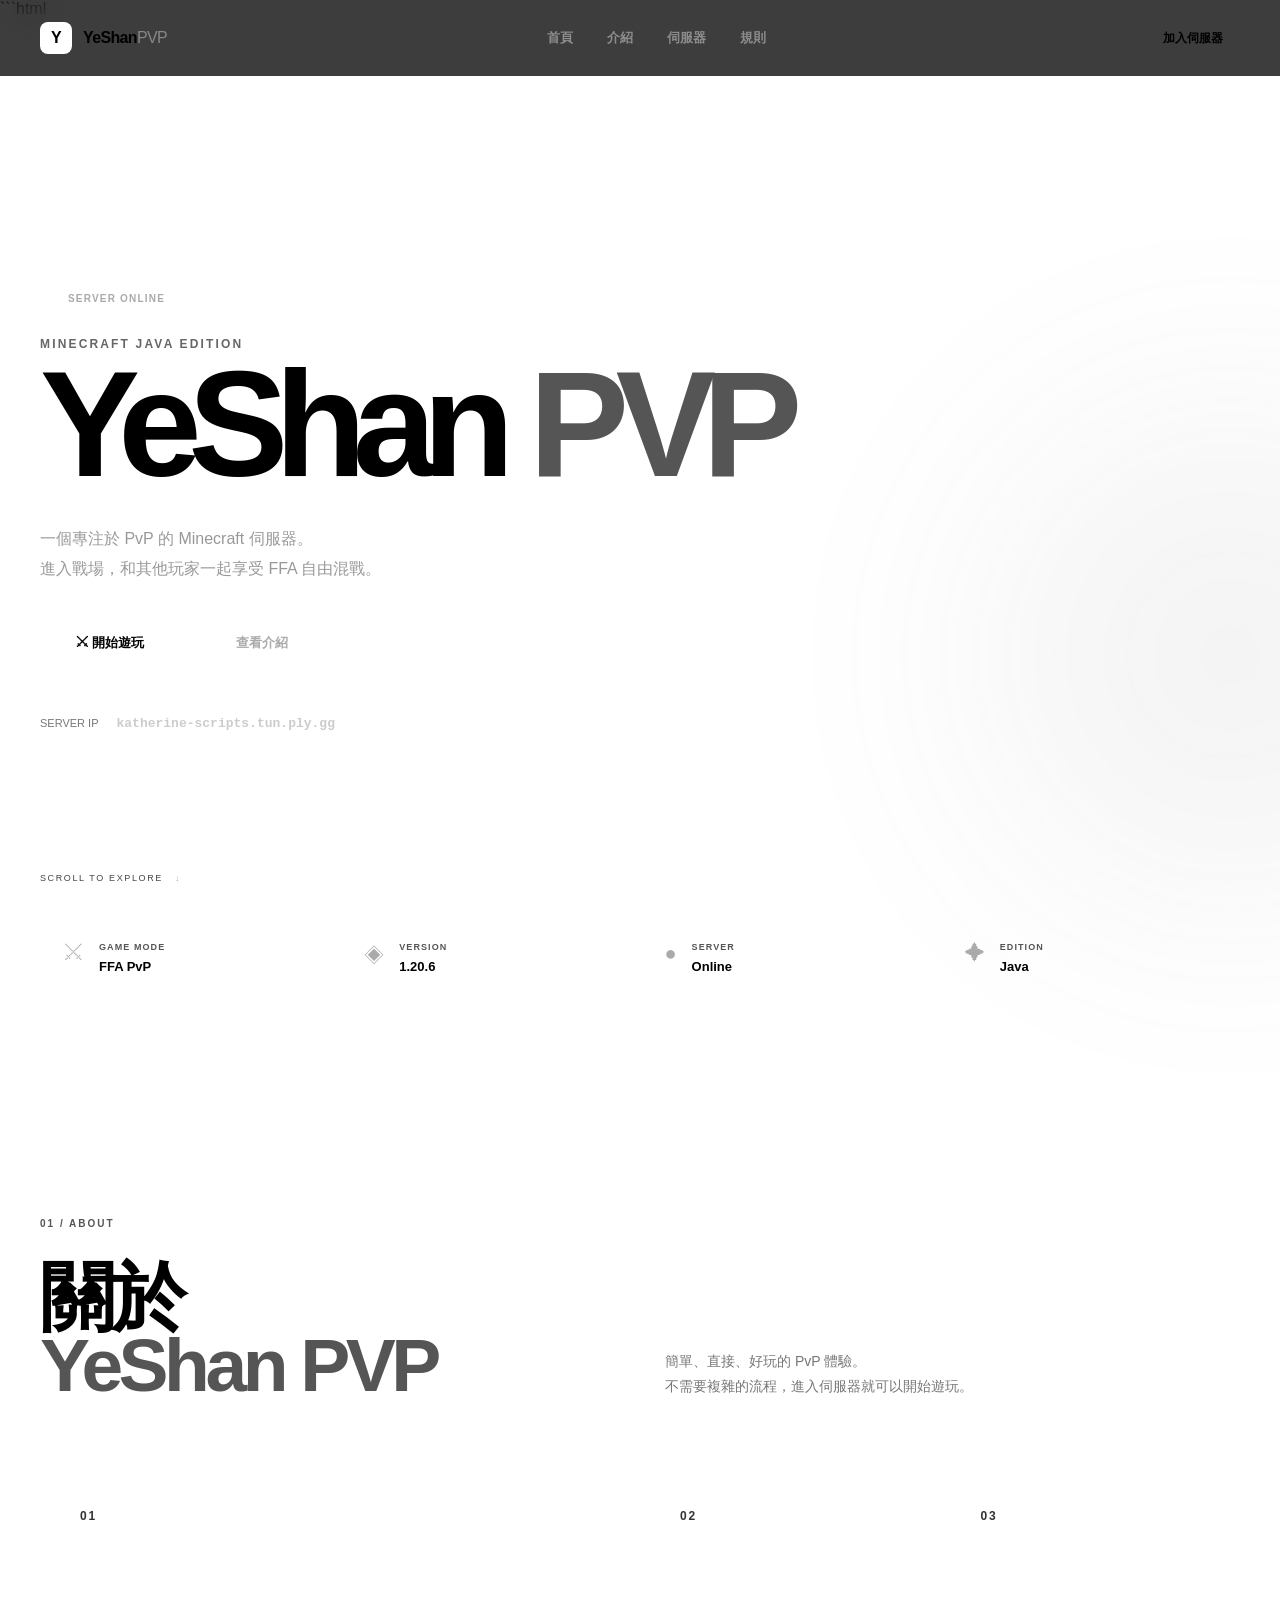
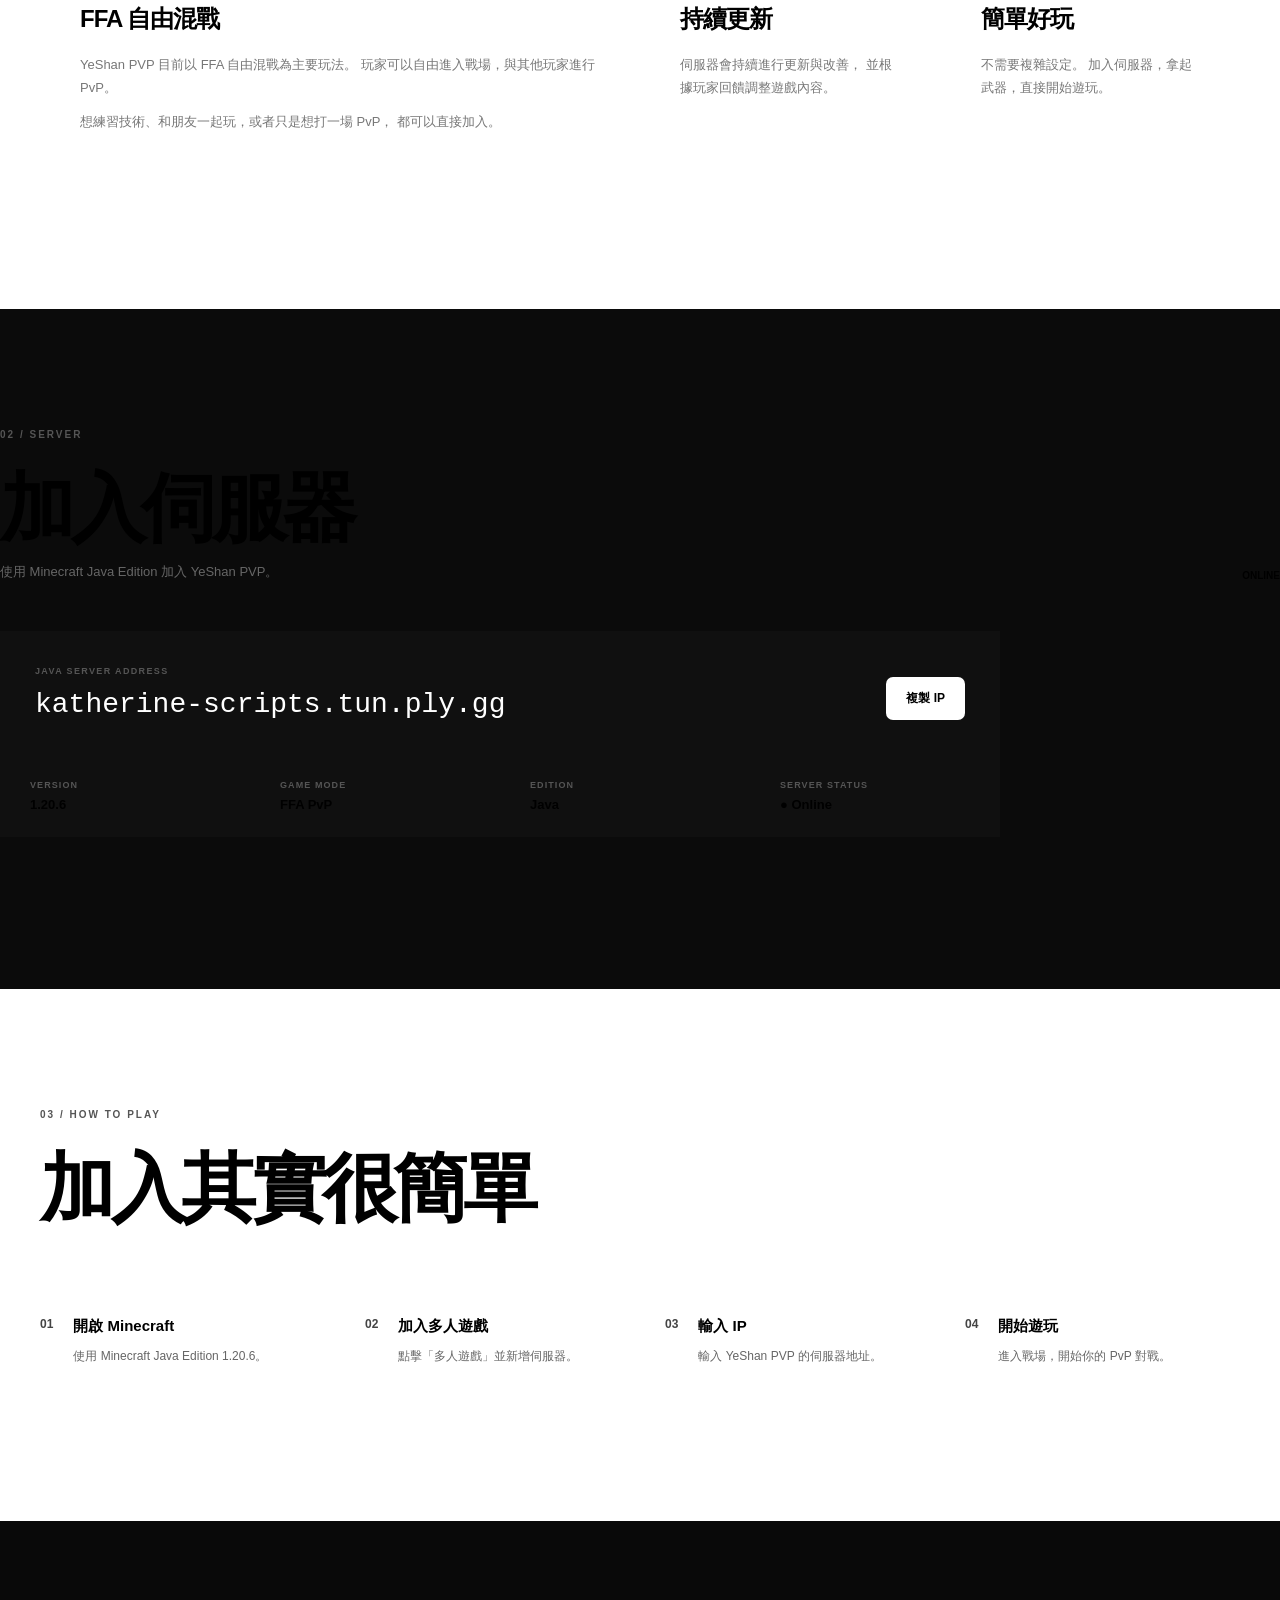
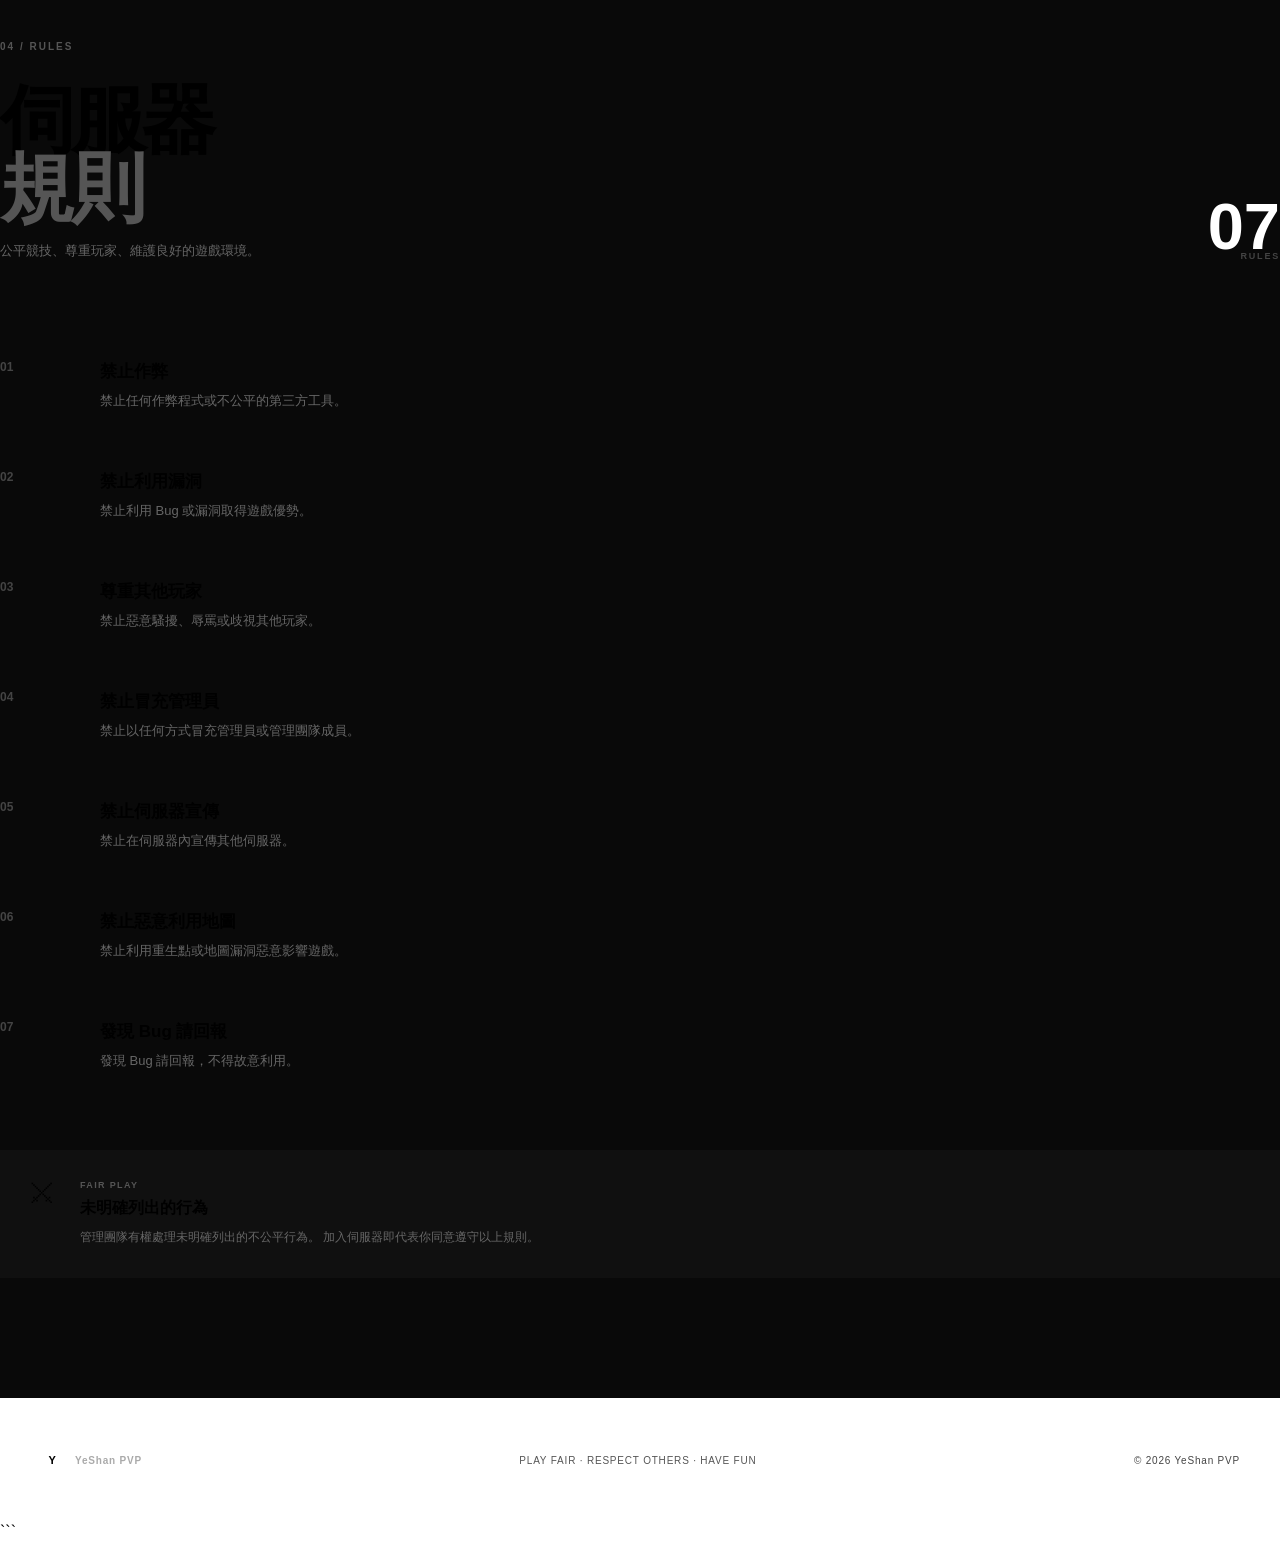
==== index.html @ e38fb119 "Add files via upload" ====
```html
<!DOCTYPE html>
<html lang="zh-TW">
<head>
    <meta charset="UTF-8">
    <meta name="viewport" content="width=device-width, initial-scale=1.0">

    <title>YeShan PVP｜Minecraft PvP Server</title>

    <meta name="description"
          content="YeShan PVP｜Minecraft PvP 伺服器，提供 FFA 自由混戰與持續更新的遊戲體驗。">

    <link rel="stylesheet" href="style.css">
</head>

<body>

<!-- 背景 -->
<div class="background-grid"></div>
<div class="background-glow glow-one"></div>
<div class="background-glow glow-two"></div>

<!-- 導覽列 -->
<header class="navbar">

    <div class="nav-logo">
        <span class="logo-mark">Y</span>
        <span>YeShan<span class="logo-light">PVP</span></span>
    </div>

    <nav>
        <a href="#home">首頁</a>
        <a href="#about">介紹</a>
        <a href="#server">伺服器</a>
        <a href="#rules">規則</a>
    </nav>

    <a class="nav-button" href="#server">
        加入伺服器
    </a>

</header>


<!-- ========================= -->
<!-- HERO -->
<!-- ========================= -->

<section id="home" class="hero">

    <div class="hero-content">

        <div class="status-pill">
            <span class="status-dot"></span>
            SERVER ONLINE
        </div>

        <div class="hero-small">
            MINECRAFT JAVA EDITION
        </div>

        <h1>
            YeShan
            <span>PVP</span>
        </h1>

        <p class="hero-description">
            一個專注於 PvP 的 Minecraft 伺服器。
            <br>
            進入戰場，和其他玩家一起享受 FFA 自由混戰。
        </p>

        <div class="hero-buttons">

            <a href="#server" class="button button-primary">
                ⚔ 開始遊玩
            </a>

            <a href="#about" class="button button-secondary">
                查看介紹
            </a>

        </div>

        <div class="hero-ip">
            <span>SERVER IP</span>
            <strong>katherine-scripts.tun.ply.gg</strong>
        </div>

    </div>

    <div class="scroll-hint">
        SCROLL TO EXPLORE
        <span>↓</span>
    </div>

</section>


<!-- ========================= -->
<!-- QUICK INFO -->
<!-- ========================= -->

<section class="quick-info">

    <div class="info-card">
        <div class="info-icon">⚔</div>
        <div>
            <small>GAME MODE</small>
            <strong>FFA PvP</strong>
        </div>
    </div>

    <div class="info-card">
        <div class="info-icon">◈</div>
        <div>
            <small>VERSION</small>
            <strong>1.20.6</strong>
        </div>
    </div>

    <div class="info-card">
        <div class="info-icon">●</div>
        <div>
            <small>SERVER</small>
            <strong>Online</strong>
        </div>
    </div>

    <div class="info-card">
        <div class="info-icon">✦</div>
        <div>
            <small>EDITION</small>
            <strong>Java</strong>
        </div>
    </div>

</section>


<!-- ========================= -->
<!-- ABOUT -->
<!-- ========================= -->

<section id="about" class="section">

    <div class="section-label">
        01 / ABOUT
    </div>

    <div class="section-title-row">

        <h2>
            關於<br>
            <span>YeShan PVP</span>
        </h2>

        <p>
            簡單、直接、好玩的 PvP 體驗。
            <br>
            不需要複雜的流程，進入伺服器就可以開始遊玩。
        </p>

    </div>


    <div class="about-grid">

        <div class="about-main">

            <div class="big-number">01</div>

            <h3>FFA 自由混戰</h3>

            <p>
                YeShan PVP 目前以 FFA 自由混戰為主要玩法。
                玩家可以自由進入戰場，與其他玩家進行 PvP。
            </p>

            <p>
                想練習技術、和朋友一起玩，或者只是想打一場 PvP，
                都可以直接加入。
            </p>

        </div>


        <div class="about-card">

            <span class="card-number">02</span>

            <h3>持續更新</h3>

            <p>
                伺服器會持續進行更新與改善，
                並根據玩家回饋調整遊戲內容。
            </p>

        </div>


        <div class="about-card">

            <span class="card-number">03</span>

            <h3>簡單好玩</h3>

            <p>
                不需要複雜設定。
                加入伺服器，拿起武器，直接開始遊玩。
            </p>

        </div>

    </div>

</section>


<!-- ========================= -->
<!-- SERVER -->
<!-- ========================= -->

<section id="server" class="server-section">

    <div class="section-label">
        02 / SERVER
    </div>

    <div class="server-header">

        <div>
            <h2>加入伺服器</h2>

            <p>
                使用 Minecraft Java Edition 加入 YeShan PVP。
            </p>
        </div>

        <div class="online-badge">
            <span></span>
            ONLINE
        </div>

    </div>


    <div class="server-box">

        <div class="server-box-top">

            <div>
                <small>JAVA SERVER ADDRESS</small>

                <div class="server-address">
                    katherine-scripts.tun.ply.gg
                </div>
            </div>

            <button id="copyIP" class="copy-button">
                複製 IP
            </button>

        </div>


        <div class="server-details">

            <div>
                <small>VERSION</small>
                <strong>1.20.6</strong>
            </div>

            <div>
                <small>GAME MODE</small>
                <strong>FFA PvP</strong>
            </div>

            <div>
                <small>EDITION</small>
                <strong>Java</strong>
            </div>

            <div>
                <small>SERVER STATUS</small>
                <strong class="online-text">
                    ● Online
                </strong>
            </div>

        </div>

    </div>


    <div id="copyMessage" class="copy-message">
        IP 已複製！
    </div>

</section>


<!-- ========================= -->
<!-- HOW TO JOIN -->
<!-- ========================= -->

<section class="section join-section">

    <div class="section-label">
        03 / HOW TO PLAY
    </div>

    <h2>加入其實很簡單</h2>


    <div class="steps">

        <div class="step">

            <span>01</span>

            <div>
                <h3>開啟 Minecraft</h3>
                <p>
                    使用 Minecraft Java Edition 1.20.6。
                </p>
            </div>

        </div>


        <div class="step">

            <span>02</span>

            <div>
                <h3>加入多人遊戲</h3>
                <p>
                    點擊「多人遊戲」並新增伺服器。
                </p>
            </div>

        </div>


        <div class="step">

            <span>03</span>

            <div>
                <h3>輸入 IP</h3>
                <p>
                    輸入 YeShan PVP 的伺服器地址。
                </p>
            </div>

        </div>


        <div class="step">

            <span>04</span>

            <div>
                <h3>開始遊玩</h3>
                <p>
                    進入戰場，開始你的 PvP 對戰。
                </p>
            </div>

        </div>

    </div>

</section>


<!-- ========================= -->
<!-- RULES -->
<!-- ========================= -->

<section id="rules" class="rules-section">

    <div class="section-label">
        04 / RULES
    </div>

    <div class="rules-header">

        <div>

            <h2>
                伺服器<br>
                <span>規則</span>
            </h2>

            <p>
                公平競技、尊重玩家、維護良好的遊戲環境。
            </p>

        </div>

        <div class="rules-count">
            07<br>
            <span>RULES</span>
        </div>

    </div>


    <div class="rules-list">


        <article class="rule">

            <div class="rule-number">01</div>

            <div>
                <h3>禁止作弊</h3>
                <p>
                    禁止任何作弊程式或不公平的第三方工具。
                </p>
            </div>

        </article>


        <article class="rule">

            <div class="rule-number">02</div>

            <div>
                <h3>禁止利用漏洞</h3>
                <p>
                    禁止利用 Bug 或漏洞取得遊戲優勢。
                </p>
            </div>

        </article>


        <article class="rule">

            <div class="rule-number">03</div>

            <div>
                <h3>尊重其他玩家</h3>
                <p>
                    禁止惡意騷擾、辱罵或歧視其他玩家。
                </p>
            </div>

        </article>


        <article class="rule">

            <div class="rule-number">04</div>

            <div>
                <h3>禁止冒充管理員</h3>
                <p>
                    禁止以任何方式冒充管理員或管理團隊成員。
                </p>
            </div>

        </article>


        <article class="rule">

            <div class="rule-number">05</div>

            <div>
                <h3>禁止伺服器宣傳</h3>
                <p>
                    禁止在伺服器內宣傳其他伺服器。
                </p>
            </div>

        </article>


        <article class="rule">

            <div class="rule-number">06</div>

            <div>
                <h3>禁止惡意利用地圖</h3>
                <p>
                    禁止利用重生點或地圖漏洞惡意影響遊戲。
                </p>
            </div>

        </article>


        <article class="rule">

            <div class="rule-number">07</div>

            <div>
                <h3>發現 Bug 請回報</h3>
                <p>
                    發現 Bug 請回報，不得故意利用。
                </p>
            </div>

        </article>

    </div>


    <div class="fair-play">

        <div class="fair-icon">⚔</div>

        <div>
            <small>FAIR PLAY</small>

            <h3>未明確列出的行為</h3>

            <p>
                管理團隊有權處理未明確列出的不公平行為。
                加入伺服器即代表你同意遵守以上規則。
            </p>
        </div>

    </div>

</section>


<!-- ========================= -->
<!-- FOOTER -->
<!-- ========================= -->

<footer>

    <div class="footer-logo">
        <span class="logo-mark">Y</span>
        YeShan PVP
    </div>

    <p>
        PLAY FAIR · RESPECT OTHERS · HAVE FUN
    </p>

    <span>
        © 2026 YeShan PVP
    </span>

</footer>


<script src="script.js"></script>

</body>
</html>
```
---- style.css ----
```css
@import url('https://fonts.googleapis.com/css2?family=Inter:wght@400;500;600;700;800;900&display=swap');

:root {
    --bg: #070707;
    --bg2: #0d0d0d;
    --card: #111111;
    --card-hover: #161616;

    --text: #f5f5f5;
    --muted: #929292;
    --line: rgba(255,255,255,0.09);

    --accent: #ffffff;
    --green: #5cff8d;

    --max-width: 1180px;
}

* {
    margin: 0;
    padding: 0;
    box-sizing: border-box;
}

html {
    scroll-behavior: smooth;
}

body {
    background: var(--bg);
    color: var(--text);
    font-family: "Inter", "Noto Sans TC", sans-serif;
    overflow-x: hidden;
}

a {
    color: inherit;
    text-decoration: none;
}

button {
    font-family: inherit;
}


/* =========================
   BACKGROUND
========================= */

.background-grid {
    position: fixed;
    inset: 0;

    background-image:
        linear-gradient(rgba(255,255,255,.025) 1px, transparent 1px),
        linear-gradient(90deg, rgba(255,255,255,.025) 1px, transparent 1px);

    background-size: 60px 60px;

    mask-image: linear-gradient(
        to bottom,
        black,
        transparent 80%
    );

    pointer-events: none;
    z-index: -3;
}

.background-glow {
    position: fixed;
    width: 500px;
    height: 500px;

    border-radius: 50%;

    filter: blur(120px);

    opacity: .08;

    pointer-events: none;

    z-index: -2;
}

.glow-one {
    top: -200px;
    left: -150px;
    background: white;
}

.glow-two {
    right: -200px;
    top: 45%;
    background: #777;
}


/* =========================
   NAVBAR
========================= */

.navbar {
    position: fixed;

    top: 0;
    left: 0;
    right: 0;

    height: 76px;

    display: flex;
    align-items: center;
    justify-content: space-between;

    padding: 0 40px;

    border-bottom: 1px solid var(--line);

    background: rgba(7,7,7,.78);

    backdrop-filter: blur(20px);

    z-index: 100;
}

.nav-logo {
    display: flex;
    align-items: center;
    gap: 11px;

    font-weight: 800;
    letter-spacing: -.04em;
}

.logo-mark {
    display: grid;
    place-items: center;

    width: 32px;
    height: 32px;

    background: white;
    color: black;

    font-weight: 900;

    border-radius: 8px;
}

.logo-light {
    font-weight: 400;
    color: #888;
}

.navbar nav {
    display: flex;
    gap: 34px;
}

.navbar nav a {
    color: #8d8d8d;

    font-size: 13px;
    font-weight: 600;

    transition: .25s;
}

.navbar nav a:hover {
    color: white;
}

.nav-button {
    padding: 10px 17px;

    border: 1px solid var(--line);
    border-radius: 8px;

    font-size: 12px;
    font-weight: 700;

    transition: .25s;
}

.nav-button:hover {
    background: white;
    color: black;
}


/* =========================
   HERO
========================= */

.hero {
    min-height: 100vh;

    max-width: var(--max-width);

    margin: auto;

    padding:
        190px 40px
        110px;

    display: flex;
    align-items: center;

    position: relative;
}

.hero-content {
    max-width: 800px;
}

.status-pill {
    display: inline-flex;
    align-items: center;
    gap: 9px;

    padding: 8px 12px;

    border: 1px solid var(--line);
    border-radius: 100px;

    color: #aaa;

    font-size: 10px;
    font-weight: 700;
    letter-spacing: .12em;

    margin-bottom: 25px;
}

.status-dot {
    width: 7px;
    height: 7px;

    background: var(--green);

    border-radius: 50%;

    box-shadow: 0 0 12px var(--green);
}

.hero-small {
    color: #666;

    font-size: 12px;
    font-weight: 700;

    letter-spacing: .18em;

    margin-bottom: 10px;
}

.hero h1 {
    font-size: clamp(70px, 12vw, 150px);

    line-height: .85;

    letter-spacing: -.09em;

    font-weight: 900;
}

.hero h1 span {
    color: #555;
}

.hero-description {
    color: #999;

    font-size: 16px;
    line-height: 1.9;

    margin-top: 35px;
}

.hero-buttons {
    display: flex;
    gap: 12px;

    margin-top: 35px;
}

.button {
    display: inline-flex;

    align-items: center;
    justify-content: center;

    min-width: 140px;

    padding: 14px 20px;

    border-radius: 8px;

    font-size: 13px;
    font-weight: 700;

    transition: .25s;
}

.button-primary {
    background: white;
    color: black;
}

.button-primary:hover {
    transform: translateY(-3px);
    box-shadow: 0 12px 30px rgba(255,255,255,.12);
}

.button-secondary {
    border: 1px solid var(--line);
    color: #aaa;
}

.button-secondary:hover {
    background: #111;
    color: white;
}

.hero-ip {
    margin-top: 50px;

    display: flex;
    align-items: center;
    gap: 18px;

    color: #777;

    font-size: 11px;
}

.hero-ip strong {
    color: #ccc;

    font-family: monospace;
    font-size: 13px;
}

.scroll-hint {
    position: absolute;

    bottom: 35px;
    left: 40px;

    color: #444;

    font-size: 9px;
    letter-spacing: .18em;

    display: flex;
    gap: 12px;
}

.scroll-hint span {
    color: #aaa;
}


/* =========================
   QUICK INFO
========================= */

.quick-info {
    max-width: var(--max-width);

    margin: auto;

    padding: 0 40px 100px;

    display: grid;

    grid-template-columns: repeat(4, 1fr);

    gap: 1px;
}

.info-card {
    background: var(--card);

    border: 1px solid var(--line);

    padding: 24px;

    display: flex;
    gap: 15px;

    transition: .25s;
}

.info-card:hover {
    background: var(--card-hover);
    transform: translateY(-3px);
}

.info-icon {
    color: #aaa;

    font-size: 20px;
}

.info-card small,
.server-details small {
    display: block;

    color: #555;

    font-size: 9px;
    font-weight: 700;

    letter-spacing: .12em;

    margin-bottom: 7px;
}

.info-card strong {
    font-size: 13px;
}


/* =========================
   SECTION
========================= */

.section,
.server-section,
.rules-section {
    max-width: var(--max-width);

    margin: auto;

    padding: 120px 40px;
}

.section-label {
    color: #555;

    font-size: 10px;
    font-weight: 800;

    letter-spacing: .2em;

    margin-bottom: 35px;
}

.section-title-row {
    display: grid;

    grid-template-columns: 1fr 1fr;

    gap: 50px;

    align-items: end;

    margin-bottom: 70px;
}

.section h2,
.server-header h2,
.rules-header h2 {
    font-size: clamp(45px, 7vw, 75px);

    line-height: .9;

    letter-spacing: -.06em;
}

.section h2 span,
.rules-header h2 span {
    color: #555;
}

.section-title-row p {
    color: #777;

    font-size: 14px;
    line-height: 1.8;
}


/* =========================
   ABOUT
========================= */

.about-grid {
    display: grid;

    grid-template-columns: 2fr 1fr 1fr;

    gap: 1px;
}

.about-main,
.about-card {
    min-height: 320px;

    padding: 40px;

    border: 1px solid var(--line);

    background: var(--card);

    position: relative;

    transition: .3s;
}

.about-main:hover,
.about-card:hover {
    background: var(--card-hover);
}

.big-number,
.card-number {
    color: #333;

    font-size: 12px;
    font-weight: 800;

    letter-spacing: .15em;
}

.about-main h3,
.about-card h3 {
    margin-top: 80px;

    font-size: 24px;

    letter-spacing: -.04em;
}

.about-main p,
.about-card p {
    color: #777;

    font-size: 13px;
    line-height: 1.8;

    margin-top: 18px;
}

.about-main p + p {
    margin-top: 10px;
}


/* =========================
   SERVER
========================= */

.server-section {
    max-width: none;

    background: #0b0b0b;

    border-top: 1px solid var(--line);
    border-bottom: 1px solid var(--line);

    padding-left: max(40px, calc((100vw - var(--max-width)) / 2 + 40px));
    padding-right: max(40px, calc((100vw - var(--max-width)) / 2 + 40px));
}

.server-header {
    display: flex;

    justify-content: space-between;
    align-items: end;

    margin-bottom: 50px;
}

.server-header p {
    color: #666;

    font-size: 13px;

    margin-top: 20px;
}

.online-badge {
    display: flex;

    align-items: center;
    gap: 8px;

    color: var(--green);

    font-size: 10px;
    font-weight: 800;
}

.online-badge span {
    width: 7px;
    height: 7px;

    background: var(--green);

    border-radius: 50%;

    box-shadow: 0 0 10px var(--green);
}

.server-box {
    border: 1px solid var(--line);

    background: #101010;

    max-width: 1000px;
}

.server-box-top {
    padding: 35px;

    display: flex;

    justify-content: space-between;
    align-items: end;

    border-bottom: 1px solid var(--line);
}

.server-box-top small {
    color: #555;

    font-size: 9px;
    font-weight: 800;

    letter-spacing: .15em;
}

.server-address {
    font-family: monospace;

    font-size: clamp(18px, 3vw, 28px);

    margin-top: 13px;

    color: white;
}

.copy-button {
    background: white;
    color: black;

    border: 0;

    padding: 13px 20px;

    border-radius: 7px;

    cursor: pointer;

    font-weight: 800;
    font-size: 12px;

    transition: .2s;
}

.copy-button:hover {
    transform: translateY(-2px);
}

.server-details {
    display: grid;

    grid-template-columns: repeat(4, 1fr);
}

.server-details > div {
    padding: 25px 30px;

    border-right: 1px solid var(--line);
}

.server-details > div:last-child {
    border-right: 0;
}

.server-details strong {
    font-size: 13px;
}

.online-text {
    color: var(--green);
}

.copy-message {
    opacity: 0;

    margin-top: 15px;

    color: var(--green);

    font-size: 12px;

    transition: .25s;
}

.copy-message.show {
    opacity: 1;
}


/* =========================
   JOIN
========================= */

.join-section h2 {
    margin-bottom: 60px;
}

.steps {
    display: grid;

    grid-template-columns: repeat(4, 1fr);

    border-top: 1px solid var(--line);
}

.step {
    padding: 35px 25px 35px 0;

    border-right: 1px solid var(--line);

    display: flex;

    gap: 20px;
}

.step:not(:first-child) {
    padding-left: 25px;
}

.step:last-child {
    border-right: 0;
}

.step > span {
    color: #444;

    font-size: 12px;
    font-weight: 800;
}

.step h3 {
    font-size: 15px;
}

.step p {
    color: #666;

    font-size: 12px;
    line-height: 1.7;

    margin-top: 10px;
}


/* =========================
   RULES
========================= */

.rules-section {
    max-width: none;

    background: #090909;

    border-top: 1px solid var(--line);

    padding-left: max(40px, calc((100vw - var(--max-width)) / 2 + 40px));
    padding-right: max(40px, calc((100vw - var(--max-width)) / 2 + 40px));
}

.rules-header {
    max-width: var(--max-width);

    margin: auto auto 70px;

    display: flex;

    align-items: end;

    justify-content: space-between;
}

.rules-header p {
    color: #666;

    font-size: 13px;

    margin-top: 20px;
}

.rules-count {
    color: white;

    font-size: 65px;
    font-weight: 900;

    line-height: .8;

    text-align: right;
}

.rules-count span {
    color: #444;

    font-size: 9px;

    letter-spacing: .2em;
}

.rules-list {
    max-width: var(--max-width);

    margin: auto;
}

.rule {
    display: grid;

    grid-template-columns: 100px 1fr;

    padding: 30px 0;

    border-top: 1px solid var(--line);

    transition: .25s;
}

.rule:hover {
    padding-left: 15px;
}

.rule-number {
    color: #444;

    font-size: 12px;
    font-weight: 800;
}

.rule h3 {
    font-size: 17px;
}

.rule p {
    color: #666;

    font-size: 13px;

    margin-top: 9px;
}

.fair-play {
    max-width: var(--max-width);

    margin: 50px auto 0;

    padding: 30px;

    display: flex;

    gap: 25px;

    border: 1px solid var(--line);

    background: #101010;
}

.fair-icon {
    font-size: 25px;
}

.fair-play small {
    color: #555;

    font-size: 9px;
    font-weight: 800;

    letter-spacing: .15em;
}

.fair-play h3 {
    margin-top: 8px;

    font-size: 16px;
}

.fair-play p {
    color: #666;

    font-size: 12px;

    line-height: 1.7;

    margin-top: 8px;
}


/* =========================
   FOOTER
========================= */

footer {
    padding: 50px 40px;

    border-top: 1px solid var(--line);

    display: flex;

    align-items: center;

    justify-content: space-between;

    color: #444;

    font-size: 10px;

    letter-spacing: .08em;
}

.footer-logo {
    display: flex;

    align-items: center;

    gap: 10px;

    color: #aaa;

    font-weight: 800;
}

.footer-logo .logo-mark {
    width: 25px;
    height: 25px;

    font-size: 11px;

    border-radius: 6px;
}

footer p {
    color: #555;
}


/* =========================
   ANIMATION
========================= */

@keyframes fadeUp {
    from {
        opacity: 0;
        transform: translateY(25px);
    }

    to {
        opacity: 1;
        transform: translateY(0);
    }
}

.hero-content > * {
    animation: fadeUp .8s ease both;
}

.hero-content .hero-small {
    animation-delay: .08s;
}

.hero-content h1 {
    animation-delay: .16s;
}

.hero-description {
    animation-delay: .24s;
}

.hero-buttons {
    animation-delay: .32s;
}

.hero-ip {
    animation-delay: .4s;
}


/* =========================
   MOBILE
========================= */

@media (max-width: 800px) {

    .navbar {
        padding: 0 20px;
    }

    .navbar nav {
        display: none;
    }

    .nav-button {
        padding: 9px 12px;
    }

    .hero {
        padding:
            150px 22px
            90px;
    }

    .hero h1 {
        font-size: 72px;
    }

    .hero-description {
        font-size: 14px;
    }

    .hero-ip {
        flex-direction: column;
        align-items: flex-start;

        gap: 7px;
    }

    .quick-info {
        padding: 0 22px 70px;

        grid-template-columns: 1fr 1fr;
    }

    .section,
    .server-section,
    .rules-section {
        padding: 80px 22px;
    }

    .section-title-row {
        grid-template-columns: 1fr;

        gap: 25px;
    }

    .about-grid {
        grid-template-columns: 1fr;
    }

    .about-main,
    .about-card {
        min-height: auto;

        padding: 30px;
    }

    .about-main h3,
    .about-card h3 {
        margin-top: 50px;
    }

    .server-header {
        align-items: flex-start;

        flex-direction: column;

        gap: 25px;
    }

    .server-box-top {
        flex-direction: column;

        align-items: flex-start;

        gap: 25px;
    }

    .server-details {
        grid-template-columns: 1fr 1fr;
    }

    .server-details > div {
        border-bottom: 1px solid var(--line);
    }

    .steps {
        grid-template-columns: 1fr;
    }

    .step,
    .step:not(:first-child) {
        padding: 25px 0;

        border-right: 0;

        border-bottom: 1px solid var(--line);
    }

    .rules-header {
        align-items: flex-start;

        gap: 30px;
    }

    .rules-count {
        font-size: 45px;
    }

    .rule {
        grid-template-columns: 55px 1fr;
    }

    footer {
        flex-direction: column;

        gap: 20px;

        text-align: center;
    }
}
```
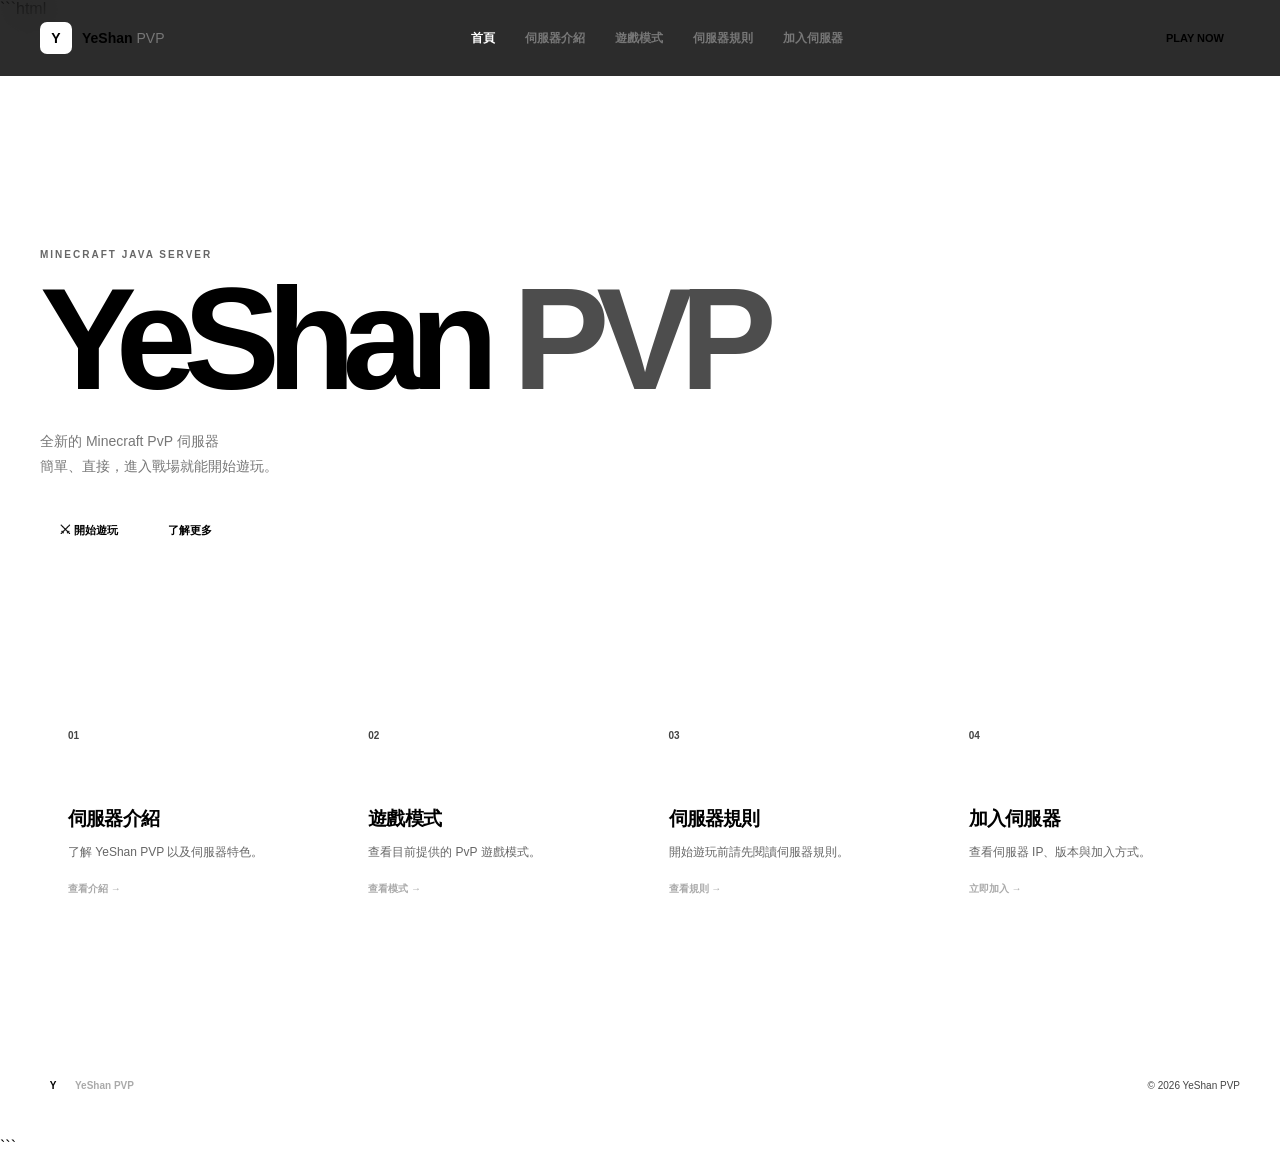
==== commit f365135a: "Add files via upload" ====
--- a/index.html
+++ b/index.html
@@ -1,550 +1,153 @@
 ```html
 <!DOCTYPE html>
 <html lang="zh-TW">
+
 <head>
     <meta charset="UTF-8">
     <meta name="viewport" content="width=device-width, initial-scale=1.0">
 
-    <title>YeShan PVP｜Minecraft PvP Server</title>
+    <title>YeShan PVP</title>
 
     <meta name="description"
-          content="YeShan PVP｜Minecraft PvP 伺服器，提供 FFA 自由混戰與持續更新的遊戲體驗。">
+          content="YeShan PVP Minecraft PvP Server">
 
     <link rel="stylesheet" href="style.css">
 </head>
 
 <body>
 
-<!-- 背景 -->
-<div class="background-grid"></div>
-<div class="background-glow glow-one"></div>
-<div class="background-glow glow-two"></div>
-
-<!-- 導覽列 -->
 <header class="navbar">
 
-    <div class="nav-logo">
-        <span class="logo-mark">Y</span>
-        <span>YeShan<span class="logo-light">PVP</span></span>
-    </div>
+    <a href="index.html" class="logo">
+        <span class="logo-box">Y</span>
+        <span>YeShan <b>PVP</b></span>
+    </a>
 
     <nav>
-        <a href="#home">首頁</a>
-        <a href="#about">介紹</a>
-        <a href="#server">伺服器</a>
-        <a href="#rules">規則</a>
+        <a href="index.html" class="active">首頁</a>
+        <a href="about.html">伺服器介紹</a>
+        <a href="games.html">遊戲模式</a>
+        <a href="rules.html">伺服器規則</a>
+        <a href="join.html">加入伺服器</a>
     </nav>
 
-    <a class="nav-button" href="#server">
-        加入伺服器
+    <a href="join.html" class="nav-button">
+        PLAY NOW
     </a>
 
 </header>
 
 
-<!-- ========================= -->
-<!-- HERO -->
-<!-- ========================= -->
+<main>
 
-<section id="home" class="hero">
+    <section class="home-hero">
 
-    <div class="hero-content">
+        <div class="hero-content">
 
-        <div class="status-pill">
-            <span class="status-dot"></span>
-            SERVER ONLINE
-        </div>
+            <div class="hero-tag">
+                MINECRAFT JAVA SERVER
+            </div>
 
-        <div class="hero-small">
-            MINECRAFT JAVA EDITION
-        </div>
-
-        <h1>
-            YeShan
-            <span>PVP</span>
-        </h1>
-
-        <p class="hero-description">
-            一個專注於 PvP 的 Minecraft 伺服器。
-            <br>
-            進入戰場，和其他玩家一起享受 FFA 自由混戰。
-        </p>
-
-        <div class="hero-buttons">
-
-            <a href="#server" class="button button-primary">
-                ⚔ 開始遊玩
-            </a>
-
-            <a href="#about" class="button button-secondary">
-                查看介紹
-            </a>
-
-        </div>
-
-        <div class="hero-ip">
-            <span>SERVER IP</span>
-            <strong>katherine-scripts.tun.ply.gg</strong>
-        </div>
-
-    </div>
-
-    <div class="scroll-hint">
-        SCROLL TO EXPLORE
-        <span>↓</span>
-    </div>
-
-</section>
-
-
-<!-- ========================= -->
-<!-- QUICK INFO -->
-<!-- ========================= -->
-
-<section class="quick-info">
-
-    <div class="info-card">
-        <div class="info-icon">⚔</div>
-        <div>
-            <small>GAME MODE</small>
-            <strong>FFA PvP</strong>
-        </div>
-    </div>
-
-    <div class="info-card">
-        <div class="info-icon">◈</div>
-        <div>
-            <small>VERSION</small>
-            <strong>1.20.6</strong>
-        </div>
-    </div>
-
-    <div class="info-card">
-        <div class="info-icon">●</div>
-        <div>
-            <small>SERVER</small>
-            <strong>Online</strong>
-        </div>
-    </div>
-
-    <div class="info-card">
-        <div class="info-icon">✦</div>
-        <div>
-            <small>EDITION</small>
-            <strong>Java</strong>
-        </div>
-    </div>
-
-</section>
-
-
-<!-- ========================= -->
-<!-- ABOUT -->
-<!-- ========================= -->
-
-<section id="about" class="section">
-
-    <div class="section-label">
-        01 / ABOUT
-    </div>
-
-    <div class="section-title-row">
-
-        <h2>
-            關於<br>
-            <span>YeShan PVP</span>
-        </h2>
-
-        <p>
-            簡單、直接、好玩的 PvP 體驗。
-            <br>
-            不需要複雜的流程，進入伺服器就可以開始遊玩。
-        </p>
-
-    </div>
-
-
-    <div class="about-grid">
-
-        <div class="about-main">
-
-            <div class="big-number">01</div>
-
-            <h3>FFA 自由混戰</h3>
+            <h1>
+                YeShan
+                <span>PVP</span>
+            </h1>
 
             <p>
-                YeShan PVP 目前以 FFA 自由混戰為主要玩法。
-                玩家可以自由進入戰場，與其他玩家進行 PvP。
+                全新的 Minecraft PvP 伺服器
+                <br>
+                簡單、直接，進入戰場就能開始遊玩。
             </p>
 
-            <p>
-                想練習技術、和朋友一起玩，或者只是想打一場 PvP，
-                都可以直接加入。
-            </p>
+            <div class="hero-buttons">
 
-        </div>
+                <a href="join.html" class="button primary">
+                    ⚔ 開始遊玩
+                </a>
 
+                <a href="about.html" class="button">
+                    了解更多
+                </a>
 
-        <div class="about-card">
-
-            <span class="card-number">02</span>
-
-            <h3>持續更新</h3>
-
-            <p>
-                伺服器會持續進行更新與改善，
-                並根據玩家回饋調整遊戲內容。
-            </p>
-
-        </div>
-
-
-        <div class="about-card">
-
-            <span class="card-number">03</span>
-
-            <h3>簡單好玩</h3>
-
-            <p>
-                不需要複雜設定。
-                加入伺服器，拿起武器，直接開始遊玩。
-            </p>
-
-        </div>
-
-    </div>
-
-</section>
-
-
-<!-- ========================= -->
-<!-- SERVER -->
-<!-- ========================= -->
-
-<section id="server" class="server-section">
-
-    <div class="section-label">
-        02 / SERVER
-    </div>
-
-    <div class="server-header">
-
-        <div>
-            <h2>加入伺服器</h2>
-
-            <p>
-                使用 Minecraft Java Edition 加入 YeShan PVP。
-            </p>
-        </div>
-
-        <div class="online-badge">
-            <span></span>
-            ONLINE
-        </div>
-
-    </div>
-
-
-    <div class="server-box">
-
-        <div class="server-box-top">
-
-            <div>
-                <small>JAVA SERVER ADDRESS</small>
-
-                <div class="server-address">
-                    katherine-scripts.tun.ply.gg
-                </div>
-            </div>
-
-            <button id="copyIP" class="copy-button">
-                複製 IP
-            </button>
-
-        </div>
-
-
-        <div class="server-details">
-
-            <div>
-                <small>VERSION</small>
-                <strong>1.20.6</strong>
-            </div>
-
-            <div>
-                <small>GAME MODE</small>
-                <strong>FFA PvP</strong>
-            </div>
-
-            <div>
-                <small>EDITION</small>
-                <strong>Java</strong>
-            </div>
-
-            <div>
-                <small>SERVER STATUS</small>
-                <strong class="online-text">
-                    ● Online
-                </strong>
             </div>
 
         </div>
 
-    </div>
+    </section>
 
 
-    <div id="copyMessage" class="copy-message">
-        IP 已複製！
-    </div>
+    <section class="home-links">
 
-</section>
-
-
-<!-- ========================= -->
-<!-- HOW TO JOIN -->
-<!-- ========================= -->
-
-<section class="section join-section">
-
-    <div class="section-label">
-        03 / HOW TO PLAY
-    </div>
-
-    <h2>加入其實很簡單</h2>
-
-
-    <div class="steps">
-
-        <div class="step">
+        <a href="about.html" class="home-card">
 
             <span>01</span>
 
-            <div>
-                <h3>開啟 Minecraft</h3>
-                <p>
-                    使用 Minecraft Java Edition 1.20.6。
-                </p>
-            </div>
+            <h2>伺服器介紹</h2>
 
-        </div>
+            <p>
+                了解 YeShan PVP 以及伺服器特色。
+            </p>
+
+            <strong>查看介紹 →</strong>
+
+        </a>
 
 
-        <div class="step">
+        <a href="games.html" class="home-card">
 
             <span>02</span>
 
-            <div>
-                <h3>加入多人遊戲</h3>
-                <p>
-                    點擊「多人遊戲」並新增伺服器。
-                </p>
-            </div>
+            <h2>遊戲模式</h2>
 
-        </div>
+            <p>
+                查看目前提供的 PvP 遊戲模式。
+            </p>
+
+            <strong>查看模式 →</strong>
+
+        </a>
 
 
-        <div class="step">
+        <a href="rules.html" class="home-card">
 
             <span>03</span>
 
-            <div>
-                <h3>輸入 IP</h3>
-                <p>
-                    輸入 YeShan PVP 的伺服器地址。
-                </p>
-            </div>
+            <h2>伺服器規則</h2>
 
-        </div>
+            <p>
+                開始遊玩前請先閱讀伺服器規則。
+            </p>
+
+            <strong>查看規則 →</strong>
+
+        </a>
 
 
-        <div class="step">
+        <a href="join.html" class="home-card">
 
             <span>04</span>
 
-            <div>
-                <h3>開始遊玩</h3>
-                <p>
-                    進入戰場，開始你的 PvP 對戰。
-                </p>
-            </div>
-
-        </div>
-
-    </div>
-
-</section>
-
-
-<!-- ========================= -->
-<!-- RULES -->
-<!-- ========================= -->
-
-<section id="rules" class="rules-section">
-
-    <div class="section-label">
-        04 / RULES
-    </div>
-
-    <div class="rules-header">
-
-        <div>
-
-            <h2>
-                伺服器<br>
-                <span>規則</span>
-            </h2>
+            <h2>加入伺服器</h2>
 
             <p>
-                公平競技、尊重玩家、維護良好的遊戲環境。
+                查看伺服器 IP、版本與加入方式。
             </p>
 
-        </div>
+            <strong>立即加入 →</strong>
 
-        <div class="rules-count">
-            07<br>
-            <span>RULES</span>
-        </div>
+        </a>
 
-    </div>
+    </section>
 
+</main>
 
-    <div class="rules-list">
-
-
-        <article class="rule">
-
-            <div class="rule-number">01</div>
-
-            <div>
-                <h3>禁止作弊</h3>
-                <p>
-                    禁止任何作弊程式或不公平的第三方工具。
-                </p>
-            </div>
-
-        </article>
-
-
-        <article class="rule">
-
-            <div class="rule-number">02</div>
-
-            <div>
-                <h3>禁止利用漏洞</h3>
-                <p>
-                    禁止利用 Bug 或漏洞取得遊戲優勢。
-                </p>
-            </div>
-
-        </article>
-
-
-        <article class="rule">
-
-            <div class="rule-number">03</div>
-
-            <div>
-                <h3>尊重其他玩家</h3>
-                <p>
-                    禁止惡意騷擾、辱罵或歧視其他玩家。
-                </p>
-            </div>
-
-        </article>
-
-
-        <article class="rule">
-
-            <div class="rule-number">04</div>
-
-            <div>
-                <h3>禁止冒充管理員</h3>
-                <p>
-                    禁止以任何方式冒充管理員或管理團隊成員。
-                </p>
-            </div>
-
-        </article>
-
-
-        <article class="rule">
-
-            <div class="rule-number">05</div>
-
-            <div>
-                <h3>禁止伺服器宣傳</h3>
-                <p>
-                    禁止在伺服器內宣傳其他伺服器。
-                </p>
-            </div>
-
-        </article>
-
-
-        <article class="rule">
-
-            <div class="rule-number">06</div>
-
-            <div>
-                <h3>禁止惡意利用地圖</h3>
-                <p>
-                    禁止利用重生點或地圖漏洞惡意影響遊戲。
-                </p>
-            </div>
-
-        </article>
-
-
-        <article class="rule">
-
-            <div class="rule-number">07</div>
-
-            <div>
-                <h3>發現 Bug 請回報</h3>
-                <p>
-                    發現 Bug 請回報，不得故意利用。
-                </p>
-            </div>
-
-        </article>
-
-    </div>
-
-
-    <div class="fair-play">
-
-        <div class="fair-icon">⚔</div>
-
-        <div>
-            <small>FAIR PLAY</small>
-
-            <h3>未明確列出的行為</h3>
-
-            <p>
-                管理團隊有權處理未明確列出的不公平行為。
-                加入伺服器即代表你同意遵守以上規則。
-            </p>
-        </div>
-
-    </div>
-
-</section>
-
-
-<!-- ========================= -->
-<!-- FOOTER -->
-<!-- ========================= -->
 
 <footer>
 
     <div class="footer-logo">
-        <span class="logo-mark">Y</span>
+        <span class="logo-box">Y</span>
         YeShan PVP
     </div>
-
-    <p>
-        PLAY FAIR · RESPECT OTHERS · HAVE FUN
-    </p>
 
     <span>
         © 2026 YeShan PVP
--- a/style.css
+++ b/style.css
@@ -2,19 +2,18 @@
 @import url('https://fonts.googleapis.com/css2?family=Inter:wght@400;500;600;700;800;900&display=swap');
 
 :root {
-    --bg: #070707;
-    --bg2: #0d0d0d;
-    --card: #111111;
-    --card-hover: #161616;
-
-    --text: #f5f5f5;
-    --muted: #929292;
-    --line: rgba(255,255,255,0.09);
-
-    --accent: #ffffff;
+    --bg: #080808;
+    --bg2: #0e0e0e;
+    --card: #111;
+    --line: rgba(255,255,255,.09);
+
+    --text: #f4f4f4;
+    --muted: #777;
+    --dark: #444;
+
     --green: #5cff8d;
 
-    --max-width: 1180px;
+    --max: 1180px;
 }
 
 * {
@@ -30,8 +29,38 @@
 body {
     background: var(--bg);
     color: var(--text);
-    font-family: "Inter", "Noto Sans TC", sans-serif;
+
+    font-family:
+        Inter,
+        "Noto Sans TC",
+        sans-serif;
+
     overflow-x: hidden;
+}
+
+body::before {
+    content: "";
+
+    position: fixed;
+
+    inset: 0;
+
+    background-image:
+        linear-gradient(
+            rgba(255,255,255,.025) 1px,
+            transparent 1px
+        ),
+        linear-gradient(
+            90deg,
+            rgba(255,255,255,.025) 1px,
+            transparent 1px
+        );
+
+    background-size: 60px 60px;
+
+    pointer-events: none;
+
+    z-index: -1;
 }
 
 a {
@@ -39,67 +68,8 @@
     text-decoration: none;
 }
 
-button {
-    font-family: inherit;
-}
-
-
-/* =========================
-   BACKGROUND
-========================= */
-
-.background-grid {
-    position: fixed;
-    inset: 0;
-
-    background-image:
-        linear-gradient(rgba(255,255,255,.025) 1px, transparent 1px),
-        linear-gradient(90deg, rgba(255,255,255,.025) 1px, transparent 1px);
-
-    background-size: 60px 60px;
-
-    mask-image: linear-gradient(
-        to bottom,
-        black,
-        transparent 80%
-    );
-
-    pointer-events: none;
-    z-index: -3;
-}
-
-.background-glow {
-    position: fixed;
-    width: 500px;
-    height: 500px;
-
-    border-radius: 50%;
-
-    filter: blur(120px);
-
-    opacity: .08;
-
-    pointer-events: none;
-
-    z-index: -2;
-}
-
-.glow-one {
-    top: -200px;
-    left: -150px;
-    background: white;
-}
-
-.glow-two {
-    right: -200px;
-    top: 45%;
-    background: #777;
-}
-
-
-/* =========================
-   NAVBAR
-========================= */
+
+/* NAVBAR */
 
 .navbar {
     position: fixed;
@@ -110,78 +80,80 @@
 
     height: 76px;
 
+    padding: 0 40px;
+
     display: flex;
     align-items: center;
     justify-content: space-between;
 
-    padding: 0 40px;
-
     border-bottom: 1px solid var(--line);
 
-    background: rgba(7,7,7,.78);
-
-    backdrop-filter: blur(20px);
+    background: rgba(8,8,8,.85);
+
+    backdrop-filter: blur(18px);
 
     z-index: 100;
 }
 
-.nav-logo {
+.logo {
     display: flex;
     align-items: center;
-    gap: 11px;
-
-    font-weight: 800;
-    letter-spacing: -.04em;
-}
-
-.logo-mark {
+    gap: 10px;
+
+    font-size: 14px;
+    font-weight: 800;
+}
+
+.logo b {
+    color: #777;
+    font-weight: 400;
+}
+
+.logo-box {
+    width: 32px;
+    height: 32px;
+
     display: grid;
     place-items: center;
 
-    width: 32px;
-    height: 32px;
-
     background: white;
     color: black;
 
+    border-radius: 7px;
+
     font-weight: 900;
-
-    border-radius: 8px;
-}
-
-.logo-light {
-    font-weight: 400;
-    color: #888;
 }
 
 .navbar nav {
     display: flex;
-    gap: 34px;
+    gap: 30px;
 }
 
 .navbar nav a {
-    color: #8d8d8d;
-
-    font-size: 13px;
+    color: #777;
+
+    font-size: 12px;
     font-weight: 600;
 
-    transition: .25s;
-}
-
-.navbar nav a:hover {
+    transition: .2s;
+}
+
+.navbar nav a:hover,
+.navbar nav a.active {
     color: white;
 }
 
 .nav-button {
-    padding: 10px 17px;
+    padding: 10px 16px;
 
     border: 1px solid var(--line);
-    border-radius: 8px;
-
-    font-size: 12px;
-    font-weight: 700;
-
-    transition: .25s;
+
+    border-radius: 7px;
+
+    font-size: 11px;
+    font-weight: 800;
+
+    transition: .2s;
 }
 
 .nav-button:hover {
@@ -190,20 +162,16 @@
 }
 
 
-/* =========================
-   HERO
-========================= */
-
-.hero {
-    min-height: 100vh;
-
-    max-width: var(--max-width);
+/* HOME */
+
+.home-hero {
+    min-height: 76vh;
+
+    max-width: var(--max);
 
     margin: auto;
 
-    padding:
-        190px 40px
-        110px;
+    padding: 180px 40px 100px;
 
     display: flex;
     align-items: center;
@@ -211,718 +179,642 @@
     position: relative;
 }
 
+.home-hero::after {
+    content: "PVP";
+
+    position: absolute;
+
+    right: -20px;
+    bottom: 0;
+
+    color: rgba(255,255,255,.025);
+
+    font-size: 240px;
+    font-weight: 900;
+
+    letter-spacing: -.1em;
+
+    pointer-events: none;
+}
+
 .hero-content {
-    max-width: 800px;
-}
-
-.status-pill {
-    display: inline-flex;
-    align-items: center;
-    gap: 9px;
-
-    padding: 8px 12px;
-
-    border: 1px solid var(--line);
-    border-radius: 100px;
-
-    color: #aaa;
+    position: relative;
+    z-index: 2;
+}
+
+.hero-tag {
+    color: #666;
 
     font-size: 10px;
-    font-weight: 700;
-    letter-spacing: .12em;
-
-    margin-bottom: 25px;
-}
-
-.status-dot {
-    width: 7px;
-    height: 7px;
-
-    background: var(--green);
-
-    border-radius: 50%;
-
-    box-shadow: 0 0 12px var(--green);
-}
-
-.hero-small {
-    color: #666;
-
-    font-size: 12px;
-    font-weight: 700;
-
-    letter-spacing: .18em;
-
-    margin-bottom: 10px;
-}
-
-.hero h1 {
-    font-size: clamp(70px, 12vw, 150px);
-
-    line-height: .85;
+    font-weight: 800;
+
+    letter-spacing: .2em;
+
+    margin-bottom: 20px;
+}
+
+.home-hero h1 {
+    font-size: clamp(70px, 12vw, 145px);
+
+    line-height: .82;
 
     letter-spacing: -.09em;
 
     font-weight: 900;
 }
 
-.hero h1 span {
-    color: #555;
-}
-
-.hero-description {
-    color: #999;
-
-    font-size: 16px;
-    line-height: 1.9;
-
-    margin-top: 35px;
+.home-hero h1 span {
+    color: #4d4d4d;
+}
+
+.home-hero p {
+    color: #777;
+
+    font-size: 14px;
+
+    line-height: 1.8;
+
+    margin-top: 30px;
 }
 
 .hero-buttons {
     display: flex;
-    gap: 12px;
-
-    margin-top: 35px;
+    gap: 10px;
+
+    margin-top: 30px;
 }
 
 .button {
-    display: inline-flex;
-
-    align-items: center;
-    justify-content: center;
-
-    min-width: 140px;
-
-    padding: 14px 20px;
-
-    border-radius: 8px;
-
-    font-size: 13px;
-    font-weight: 700;
-
-    transition: .25s;
-}
-
-.button-primary {
+    display: inline-block;
+
+    padding: 13px 20px;
+
+    border: 1px solid var(--line);
+
+    border-radius: 7px;
+
+    font-size: 11px;
+    font-weight: 800;
+
+    transition: .2s;
+}
+
+.button.primary {
     background: white;
     color: black;
 }
 
-.button-primary:hover {
-    transform: translateY(-3px);
-    box-shadow: 0 12px 30px rgba(255,255,255,.12);
-}
-
-.button-secondary {
+.button:hover {
+    transform: translateY(-2px);
+}
+
+.button:not(.primary):hover {
+    background: #111;
+}
+
+
+/* HOME CARDS */
+
+.home-links {
+    max-width: var(--max);
+
+    margin: auto;
+
+    padding: 0 40px 100px;
+
+    display: grid;
+
+    grid-template-columns: repeat(4,1fr);
+
+    gap: 1px;
+}
+
+.home-card {
+    min-height: 230px;
+
+    padding: 28px;
+
+    background: var(--card);
+
     border: 1px solid var(--line);
+
+    transition: .25s;
+}
+
+.home-card:hover {
+    background: #171717;
+
+    transform: translateY(-5px);
+}
+
+.home-card > span {
+    color: #444;
+
+    font-size: 10px;
+    font-weight: 800;
+}
+
+.home-card h2 {
+    margin-top: 65px;
+
+    font-size: 19px;
+
+    letter-spacing: -.04em;
+}
+
+.home-card p {
+    color: #666;
+
+    font-size: 12px;
+
+    line-height: 1.7;
+
+    margin-top: 10px;
+}
+
+.home-card strong {
+    display: block;
+
+    margin-top: 20px;
+
     color: #aaa;
-}
-
-.button-secondary:hover {
-    background: #111;
-    color: white;
-}
-
-.hero-ip {
+
+    font-size: 10px;
+}
+
+
+/* PAGE */
+
+.page {
+    max-width: var(--max);
+
+    margin: auto;
+
+    padding:
+        170px 40px
+        100px;
+}
+
+.page-header {
+    border-bottom: 1px solid var(--line);
+
+    padding-bottom: 65px;
+
+    margin-bottom: 60px;
+}
+
+.page-header > span {
+    color: #555;
+
+    font-size: 10px;
+    font-weight: 800;
+
+    letter-spacing: .18em;
+}
+
+.page-header h1 {
+    font-size: clamp(55px,9vw,105px);
+
+    line-height: .85;
+
+    letter-spacing: -.08em;
+
+    margin-top: 25px;
+}
+
+.page-header h1 em {
+    color: #555;
+
+    font-style: normal;
+}
+
+.page-header p {
+    color: #666;
+
+    font-size: 13px;
+
+    margin-top: 25px;
+}
+
+
+/* ABOUT */
+
+.content-box {
+    display: grid;
+
+    grid-template-columns: 100px 1fr;
+
+    padding: 50px 0;
+
+    border-bottom: 1px solid var(--line);
+}
+
+.content-number {
+    color: #444;
+
+    font-size: 12px;
+    font-weight: 800;
+}
+
+.content-box h2 {
+    font-size: 34px;
+
+    letter-spacing: -.05em;
+}
+
+.content-box p {
+    max-width: 650px;
+
+    color: #777;
+
+    font-size: 14px;
+
+    line-height: 1.9;
+
+    margin-top: 20px;
+}
+
+.content-grid {
+    display: grid;
+
+    grid-template-columns: repeat(3,1fr);
+
+    gap: 1px;
+
+    margin-top: 1px;
+}
+
+.feature-card {
+    min-height: 270px;
+
+    padding: 30px;
+
+    background: var(--card);
+
+    border: 1px solid var(--line);
+
+    transition: .25s;
+}
+
+.feature-card:hover {
+    background: #151515;
+}
+
+.feature-card > span {
+    color: #444;
+
+    font-size: 10px;
+}
+
+.feature-card h2 {
+    margin-top: 80px;
+
+    font-size: 24px;
+}
+
+.feature-card p {
+    color: #666;
+
+    font-size: 12px;
+
+    line-height: 1.7;
+
+    margin-top: 12px;
+}
+
+
+/* GAMES */
+
+.game-card {
+    display: grid;
+
+    grid-template-columns: 1fr 1fr;
+
+    border: 1px solid var(--line);
+
+    background: var(--card);
+}
+
+.game-image {
+    min-height: 400px;
+
+    display: grid;
+    place-items: center;
+
+    background:
+        linear-gradient(
+            135deg,
+            #171717,
+            #090909
+        );
+
+    font-size: 100px;
+
+    color: #444;
+}
+
+.game-info {
+    padding: 55px;
+}
+
+.game-info > span {
+    color: #555;
+
+    font-size: 10px;
+    font-weight: 800;
+
+    letter-spacing: .15em;
+}
+
+.game-info h2 {
+    font-size: 55px;
+
+    letter-spacing: -.07em;
+
+    margin-top: 25px;
+}
+
+.game-info p {
+    color: #777;
+
+    font-size: 13px;
+
+    line-height: 1.8;
+
+    margin-top: 20px;
+}
+
+.game-status {
+    color: var(--green);
+
+    font-size: 10px;
+    font-weight: 800;
+
+    margin-top: 35px;
+}
+
+.coming-soon {
+    margin-top: 60px;
+
+    padding: 50px;
+
+    border: 1px solid var(--line);
+
+    text-align: center;
+}
+
+.coming-soon span {
+    color: #444;
+
+    font-size: 9px;
+    font-weight: 800;
+
+    letter-spacing: .2em;
+}
+
+.coming-soon h2 {
+    margin-top: 15px;
+}
+
+.coming-soon p {
+    color: #666;
+
+    font-size: 12px;
+
+    margin-top: 10px;
+}
+
+
+/* RULES */
+
+.rules {
+    border-top: 1px solid var(--line);
+}
+
+.rules article {
+    display: grid;
+
+    grid-template-columns: 100px 1fr;
+
+    padding: 32px 0;
+
+    border-bottom: 1px solid var(--line);
+
+    transition: .2s;
+}
+
+.rules article:hover {
+    padding-left: 15px;
+}
+
+.rules article > span {
+    color: #444;
+
+    font-size: 11px;
+    font-weight: 800;
+}
+
+.rules h2 {
+    font-size: 17px;
+}
+
+.rules p {
+    color: #666;
+
+    font-size: 12px;
+
+    margin-top: 9px;
+}
+
+.rule-note {
     margin-top: 50px;
 
-    display: flex;
-    align-items: center;
-    gap: 18px;
-
+    padding: 30px;
+
+    border: 1px solid var(--line);
+
+    background: var(--card);
+}
+
+.rule-note span {
+    color: #555;
+
+    font-size: 9px;
+    font-weight: 800;
+
+    letter-spacing: .2em;
+}
+
+.rule-note p {
     color: #777;
 
-    font-size: 11px;
-}
-
-.hero-ip strong {
-    color: #ccc;
-
+    font-size: 12px;
+
+    line-height: 1.7;
+
+    margin-top: 10px;
+}
+
+
+/* JOIN */
+
+.join-server {
+    padding: 50px;
+
+    border: 1px solid var(--line);
+
+    background: var(--card);
+}
+
+.join-server > div:first-child > span {
+    color: #555;
+
+    font-size: 9px;
+    font-weight: 800;
+
+    letter-spacing: .15em;
+}
+
+.join-server h2 {
     font-family: monospace;
-    font-size: 13px;
-}
-
-.scroll-hint {
-    position: absolute;
-
-    bottom: 35px;
-    left: 40px;
-
-    color: #444;
-
-    font-size: 9px;
-    letter-spacing: .18em;
-
-    display: flex;
-    gap: 12px;
-}
-
-.scroll-hint span {
-    color: #aaa;
-}
-
-
-/* =========================
-   QUICK INFO
-========================= */
-
-.quick-info {
-    max-width: var(--max-width);
-
-    margin: auto;
-
-    padding: 0 40px 100px;
-
-    display: grid;
-
-    grid-template-columns: repeat(4, 1fr);
-
-    gap: 1px;
-}
-
-.info-card {
-    background: var(--card);
-
-    border: 1px solid var(--line);
-
-    padding: 24px;
-
-    display: flex;
-    gap: 15px;
-
-    transition: .25s;
-}
-
-.info-card:hover {
-    background: var(--card-hover);
-    transform: translateY(-3px);
-}
-
-.info-icon {
-    color: #aaa;
-
-    font-size: 20px;
-}
-
-.info-card small,
-.server-details small {
-    display: block;
-
-    color: #555;
-
-    font-size: 9px;
-    font-weight: 700;
-
-    letter-spacing: .12em;
-
-    margin-bottom: 7px;
-}
-
-.info-card strong {
-    font-size: 13px;
-}
-
-
-/* =========================
-   SECTION
-========================= */
-
-.section,
-.server-section,
-.rules-section {
-    max-width: var(--max-width);
-
-    margin: auto;
-
-    padding: 120px 40px;
-}
-
-.section-label {
-    color: #555;
-
-    font-size: 10px;
-    font-weight: 800;
-
-    letter-spacing: .2em;
-
-    margin-bottom: 35px;
-}
-
-.section-title-row {
-    display: grid;
-
-    grid-template-columns: 1fr 1fr;
-
-    gap: 50px;
-
-    align-items: end;
-
-    margin-bottom: 70px;
-}
-
-.section h2,
-.server-header h2,
-.rules-header h2 {
-    font-size: clamp(45px, 7vw, 75px);
-
-    line-height: .9;
-
-    letter-spacing: -.06em;
-}
-
-.section h2 span,
-.rules-header h2 span {
-    color: #555;
-}
-
-.section-title-row p {
-    color: #777;
-
-    font-size: 14px;
-    line-height: 1.8;
-}
-
-
-/* =========================
-   ABOUT
-========================= */
-
-.about-grid {
-    display: grid;
-
-    grid-template-columns: 2fr 1fr 1fr;
-
-    gap: 1px;
-}
-
-.about-main,
-.about-card {
-    min-height: 320px;
-
-    padding: 40px;
-
-    border: 1px solid var(--line);
-
-    background: var(--card);
-
-    position: relative;
-
-    transition: .3s;
-}
-
-.about-main:hover,
-.about-card:hover {
-    background: var(--card-hover);
-}
-
-.big-number,
-.card-number {
-    color: #333;
-
-    font-size: 12px;
-    font-weight: 800;
-
-    letter-spacing: .15em;
-}
-
-.about-main h3,
-.about-card h3 {
-    margin-top: 80px;
-
-    font-size: 24px;
-
-    letter-spacing: -.04em;
-}
-
-.about-main p,
-.about-card p {
-    color: #777;
-
-    font-size: 13px;
-    line-height: 1.8;
-
-    margin-top: 18px;
-}
-
-.about-main p + p {
-    margin-top: 10px;
-}
-
-
-/* =========================
-   SERVER
-========================= */
-
-.server-section {
-    max-width: none;
-
-    background: #0b0b0b;
-
-    border-top: 1px solid var(--line);
-    border-bottom: 1px solid var(--line);
-
-    padding-left: max(40px, calc((100vw - var(--max-width)) / 2 + 40px));
-    padding-right: max(40px, calc((100vw - var(--max-width)) / 2 + 40px));
-}
-
-.server-header {
-    display: flex;
-
-    justify-content: space-between;
-    align-items: end;
-
-    margin-bottom: 50px;
-}
-
-.server-header p {
-    color: #666;
-
-    font-size: 13px;
-
-    margin-top: 20px;
-}
-
-.online-badge {
-    display: flex;
-
-    align-items: center;
-    gap: 8px;
-
-    color: var(--green);
-
-    font-size: 10px;
-    font-weight: 800;
-}
-
-.online-badge span {
-    width: 7px;
-    height: 7px;
-
-    background: var(--green);
-
-    border-radius: 50%;
-
-    box-shadow: 0 0 10px var(--green);
-}
-
-.server-box {
-    border: 1px solid var(--line);
-
-    background: #101010;
-
-    max-width: 1000px;
-}
-
-.server-box-top {
-    padding: 35px;
-
-    display: flex;
-
-    justify-content: space-between;
-    align-items: end;
-
-    border-bottom: 1px solid var(--line);
-}
-
-.server-box-top small {
-    color: #555;
-
-    font-size: 9px;
-    font-weight: 800;
-
-    letter-spacing: .15em;
-}
-
-.server-address {
-    font-family: monospace;
-
-    font-size: clamp(18px, 3vw, 28px);
-
-    margin-top: 13px;
-
-    color: white;
-}
-
-.copy-button {
+
+    font-size: clamp(22px,4vw,38px);
+
+    margin-top: 15px;
+}
+
+.copy-big {
+    margin-top: 30px;
+
+    padding: 13px 20px;
+
+    border: 0;
+
+    border-radius: 7px;
+
     background: white;
     color: black;
 
+    cursor: pointer;
+
+    font-size: 11px;
+    font-weight: 800;
+}
+
+#copyMessage {
+    color: var(--green);
+
+    font-size: 11px;
+
+    margin-top: 10px;
+}
+
+.server-info-grid {
+    display: grid;
+
+    grid-template-columns: repeat(4,1fr);
+
+    margin-top: 50px;
+
+    border-top: 1px solid var(--line);
+}
+
+.server-info-grid > div {
+    padding: 25px 20px 0;
+
+    border-right: 1px solid var(--line);
+}
+
+.server-info-grid > div:first-child {
+    padding-left: 0;
+}
+
+.server-info-grid > div:last-child {
     border: 0;
-
-    padding: 13px 20px;
-
-    border-radius: 7px;
-
-    cursor: pointer;
-
-    font-weight: 800;
-    font-size: 12px;
-
-    transition: .2s;
-}
-
-.copy-button:hover {
-    transform: translateY(-2px);
-}
-
-.server-details {
+}
+
+.server-info-grid span {
+    display: block;
+
+    color: #555;
+
+    font-size: 9px;
+    font-weight: 800;
+
+    margin-bottom: 8px;
+}
+
+.server-info-grid strong {
+    font-size: 13px;
+}
+
+.online {
+    color: var(--green);
+}
+
+.join-steps {
+    margin-top: 80px;
+}
+
+.join-steps > h2 {
+    font-size: 35px;
+
+    margin-bottom: 40px;
+}
+
+.join-steps > div {
     display: grid;
 
-    grid-template-columns: repeat(4, 1fr);
-}
-
-.server-details > div {
-    padding: 25px 30px;
-
+    grid-template-columns: repeat(4,1fr);
+}
+
+.join-steps article {
+    padding: 30px 20px;
+
+    border-top: 1px solid var(--line);
     border-right: 1px solid var(--line);
 }
 
-.server-details > div:last-child {
+.join-steps article:last-child {
     border-right: 0;
 }
 
-.server-details strong {
-    font-size: 13px;
-}
-
-.online-text {
-    color: var(--green);
-}
-
-.copy-message {
-    opacity: 0;
-
-    margin-top: 15px;
-
-    color: var(--green);
-
-    font-size: 12px;
-
-    transition: .25s;
-}
-
-.copy-message.show {
-    opacity: 1;
-}
-
-
-/* =========================
-   JOIN
-========================= */
-
-.join-section h2 {
-    margin-bottom: 60px;
-}
-
-.steps {
-    display: grid;
-
-    grid-template-columns: repeat(4, 1fr);
+.join-steps article span {
+    color: #444;
+
+    font-size: 10px;
+}
+
+.join-steps h3 {
+    font-size: 14px;
+
+    margin-top: 35px;
+}
+
+.join-steps p {
+    color: #666;
+
+    font-size: 11px;
+
+    margin-top: 10px;
+}
+
+
+/* FOOTER */
+
+footer {
+    padding: 40px;
 
     border-top: 1px solid var(--line);
-}
-
-.step {
-    padding: 35px 25px 35px 0;
-
-    border-right: 1px solid var(--line);
 
     display: flex;
 
-    gap: 20px;
-}
-
-.step:not(:first-child) {
-    padding-left: 25px;
-}
-
-.step:last-child {
-    border-right: 0;
-}
-
-.step > span {
+    justify-content: space-between;
+    align-items: center;
+
     color: #444;
 
-    font-size: 12px;
-    font-weight: 800;
-}
-
-.step h3 {
-    font-size: 15px;
-}
-
-.step p {
-    color: #666;
-
-    font-size: 12px;
-    line-height: 1.7;
-
-    margin-top: 10px;
-}
-
-
-/* =========================
-   RULES
-========================= */
-
-.rules-section {
-    max-width: none;
-
-    background: #090909;
-
-    border-top: 1px solid var(--line);
-
-    padding-left: max(40px, calc((100vw - var(--max-width)) / 2 + 40px));
-    padding-right: max(40px, calc((100vw - var(--max-width)) / 2 + 40px));
-}
-
-.rules-header {
-    max-width: var(--max-width);
-
-    margin: auto auto 70px;
-
-    display: flex;
-
-    align-items: end;
-
-    justify-content: space-between;
-}
-
-.rules-header p {
-    color: #666;
-
-    font-size: 13px;
-
-    margin-top: 20px;
-}
-
-.rules-count {
-    color: white;
-
-    font-size: 65px;
-    font-weight: 900;
-
-    line-height: .8;
-
-    text-align: right;
-}
-
-.rules-count span {
-    color: #444;
-
-    font-size: 9px;
-
-    letter-spacing: .2em;
-}
-
-.rules-list {
-    max-width: var(--max-width);
-
-    margin: auto;
-}
-
-.rule {
-    display: grid;
-
-    grid-template-columns: 100px 1fr;
-
-    padding: 30px 0;
-
-    border-top: 1px solid var(--line);
-
-    transition: .25s;
-}
-
-.rule:hover {
-    padding-left: 15px;
-}
-
-.rule-number {
-    color: #444;
-
-    font-size: 12px;
-    font-weight: 800;
-}
-
-.rule h3 {
-    font-size: 17px;
-}
-
-.rule p {
-    color: #666;
-
-    font-size: 13px;
-
-    margin-top: 9px;
-}
-
-.fair-play {
-    max-width: var(--max-width);
-
-    margin: 50px auto 0;
-
-    padding: 30px;
-
-    display: flex;
-
-    gap: 25px;
-
-    border: 1px solid var(--line);
-
-    background: #101010;
-}
-
-.fair-icon {
-    font-size: 25px;
-}
-
-.fair-play small {
-    color: #555;
-
-    font-size: 9px;
-    font-weight: 800;
-
-    letter-spacing: .15em;
-}
-
-.fair-play h3 {
-    margin-top: 8px;
-
-    font-size: 16px;
-}
-
-.fair-play p {
-    color: #666;
-
-    font-size: 12px;
-
-    line-height: 1.7;
-
-    margin-top: 8px;
-}
-
-
-/* =========================
-   FOOTER
-========================= */
-
-footer {
-    padding: 50px 40px;
-
-    border-top: 1px solid var(--line);
-
-    display: flex;
-
-    align-items: center;
-
-    justify-content: space-between;
-
-    color: #444;
-
     font-size: 10px;
-
-    letter-spacing: .08em;
 }
 
 .footer-logo {
@@ -930,73 +822,24 @@
 
     align-items: center;
 
-    gap: 10px;
+    gap: 9px;
 
     color: #aaa;
 
     font-weight: 800;
 }
 
-.footer-logo .logo-mark {
-    width: 25px;
-    height: 25px;
-
-    font-size: 11px;
-
-    border-radius: 6px;
-}
-
-footer p {
-    color: #555;
-}
-
-
-/* =========================
-   ANIMATION
-========================= */
-
-@keyframes fadeUp {
-    from {
-        opacity: 0;
-        transform: translateY(25px);
-    }
-
-    to {
-        opacity: 1;
-        transform: translateY(0);
-    }
-}
-
-.hero-content > * {
-    animation: fadeUp .8s ease both;
-}
-
-.hero-content .hero-small {
-    animation-delay: .08s;
-}
-
-.hero-content h1 {
-    animation-delay: .16s;
-}
-
-.hero-description {
-    animation-delay: .24s;
-}
-
-.hero-buttons {
-    animation-delay: .32s;
-}
-
-.hero-ip {
-    animation-delay: .4s;
-}
-
-
-/* =========================
-   MOBILE
-========================= */
-
-@media (max-width: 800px) {
+.footer-logo .logo-box {
+    width: 26px;
+    height: 26px;
+
+    font-size: 10px;
+}
+
+
+/* MOBILE */
+
+@media(max-width:850px) {
 
     .navbar {
         padding: 0 20px;
@@ -1006,122 +849,69 @@
         display: none;
     }
 
-    .nav-button {
-        padding: 9px 12px;
-    }
-
-    .hero {
+    .home-hero {
+        padding: 150px 22px 80px;
+    }
+
+    .home-hero h1 {
+        font-size: 75px;
+    }
+
+    .home-links {
+        padding: 0 22px 70px;
+
+        grid-template-columns: 1fr 1fr;
+    }
+
+    .page {
         padding:
-            150px 22px
-            90px;
-    }
-
-    .hero h1 {
-        font-size: 72px;
-    }
-
-    .hero-description {
-        font-size: 14px;
-    }
-
-    .hero-ip {
-        flex-direction: column;
-        align-items: flex-start;
-
-        gap: 7px;
-    }
-
-    .quick-info {
-        padding: 0 22px 70px;
-
+            140px 22px
+            70px;
+    }
+
+    .content-grid {
+        grid-template-columns: 1fr;
+    }
+
+    .game-card {
+        grid-template-columns: 1fr;
+    }
+
+    .game-image {
+        min-height: 250px;
+    }
+
+    .server-info-grid {
         grid-template-columns: 1fr 1fr;
-    }
-
-    .section,
-    .server-section,
-    .rules-section {
-        padding: 80px 22px;
-    }
-
-    .section-title-row {
+
+        gap: 20px;
+    }
+
+    .server-info-grid > div,
+    .server-info-grid > div:first-child {
+        padding: 20px 0;
+
+        border-right: 0;
+        border-bottom: 1px solid var(--line);
+    }
+
+    .join-steps > div {
         grid-template-columns: 1fr;
-
-        gap: 25px;
-    }
-
-    .about-grid {
-        grid-template-columns: 1fr;
-    }
-
-    .about-main,
-    .about-card {
-        min-height: auto;
-
-        padding: 30px;
-    }
-
-    .about-main h3,
-    .about-card h3 {
-        margin-top: 50px;
-    }
-
-    .server-header {
-        align-items: flex-start;
-
-        flex-direction: column;
-
-        gap: 25px;
-    }
-
-    .server-box-top {
-        flex-direction: column;
-
-        align-items: flex-start;
-
-        gap: 25px;
-    }
-
-    .server-details {
-        grid-template-columns: 1fr 1fr;
-    }
-
-    .server-details > div {
+    }
+
+    .join-steps article {
+        border-right: 0;
+
         border-bottom: 1px solid var(--line);
-    }
-
-    .steps {
-        grid-template-columns: 1fr;
-    }
-
-    .step,
-    .step:not(:first-child) {
-        padding: 25px 0;
-
-        border-right: 0;
-
-        border-bottom: 1px solid var(--line);
-    }
-
-    .rules-header {
-        align-items: flex-start;
-
-        gap: 30px;
-    }
-
-    .rules-count {
-        font-size: 45px;
-    }
-
-    .rule {
-        grid-template-columns: 55px 1fr;
     }
 
     footer {
         flex-direction: column;
 
-        gap: 20px;
+        gap: 15px;
 
         text-align: center;
     }
+
 }
 ```
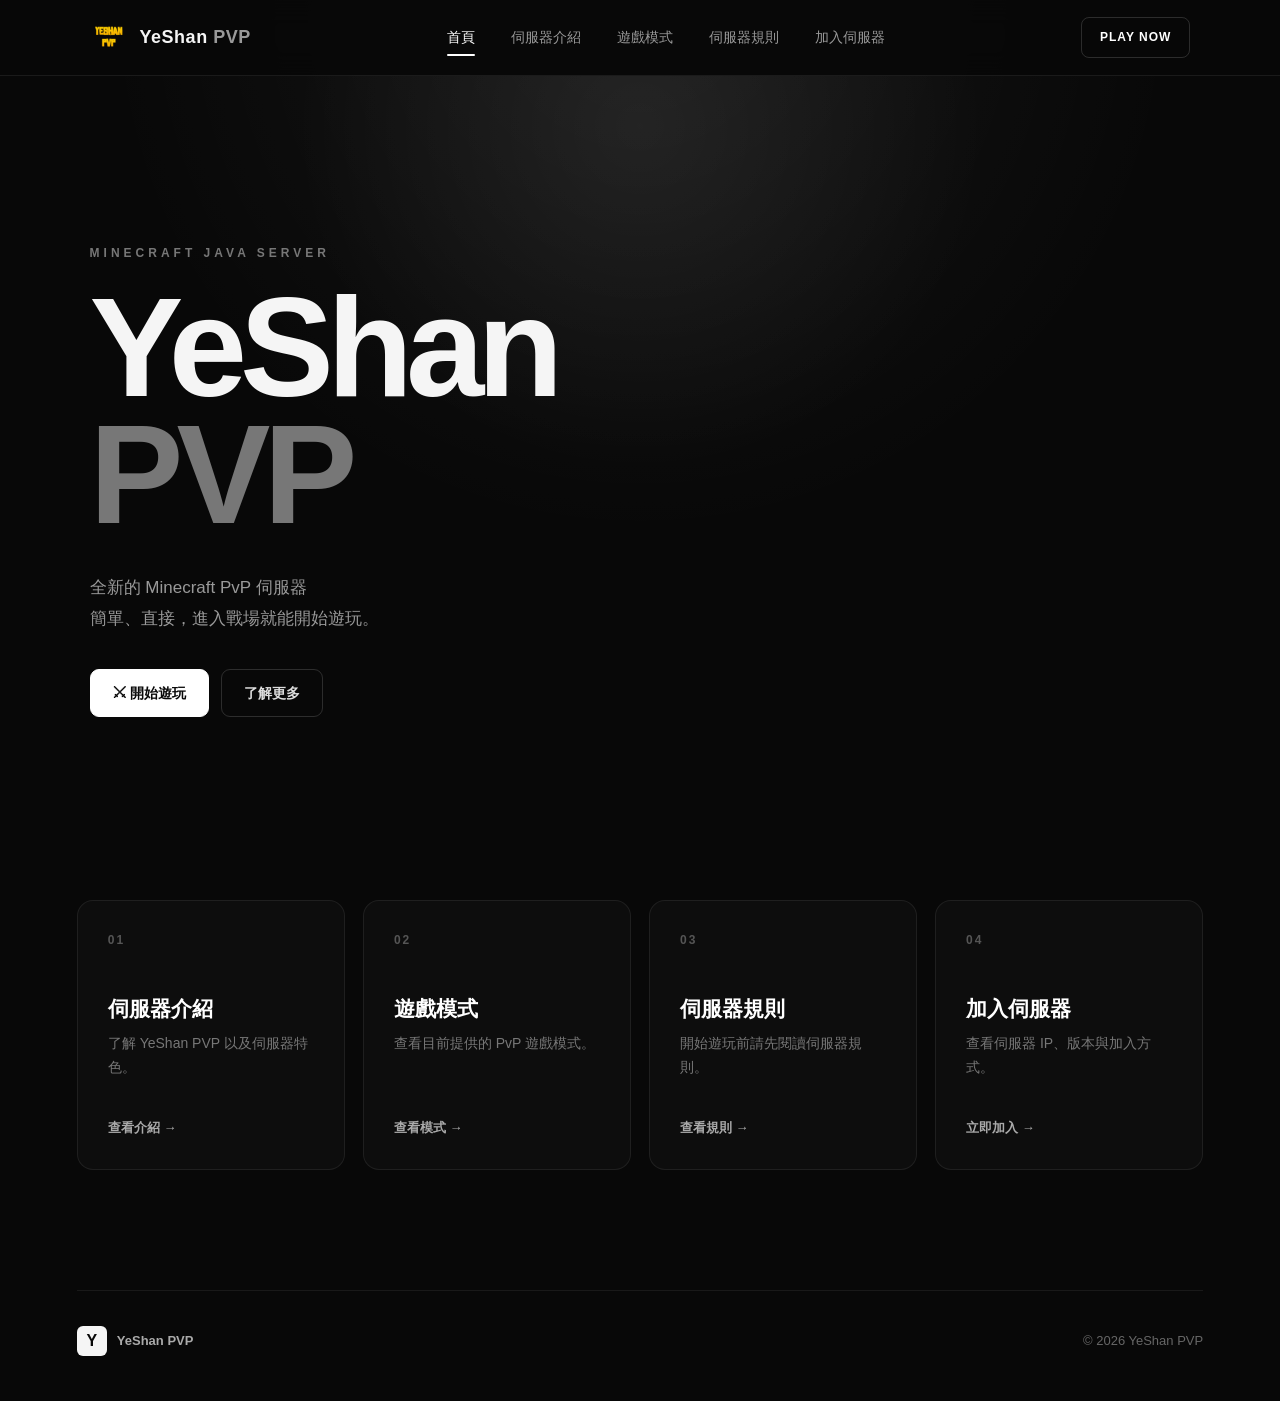
==== commit 39a33753: "Add files via upload" ====
--- a/index.html
+++ b/index.html
@@ -1,10 +1,12 @@
-```html
 <!DOCTYPE html>
 <html lang="zh-TW">
 
 <head>
+
     <meta charset="UTF-8">
-    <meta name="viewport" content="width=device-width, initial-scale=1.0">
+
+    <meta name="viewport"
+          content="width=device-width, initial-scale=1.0">
 
     <title>YeShan PVP</title>
 
@@ -12,152 +14,312 @@
           content="YeShan PVP Minecraft PvP Server">
 
     <link rel="stylesheet" href="style.css">
+
 </head>
 
+
 <body>
 
+
 <header class="navbar">
 
+
     <a href="index.html" class="logo">
-        <span class="logo-box">Y</span>
-        <span>YeShan <b>PVP</b></span>
+
+        <!--
+            自訂 Logo
+
+            把 logo.png 放到網站根目錄即可。
+
+            例如：
+
+            YeShanPvP/
+            ├── index.html
+            ├── logo.png
+            ├── style.css
+            └── script.js
+
+            之後只需要替換 logo.png
+            就可以換左上角 Logo。
+        -->
+
+        <img
+            src="logo.png"
+            alt="YeShan PVP Logo"
+            class="custom-logo"
+        >
+
+
+        <span>
+            YeShan <b>PVP</b>
+        </span>
+
     </a>
 
+
+
     <nav>
-        <a href="index.html" class="active">首頁</a>
-        <a href="about.html">伺服器介紹</a>
-        <a href="games.html">遊戲模式</a>
-        <a href="rules.html">伺服器規則</a>
-        <a href="join.html">加入伺服器</a>
+
+        <a href="index.html" class="active">
+            首頁
+        </a>
+
+        <a href="about.html">
+            伺服器介紹
+        </a>
+
+        <a href="games.html">
+            遊戲模式
+        </a>
+
+        <a href="rules.html">
+            伺服器規則
+        </a>
+
+        <a href="join.html">
+            加入伺服器
+        </a>
+
     </nav>
+
+
 
     <a href="join.html" class="nav-button">
         PLAY NOW
     </a>
 
+
 </header>
 
 
+
 <main>
 
+
+    <!-- ================================
+         首頁 Hero
+    ================================= -->
+
+
     <section class="home-hero">
 
+
         <div class="hero-content">
+
 
             <div class="hero-tag">
                 MINECRAFT JAVA SERVER
             </div>
 
+
             <h1>
+
                 YeShan
-                <span>PVP</span>
+
+                <span>
+                    PVP
+                </span>
+
             </h1>
 
-            <p>
+
+            <p>
+
                 全新的 Minecraft PvP 伺服器
+
                 <br>
+
                 簡單、直接，進入戰場就能開始遊玩。
-            </p>
+
+            </p>
+
 
             <div class="hero-buttons">
 
-                <a href="join.html" class="button primary">
+
+                <a
+                    href="join.html"
+                    class="button primary"
+                >
                     ⚔ 開始遊玩
                 </a>
 
-                <a href="about.html" class="button">
+
+                <a
+                    href="about.html"
+                    class="button"
+                >
                     了解更多
                 </a>
 
+
             </div>
 
+
         </div>
 
+
     </section>
 
 
+
+    <!-- ================================
+         首頁功能卡片
+    ================================= -->
+
+
     <section class="home-links">
 
-        <a href="about.html" class="home-card">
-
-            <span>01</span>
-
-            <h2>伺服器介紹</h2>
+
+        <a
+            href="about.html"
+            class="home-card"
+        >
+
+            <span>
+                01
+            </span>
+
+
+            <h2>
+                伺服器介紹
+            </h2>
+
 
             <p>
                 了解 YeShan PVP 以及伺服器特色。
             </p>
 
-            <strong>查看介紹 →</strong>
-
-        </a>
-
-
-        <a href="games.html" class="home-card">
-
-            <span>02</span>
-
-            <h2>遊戲模式</h2>
+
+            <strong>
+                查看介紹 →
+            </strong>
+
+        </a>
+
+
+
+        <a
+            href="games.html"
+            class="home-card"
+        >
+
+            <span>
+                02
+            </span>
+
+
+            <h2>
+                遊戲模式
+            </h2>
+
 
             <p>
                 查看目前提供的 PvP 遊戲模式。
             </p>
 
-            <strong>查看模式 →</strong>
-
-        </a>
-
-
-        <a href="rules.html" class="home-card">
-
-            <span>03</span>
-
-            <h2>伺服器規則</h2>
+
+            <strong>
+                查看模式 →
+            </strong>
+
+        </a>
+
+
+
+        <a
+            href="rules.html"
+            class="home-card"
+        >
+
+            <span>
+                03
+            </span>
+
+
+            <h2>
+                伺服器規則
+            </h2>
+
 
             <p>
                 開始遊玩前請先閱讀伺服器規則。
             </p>
 
-            <strong>查看規則 →</strong>
-
-        </a>
-
-
-        <a href="join.html" class="home-card">
-
-            <span>04</span>
-
-            <h2>加入伺服器</h2>
+
+            <strong>
+                查看規則 →
+            </strong>
+
+        </a>
+
+
+
+        <a
+            href="join.html"
+            class="home-card"
+        >
+
+            <span>
+                04
+            </span>
+
+
+            <h2>
+                加入伺服器
+            </h2>
+
 
             <p>
                 查看伺服器 IP、版本與加入方式。
             </p>
 
-            <strong>立即加入 →</strong>
-
-        </a>
+
+            <strong>
+                立即加入 →
+            </strong>
+
+        </a>
+
 
     </section>
 
+
 </main>
 
 
+
+<!-- ================================
+     Footer
+================================= -->
+
+
 <footer>
 
+
     <div class="footer-logo">
-        <span class="logo-box">Y</span>
+
+        <span class="logo-box">
+            Y
+        </span>
+
         YeShan PVP
+
     </div>
+
 
     <span>
         © 2026 YeShan PVP
     </span>
 
+
 </footer>
 
 
+
 <script src="script.js"></script>
 
+
 </body>
-</html>
-```
+
+</html>
--- a/style.css
+++ b/style.css
@@ -1,20 +1,6 @@
-```css
-@import url('https://fonts.googleapis.com/css2?family=Inter:wght@400;500;600;700;800;900&display=swap');
-
-:root {
-    --bg: #080808;
-    --bg2: #0e0e0e;
-    --card: #111;
-    --line: rgba(255,255,255,.09);
-
-    --text: #f4f4f4;
-    --muted: #777;
-    --dark: #444;
-
-    --green: #5cff8d;
-
-    --max: 1180px;
-}
+/* ================================
+   基本設定
+================================ */
 
 * {
     margin: 0;
@@ -27,40 +13,34 @@
 }
 
 body {
-    background: var(--bg);
-    color: var(--text);
+    min-height: 100vh;
+
+    background:
+        radial-gradient(
+            circle at 50% 0%,
+            rgba(255, 255, 255, 0.06),
+            transparent 35%
+        ),
+        #080808;
+
+    color: #f5f5f5;
 
     font-family:
-        Inter,
+        Arial,
         "Noto Sans TC",
+        "Microsoft JhengHei",
         sans-serif;
 
-    overflow-x: hidden;
-}
-
-body::before {
-    content: "";
-
-    position: fixed;
-
-    inset: 0;
-
-    background-image:
-        linear-gradient(
-            rgba(255,255,255,.025) 1px,
-            transparent 1px
-        ),
-        linear-gradient(
-            90deg,
-            rgba(255,255,255,.025) 1px,
-            transparent 1px
-        );
-
-    background-size: 60px 60px;
-
-    pointer-events: none;
-
-    z-index: -1;
+    line-height: 1.6;
+
+    opacity: 0;
+
+    transition:
+        opacity 0.5s ease;
+}
+
+body.loaded {
+    opacity: 1;
 }
 
 a {
@@ -69,752 +49,636 @@
 }
 
 
-/* NAVBAR */
+/* ================================
+   導覽列
+================================ */
 
 .navbar {
-    position: fixed;
+    position: sticky;
 
     top: 0;
-    left: 0;
-    right: 0;
-
-    height: 76px;
-
-    padding: 0 40px;
+
+    z-index: 1000;
+
+    width: 100%;
+
+    min-height: 76px;
+
+    padding: 0 7%;
 
     display: flex;
+
     align-items: center;
+
     justify-content: space-between;
 
-    border-bottom: 1px solid var(--line);
-
-    background: rgba(8,8,8,.85);
-
-    backdrop-filter: blur(18px);
-
-    z-index: 100;
-}
+    background: rgba(8, 8, 8, 0.92);
+
+    border-bottom:
+        1px solid rgba(255, 255, 255, 0.08);
+
+    backdrop-filter: blur(14px);
+}
+
+
+/* ================================
+   Logo
+================================ */
 
 .logo {
     display: flex;
+
     align-items: center;
-    gap: 10px;
-
-    font-size: 14px;
-    font-weight: 800;
+
+    gap: 12px;
+
+    font-size: 18px;
+
+    font-weight: 700;
+
+    letter-spacing: 0.5px;
+
+    white-space: nowrap;
 }
 
 .logo b {
-    color: #777;
-    font-weight: 400;
-}
+    color: #999;
+}
+
+
+/*
+   原本的 Y Logo
+   如果其他頁面還使用 .logo-box
+   仍然可以正常顯示
+*/
 
 .logo-box {
-    width: 32px;
-    height: 32px;
-
-    display: grid;
-    place-items: center;
-
-    background: white;
-    color: black;
-
-    border-radius: 7px;
+    width: 38px;
+
+    height: 38px;
+
+    display: flex;
+
+    align-items: center;
+
+    justify-content: center;
+
+    background: #f5f5f5;
+
+    color: #080808;
+
+    font-size: 21px;
 
     font-weight: 900;
-}
+
+    border-radius: 8px;
+}
+
+
+/*
+   自訂圖片 Logo
+
+   index.html 使用：
+
+   <img
+       src="logo.png"
+       class="custom-logo"
+   >
+
+   只需要把 logo.png 放在網站根目錄
+*/
+
+.custom-logo {
+    width: 38px;
+
+    height: 38px;
+
+    display: block;
+
+    object-fit: contain;
+
+    border-radius: 8px;
+}
+
+
+/* ================================
+   導覽
+================================ */
 
 .navbar nav {
     display: flex;
-    gap: 30px;
+
+    align-items: center;
+
+    gap: 8px;
 }
 
 .navbar nav a {
-    color: #777;
+    position: relative;
+
+    padding: 10px 14px;
+
+    color: #999;
+
+    font-size: 14px;
+
+    transition:
+        color 0.25s ease,
+        background 0.25s ease;
+}
+
+.navbar nav a:hover {
+    color: #fff;
+}
+
+.navbar nav a.active {
+    color: #fff;
+}
+
+.navbar nav a.active::after {
+    content: "";
+
+    position: absolute;
+
+    left: 14px;
+
+    right: 14px;
+
+    bottom: 3px;
+
+    height: 2px;
+
+    background: #fff;
+
+    border-radius: 10px;
+}
+
+
+/* ================================
+   PLAY NOW 按鈕
+================================ */
+
+.nav-button {
+    padding: 10px 18px;
+
+    border: 1px solid
+        rgba(255, 255, 255, 0.15);
+
+    border-radius: 8px;
+
+    color: #fff;
 
     font-size: 12px;
-    font-weight: 600;
-
-    transition: .2s;
-}
-
-.navbar nav a:hover,
-.navbar nav a.active {
-    color: white;
-}
-
-.nav-button {
-    padding: 10px 16px;
-
-    border: 1px solid var(--line);
-
-    border-radius: 7px;
-
-    font-size: 11px;
+
     font-weight: 800;
 
-    transition: .2s;
+    letter-spacing: 1px;
+
+    transition:
+        background 0.25s ease,
+        border-color 0.25s ease,
+        transform 0.2s ease;
 }
 
 .nav-button:hover {
-    background: white;
-    color: black;
-}
-
-
-/* HOME */
+    background: #fff;
+
+    border-color: #fff;
+
+    color: #080808;
+
+    transform: translateY(-2px);
+}
+
+
+/* ================================
+   首頁 Hero
+================================ */
 
 .home-hero {
-    min-height: 76vh;
-
-    max-width: var(--max);
-
-    margin: auto;
-
-    padding: 180px 40px 100px;
+    min-height: calc(100vh - 76px);
+
+    width: 100%;
 
     display: flex;
+
     align-items: center;
 
+    justify-content: center;
+
+    padding:
+        100px 7%
+        120px;
+
     position: relative;
-}
-
-.home-hero::after {
-    content: "PVP";
+
+    overflow: hidden;
+}
+
+
+/*
+   Hero 背景光暈
+*/
+
+.home-hero::before {
+    content: "";
 
     position: absolute;
 
-    right: -20px;
-    bottom: 0;
-
-    color: rgba(255,255,255,.025);
-
-    font-size: 240px;
-    font-weight: 900;
-
-    letter-spacing: -.1em;
+    width: 700px;
+
+    height: 700px;
+
+    top: -300px;
+
+    left: 50%;
+
+    transform: translateX(-50%);
+
+    background:
+        radial-gradient(
+            circle,
+            rgba(255, 255, 255, 0.07),
+            transparent 70%
+        );
 
     pointer-events: none;
 }
+
+
+/* Hero 內容 */
 
 .hero-content {
     position: relative;
-    z-index: 2;
-}
+
+    z-index: 1;
+
+    width: min(1180px, 100%);
+
+    margin: 0 auto;
+}
+
+
+/* 小標 */
 
 .hero-tag {
-    color: #666;
-
-    font-size: 10px;
-    font-weight: 800;
-
-    letter-spacing: .2em;
-
-    margin-bottom: 20px;
-}
+    display: inline-block;
+
+    margin-bottom: 22px;
+
+    color: #777;
+
+    font-size: 12px;
+
+    font-weight: 700;
+
+    letter-spacing: 4px;
+}
+
+
+/* 主標題 */
 
 .home-hero h1 {
-    font-size: clamp(70px, 12vw, 145px);
-
-    line-height: .82;
-
-    letter-spacing: -.09em;
+    font-size: clamp(
+        72px,
+        11vw,
+        150px
+    );
+
+    line-height: 0.9;
+
+    letter-spacing: -7px;
 
     font-weight: 900;
 }
 
 .home-hero h1 span {
-    color: #4d4d4d;
-}
+    display: block;
+
+    color: #777;
+}
+
+
+/* Hero 描述 */
 
 .home-hero p {
-    color: #777;
-
-    font-size: 14px;
+    margin-top: 35px;
+
+    color: #999;
+
+    font-size: 17px;
 
     line-height: 1.8;
-
-    margin-top: 30px;
-}
+}
+
+
+/* ================================
+   Hero 按鈕
+================================ */
 
 .hero-buttons {
     display: flex;
-    gap: 10px;
-
-    margin-top: 30px;
+
+    align-items: center;
+
+    gap: 12px;
+
+    margin-top: 35px;
 }
 
 .button {
-    display: inline-block;
-
-    padding: 13px 20px;
-
-    border: 1px solid var(--line);
-
-    border-radius: 7px;
-
-    font-size: 11px;
-    font-weight: 800;
-
-    transition: .2s;
-}
-
-.button.primary {
-    background: white;
-    color: black;
+    display: inline-flex;
+
+    align-items: center;
+
+    justify-content: center;
+
+    min-height: 48px;
+
+    padding: 0 22px;
+
+    border: 1px solid
+        rgba(255, 255, 255, 0.15);
+
+    border-radius: 9px;
+
+    color: #ddd;
+
+    font-size: 14px;
+
+    font-weight: 700;
+
+    transition:
+        transform 0.2s ease,
+        background 0.25s ease,
+        color 0.25s ease,
+        border-color 0.25s ease;
 }
 
 .button:hover {
     transform: translateY(-2px);
-}
-
-.button:not(.primary):hover {
-    background: #111;
-}
-
-
-/* HOME CARDS */
+
+    background: rgba(255, 255, 255, 0.08);
+
+    border-color:
+        rgba(255, 255, 255, 0.25);
+
+    color: #fff;
+}
+
+.button.primary {
+    background: #fff;
+
+    color: #080808;
+
+    border-color: #fff;
+}
+
+.button.primary:hover {
+    background: #ddd;
+
+    color: #080808;
+}
+
+
+/* ================================
+   首頁連結卡片
+================================ */
 
 .home-links {
-    max-width: var(--max);
-
-    margin: auto;
-
-    padding: 0 40px 100px;
+    width: min(1180px, 88%);
+
+    margin: 0 auto;
+
+    padding:
+        0 0
+        120px;
 
     display: grid;
 
-    grid-template-columns: repeat(4,1fr);
-
-    gap: 1px;
-}
+    grid-template-columns:
+        repeat(4, 1fr);
+
+    gap: 18px;
+}
+
+
+/* 卡片 */
 
 .home-card {
-    min-height: 230px;
-
-    padding: 28px;
-
-    background: var(--card);
-
-    border: 1px solid var(--line);
-
-    transition: .25s;
+    position: relative;
+
+    min-height: 270px;
+
+    padding: 30px;
+
+    display: flex;
+
+    flex-direction: column;
+
+    background:
+        rgba(255, 255, 255, 0.025);
+
+    border:
+        1px solid rgba(255, 255, 255, 0.07);
+
+    border-radius: 16px;
+
+    overflow: hidden;
+
+    transition:
+        transform 0.25s ease,
+        border-color 0.25s ease,
+        background 0.25s ease;
 }
 
 .home-card:hover {
-    background: #171717;
-
-    transform: translateY(-5px);
-}
+    transform: translateY(-6px);
+
+    background:
+        rgba(255, 255, 255, 0.04);
+
+    border-color:
+        rgba(255, 255, 255, 0.17);
+}
+
+
+/* 卡片編號 */
 
 .home-card > span {
-    color: #444;
-
-    font-size: 10px;
+    display: inline-block;
+
+    margin-bottom: 45px;
+
+    color: #555;
+
+    font-size: 12px;
+
     font-weight: 800;
-}
+
+    letter-spacing: 2px;
+}
+
+
+/* 卡片標題 */
 
 .home-card h2 {
-    margin-top: 65px;
-
-    font-size: 19px;
-
-    letter-spacing: -.04em;
-}
+    margin-bottom: 10px;
+
+    color: #fff;
+
+    font-size: 21px;
+
+    line-height: 1.3;
+}
+
+
+/* 卡片文字 */
 
 .home-card p {
-    color: #666;
-
-    font-size: 12px;
+    color: #777;
+
+    font-size: 14px;
 
     line-height: 1.7;
-
-    margin-top: 10px;
-}
+}
+
+
+/* 卡片連結 */
 
 .home-card strong {
     display: block;
 
-    margin-top: 20px;
+    margin-top: auto;
+
+    padding-top: 25px;
 
     color: #aaa;
 
-    font-size: 10px;
-}
-
-
-/* PAGE */
+    font-size: 13px;
+
+    transition:
+        color 0.2s ease;
+}
+
+.home-card:hover strong {
+    color: #fff;
+}
+
+
+/* ================================
+   其他頁面共用主內容
+================================ */
 
 .page {
-    max-width: var(--max);
-
-    margin: auto;
+    width: min(1180px, 88%);
+
+    margin: 0 auto;
 
     padding:
-        170px 40px
-        100px;
-}
+        100px 0
+        120px;
+}
+
+
+/* ================================
+   頁面標題
+================================ */
 
 .page-header {
-    border-bottom: 1px solid var(--line);
-
-    padding-bottom: 65px;
-
-    margin-bottom: 60px;
+    max-width: 800px;
+
+    margin-bottom: 70px;
 }
 
 .page-header > span {
-    color: #555;
-
-    font-size: 10px;
-    font-weight: 800;
-
-    letter-spacing: .18em;
+    display: inline-block;
+
+    margin-bottom: 18px;
+
+    color: #777;
+
+    font-size: 12px;
+
+    font-weight: 700;
+
+    letter-spacing: 3px;
 }
 
 .page-header h1 {
-    font-size: clamp(55px,9vw,105px);
-
-    line-height: .85;
-
-    letter-spacing: -.08em;
-
-    margin-top: 25px;
+    font-size:
+        clamp(48px, 7vw, 88px);
+
+    line-height: 0.98;
+
+    letter-spacing: -3px;
+
+    font-weight: 900;
 }
 
 .page-header h1 em {
-    color: #555;
+    color: #888;
 
     font-style: normal;
 }
 
 .page-header p {
+    margin-top: 28px;
+
+    color: #999;
+
+    font-size: 16px;
+}
+
+
+/* ================================
+   卡片進場動畫
+================================ */
+
+.reveal {
+    opacity: 0;
+
+    transform:
+        translateY(25px);
+
+    transition:
+        opacity 0.6s ease,
+        transform 0.6s ease;
+}
+
+.reveal.show {
+    opacity: 1;
+
+    transform:
+        translateY(0);
+}
+
+
+/* ================================
+   Footer
+================================ */
+
+footer {
+    width: min(1180px, 88%);
+
+    margin: 0 auto;
+
+    padding:
+        35px 0
+        45px;
+
+    display: flex;
+
+    align-items: center;
+
+    justify-content: space-between;
+
     color: #666;
 
     font-size: 13px;
 
-    margin-top: 25px;
-}
-
-
-/* ABOUT */
-
-.content-box {
-    display: grid;
-
-    grid-template-columns: 100px 1fr;
-
-    padding: 50px 0;
-
-    border-bottom: 1px solid var(--line);
-}
-
-.content-number {
-    color: #444;
-
-    font-size: 12px;
-    font-weight: 800;
-}
-
-.content-box h2 {
-    font-size: 34px;
-
-    letter-spacing: -.05em;
-}
-
-.content-box p {
-    max-width: 650px;
-
-    color: #777;
-
-    font-size: 14px;
-
-    line-height: 1.9;
-
-    margin-top: 20px;
-}
-
-.content-grid {
-    display: grid;
-
-    grid-template-columns: repeat(3,1fr);
-
-    gap: 1px;
-
-    margin-top: 1px;
-}
-
-.feature-card {
-    min-height: 270px;
-
-    padding: 30px;
-
-    background: var(--card);
-
-    border: 1px solid var(--line);
-
-    transition: .25s;
-}
-
-.feature-card:hover {
-    background: #151515;
-}
-
-.feature-card > span {
-    color: #444;
-
-    font-size: 10px;
-}
-
-.feature-card h2 {
-    margin-top: 80px;
-
-    font-size: 24px;
-}
-
-.feature-card p {
-    color: #666;
-
-    font-size: 12px;
-
-    line-height: 1.7;
-
-    margin-top: 12px;
-}
-
-
-/* GAMES */
-
-.game-card {
-    display: grid;
-
-    grid-template-columns: 1fr 1fr;
-
-    border: 1px solid var(--line);
-
-    background: var(--card);
-}
-
-.game-image {
-    min-height: 400px;
-
-    display: grid;
-    place-items: center;
-
-    background:
-        linear-gradient(
-            135deg,
-            #171717,
-            #090909
-        );
-
-    font-size: 100px;
-
-    color: #444;
-}
-
-.game-info {
-    padding: 55px;
-}
-
-.game-info > span {
-    color: #555;
-
-    font-size: 10px;
-    font-weight: 800;
-
-    letter-spacing: .15em;
-}
-
-.game-info h2 {
-    font-size: 55px;
-
-    letter-spacing: -.07em;
-
-    margin-top: 25px;
-}
-
-.game-info p {
-    color: #777;
-
-    font-size: 13px;
-
-    line-height: 1.8;
-
-    margin-top: 20px;
-}
-
-.game-status {
-    color: var(--green);
-
-    font-size: 10px;
-    font-weight: 800;
-
-    margin-top: 35px;
-}
-
-.coming-soon {
-    margin-top: 60px;
-
-    padding: 50px;
-
-    border: 1px solid var(--line);
-
-    text-align: center;
-}
-
-.coming-soon span {
-    color: #444;
-
-    font-size: 9px;
-    font-weight: 800;
-
-    letter-spacing: .2em;
-}
-
-.coming-soon h2 {
-    margin-top: 15px;
-}
-
-.coming-soon p {
-    color: #666;
-
-    font-size: 12px;
-
-    margin-top: 10px;
-}
-
-
-/* RULES */
-
-.rules {
-    border-top: 1px solid var(--line);
-}
-
-.rules article {
-    display: grid;
-
-    grid-template-columns: 100px 1fr;
-
-    padding: 32px 0;
-
-    border-bottom: 1px solid var(--line);
-
-    transition: .2s;
-}
-
-.rules article:hover {
-    padding-left: 15px;
-}
-
-.rules article > span {
-    color: #444;
-
-    font-size: 11px;
-    font-weight: 800;
-}
-
-.rules h2 {
-    font-size: 17px;
-}
-
-.rules p {
-    color: #666;
-
-    font-size: 12px;
-
-    margin-top: 9px;
-}
-
-.rule-note {
-    margin-top: 50px;
-
-    padding: 30px;
-
-    border: 1px solid var(--line);
-
-    background: var(--card);
-}
-
-.rule-note span {
-    color: #555;
-
-    font-size: 9px;
-    font-weight: 800;
-
-    letter-spacing: .2em;
-}
-
-.rule-note p {
-    color: #777;
-
-    font-size: 12px;
-
-    line-height: 1.7;
-
-    margin-top: 10px;
-}
-
-
-/* JOIN */
-
-.join-server {
-    padding: 50px;
-
-    border: 1px solid var(--line);
-
-    background: var(--card);
-}
-
-.join-server > div:first-child > span {
-    color: #555;
-
-    font-size: 9px;
-    font-weight: 800;
-
-    letter-spacing: .15em;
-}
-
-.join-server h2 {
-    font-family: monospace;
-
-    font-size: clamp(22px,4vw,38px);
-
-    margin-top: 15px;
-}
-
-.copy-big {
-    margin-top: 30px;
-
-    padding: 13px 20px;
-
-    border: 0;
-
-    border-radius: 7px;
-
-    background: white;
-    color: black;
-
-    cursor: pointer;
-
-    font-size: 11px;
-    font-weight: 800;
-}
-
-#copyMessage {
-    color: var(--green);
-
-    font-size: 11px;
-
-    margin-top: 10px;
-}
-
-.server-info-grid {
-    display: grid;
-
-    grid-template-columns: repeat(4,1fr);
-
-    margin-top: 50px;
-
-    border-top: 1px solid var(--line);
-}
-
-.server-info-grid > div {
-    padding: 25px 20px 0;
-
-    border-right: 1px solid var(--line);
-}
-
-.server-info-grid > div:first-child {
-    padding-left: 0;
-}
-
-.server-info-grid > div:last-child {
-    border: 0;
-}
-
-.server-info-grid span {
-    display: block;
-
-    color: #555;
-
-    font-size: 9px;
-    font-weight: 800;
-
-    margin-bottom: 8px;
-}
-
-.server-info-grid strong {
-    font-size: 13px;
-}
-
-.online {
-    color: var(--green);
-}
-
-.join-steps {
-    margin-top: 80px;
-}
-
-.join-steps > h2 {
-    font-size: 35px;
-
-    margin-bottom: 40px;
-}
-
-.join-steps > div {
-    display: grid;
-
-    grid-template-columns: repeat(4,1fr);
-}
-
-.join-steps article {
-    padding: 30px 20px;
-
-    border-top: 1px solid var(--line);
-    border-right: 1px solid var(--line);
-}
-
-.join-steps article:last-child {
-    border-right: 0;
-}
-
-.join-steps article span {
-    color: #444;
-
-    font-size: 10px;
-}
-
-.join-steps h3 {
-    font-size: 14px;
-
-    margin-top: 35px;
-}
-
-.join-steps p {
-    color: #666;
-
-    font-size: 11px;
-
-    margin-top: 10px;
-}
-
-
-/* FOOTER */
-
-footer {
-    padding: 40px;
-
-    border-top: 1px solid var(--line);
-
-    display: flex;
-
-    justify-content: space-between;
-    align-items: center;
-
-    color: #444;
-
-    font-size: 10px;
+    border-top:
+        1px solid rgba(255, 255, 255, 0.07);
 }
 
 .footer-logo {
@@ -822,96 +686,239 @@
 
     align-items: center;
 
-    gap: 9px;
+    gap: 10px;
 
     color: #aaa;
 
-    font-weight: 800;
+    font-weight: 700;
 }
 
 .footer-logo .logo-box {
-    width: 26px;
-    height: 26px;
-
-    font-size: 10px;
-}
-
-
-/* MOBILE */
-
-@media(max-width:850px) {
+    width: 30px;
+
+    height: 30px;
+
+    font-size: 16px;
+
+    border-radius: 6px;
+}
+
+
+/* ================================
+   平板
+================================ */
+
+@media (max-width: 1100px) {
+
+    .home-links {
+        grid-template-columns:
+            repeat(2, 1fr);
+    }
+
+}
+
+
+/* ================================
+   手機版
+================================ */
+
+@media (max-width: 900px) {
 
     .navbar {
-        padding: 0 20px;
-    }
+        padding:
+            18px 6%;
+
+        align-items:
+            flex-start;
+
+        flex-direction:
+            column;
+
+        gap: 15px;
+    }
+
 
     .navbar nav {
+        width: 100%;
+
+        overflow-x: auto;
+
+        padding-bottom: 4px;
+    }
+
+
+    .navbar nav a {
+        flex-shrink: 0;
+
+        padding:
+            8px 10px;
+
+        font-size: 13px;
+    }
+
+
+    .navbar nav a.active::after {
+        left: 10px;
+
+        right: 10px;
+    }
+
+
+    .nav-button {
         display: none;
     }
 
+
+    /* 首頁 */
+
     .home-hero {
-        padding: 150px 22px 80px;
-    }
+        min-height:
+            calc(100vh - 130px);
+
+        padding:
+            80px 6%
+            90px;
+    }
+
 
     .home-hero h1 {
-        font-size: 75px;
-    }
+        font-size:
+            clamp(
+                64px,
+                17vw,
+                110px
+            );
+
+        letter-spacing: -5px;
+    }
+
+
+    .home-hero p {
+        font-size: 15px;
+    }
+
 
     .home-links {
-        padding: 0 22px 70px;
-
-        grid-template-columns: 1fr 1fr;
-    }
+        width: 88%;
+
+        padding-bottom: 90px;
+
+        grid-template-columns:
+            repeat(2, 1fr);
+    }
+
+
+    /* 一般頁面 */
 
     .page {
         padding:
-            140px 22px
-            70px;
-    }
-
-    .content-grid {
-        grid-template-columns: 1fr;
-    }
-
-    .game-card {
-        grid-template-columns: 1fr;
-    }
-
-    .game-image {
-        min-height: 250px;
-    }
-
-    .server-info-grid {
-        grid-template-columns: 1fr 1fr;
-
-        gap: 20px;
-    }
-
-    .server-info-grid > div,
-    .server-info-grid > div:first-child {
-        padding: 20px 0;
-
-        border-right: 0;
-        border-bottom: 1px solid var(--line);
-    }
-
-    .join-steps > div {
-        grid-template-columns: 1fr;
-    }
-
-    .join-steps article {
-        border-right: 0;
-
-        border-bottom: 1px solid var(--line);
-    }
+            70px 0
+            80px;
+    }
+
+
+    .page-header {
+        margin-bottom: 50px;
+    }
+
+}
+
+
+/* ================================
+   小手機
+================================ */
+
+@media (max-width: 600px) {
+
+    .logo {
+        font-size: 16px;
+    }
+
+
+    .custom-logo {
+        width: 36px;
+
+        height: 36px;
+    }
+
+
+    .home-hero {
+        padding:
+            70px 5%
+            80px;
+
+        align-items:
+            flex-start;
+    }
+
+
+    .home-hero h1 {
+        font-size: 60px;
+
+        letter-spacing: -4px;
+    }
+
+
+    .home-hero p {
+        margin-top: 28px;
+
+        font-size: 14px;
+    }
+
+
+    .hero-buttons {
+        flex-direction:
+            column;
+
+        align-items:
+            stretch;
+
+        width: 100%;
+    }
+
+
+    .button {
+        width: 100%;
+    }
+
+
+    .home-links {
+        width: 90%;
+
+        grid-template-columns:
+            1fr;
+
+        gap: 14px;
+    }
+
+
+    .home-card {
+        min-height: 230px;
+    }
+
+
+    .page {
+        width: 90%;
+    }
+
+
+    .page-header h1 {
+        font-size: 48px;
+
+        letter-spacing: -2px;
+    }
+
 
     footer {
-        flex-direction: column;
+        width: 90%;
+
+        flex-direction:
+            column;
+
+        align-items:
+            flex-start;
 
         gap: 15px;
-
-        text-align: center;
-    }
-
-}
-```
+    }
+
+}
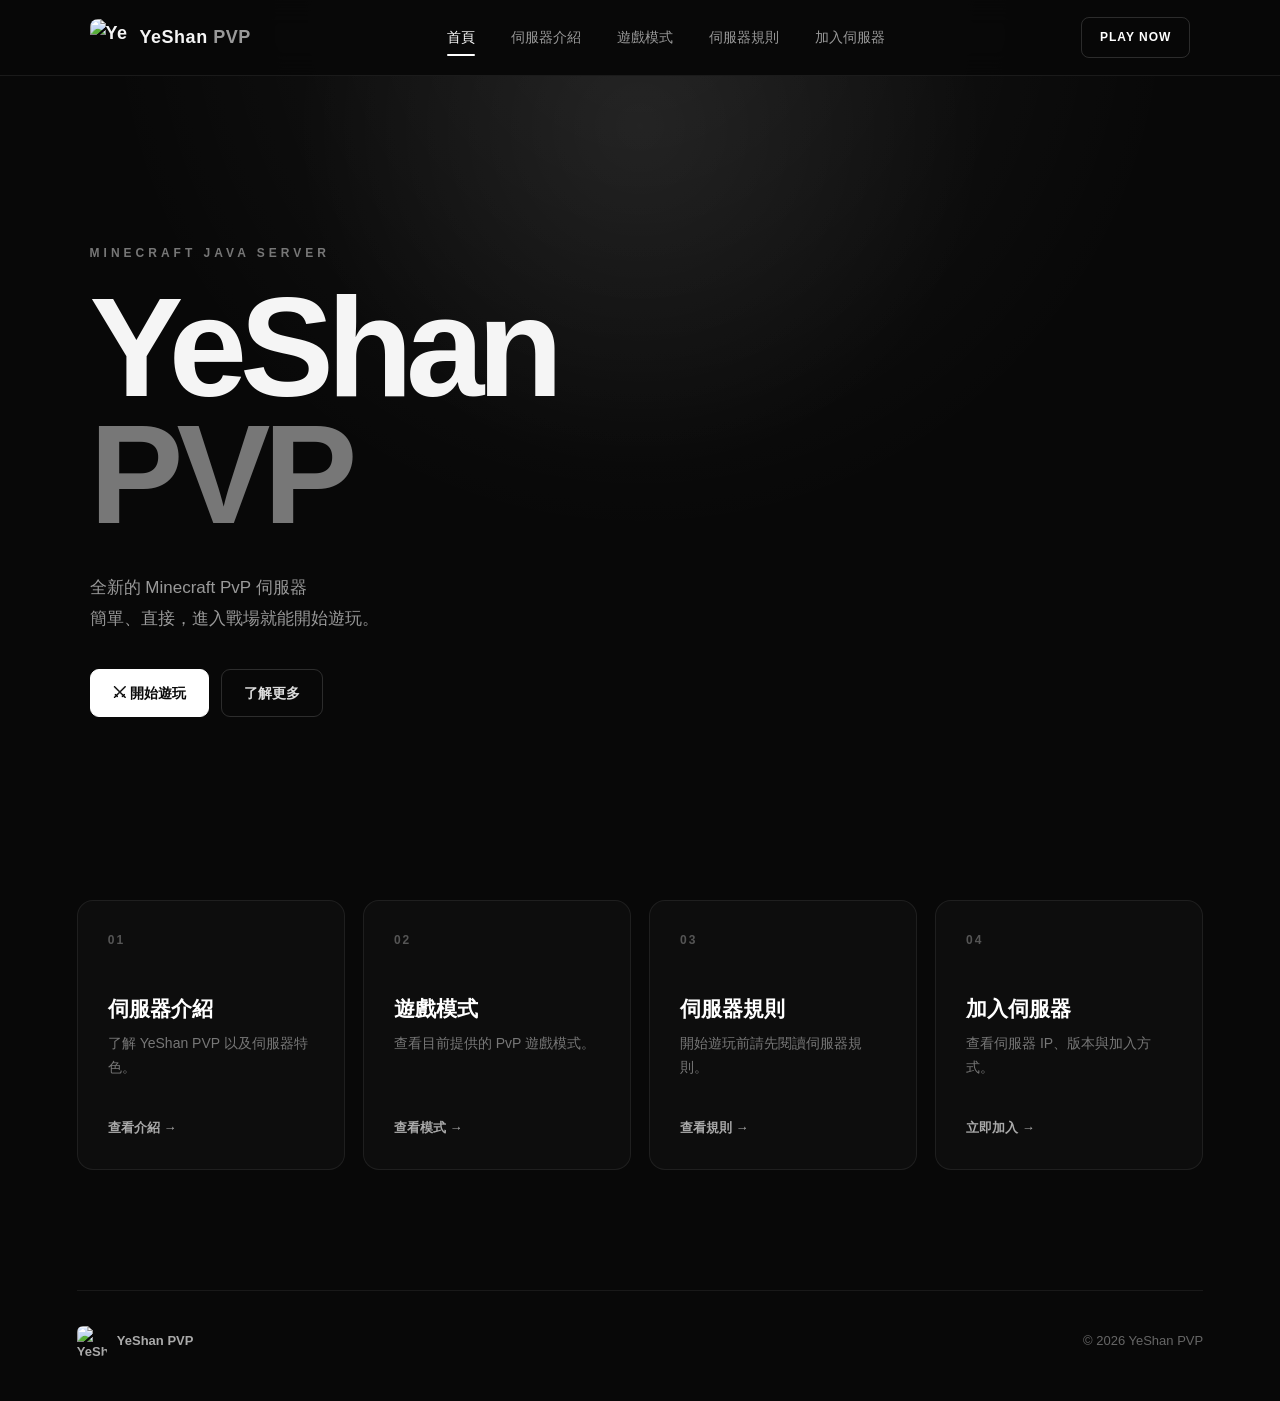
==== commit 39ad8310: "Add files via upload" ====
--- a/index.html
+++ b/index.html
@@ -5,15 +5,35 @@
 
     <meta charset="UTF-8">
 
-    <meta name="viewport"
-          content="width=device-width, initial-scale=1.0">
+    <meta
+        name="viewport"
+        content="width=device-width, initial-scale=1.0"
+    >
 
     <title>YeShan PVP</title>
 
-    <meta name="description"
-          content="YeShan PVP Minecraft PvP Server">
-
-    <link rel="stylesheet" href="style.css">
+    <meta
+        name="description"
+        content="YeShan PVP Minecraft PvP Server"
+    >
+
+    <!-- 網站 Favicon -->
+    <link
+        rel="icon"
+        type="image/png"
+        href="./favicon.png?v=2"
+    >
+
+    <link
+        rel="shortcut icon"
+        type="image/png"
+        href="./favicon.png?v=2"
+    >
+
+    <link
+        rel="stylesheet"
+        href="style.css"
+    >
 
 </head>
 
@@ -24,31 +44,18 @@
 <header class="navbar">
 
 
-    <a href="index.html" class="logo">
-
-        <!--
-            自訂 Logo
-
-            把 logo.png 放到網站根目錄即可。
-
-            例如：
-
-            YeShanPvP/
-            ├── index.html
-            ├── logo.png
-            ├── style.css
-            └── script.js
-
-            之後只需要替換 logo.png
-            就可以換左上角 Logo。
-        -->
+    <!-- Logo -->
+
+    <a
+        href="index.html"
+        class="logo"
+    >
 
         <img
-            src="logo.png"
-            alt="YeShan PVP Logo"
+            src="./favicon.png?v=2"
+            alt="YeShan PVP"
             class="custom-logo"
         >
-
 
         <span>
             YeShan <b>PVP</b>
@@ -57,10 +64,14 @@
     </a>
 
 
+    <!-- 導覽列 -->
 
     <nav>
 
-        <a href="index.html" class="active">
+        <a
+            href="index.html"
+            class="active"
+        >
             首頁
         </a>
 
@@ -83,8 +94,12 @@
     </nav>
 
 
-
-    <a href="join.html" class="nav-button">
+    <!-- Play Now -->
+
+    <a
+        href="join.html"
+        class="nav-button"
+    >
         PLAY NOW
     </a>
 
@@ -97,7 +112,7 @@
 
 
     <!-- ================================
-         首頁 Hero
+         Hero
     ================================= -->
 
 
@@ -180,16 +195,13 @@
                 01
             </span>
 
-
             <h2>
                 伺服器介紹
             </h2>
 
-
             <p>
                 了解 YeShan PVP 以及伺服器特色。
             </p>
-
 
             <strong>
                 查看介紹 →
@@ -208,16 +220,13 @@
                 02
             </span>
 
-
             <h2>
                 遊戲模式
             </h2>
 
-
             <p>
                 查看目前提供的 PvP 遊戲模式。
             </p>
-
 
             <strong>
                 查看模式 →
@@ -236,16 +245,13 @@
                 03
             </span>
 
-
             <h2>
                 伺服器規則
             </h2>
 
-
             <p>
                 開始遊玩前請先閱讀伺服器規則。
             </p>
-
 
             <strong>
                 查看規則 →
@@ -264,16 +270,13 @@
                 04
             </span>
 
-
             <h2>
                 加入伺服器
             </h2>
 
-
             <p>
                 查看伺服器 IP、版本與加入方式。
             </p>
-
 
             <strong>
                 立即加入 →
@@ -299,11 +302,18 @@
 
     <div class="footer-logo">
 
-        <span class="logo-box">
-            Y
+
+        <img
+            src="./favicon.png?v=2"
+            alt="YeShan PVP"
+            class="custom-logo footer-custom-logo"
+        >
+
+
+        <span>
+            YeShan PVP
         </span>
 
-        YeShan PVP
 
     </div>
 
--- a/style.css
+++ b/style.css
@@ -72,12 +72,14 @@
 
     justify-content: space-between;
 
-    background: rgba(8, 8, 8, 0.92);
+    background:
+        rgba(8, 8, 8, 0.92);
 
     border-bottom:
         1px solid rgba(255, 255, 255, 0.08);
 
-    backdrop-filter: blur(14px);
+    backdrop-filter:
+        blur(14px);
 }
 
 
@@ -99,6 +101,8 @@
     letter-spacing: 0.5px;
 
     white-space: nowrap;
+
+    flex-shrink: 0;
 }
 
 .logo b {
@@ -106,11 +110,35 @@
 }
 
 
-/*
-   原本的 Y Logo
-   如果其他頁面還使用 .logo-box
-   仍然可以正常顯示
-*/
+/* 左上角自訂 Logo */
+
+.custom-logo {
+    width: 38px;
+
+    height: 38px;
+
+    display: block;
+
+    object-fit: contain;
+
+    border-radius: 8px;
+
+    flex-shrink: 0;
+}
+
+
+/* Footer Logo */
+
+.footer-custom-logo {
+    width: 30px;
+
+    height: 30px;
+
+    border-radius: 6px;
+}
+
+
+/* 保留舊 logo-box，避免其他舊頁面壞掉 */
 
 .logo-box {
     width: 38px;
@@ -135,34 +163,8 @@
 }
 
 
-/*
-   自訂圖片 Logo
-
-   index.html 使用：
-
-   <img
-       src="logo.png"
-       class="custom-logo"
-   >
-
-   只需要把 logo.png 放在網站根目錄
-*/
-
-.custom-logo {
-    width: 38px;
-
-    height: 38px;
-
-    display: block;
-
-    object-fit: contain;
-
-    border-radius: 8px;
-}
-
-
-/* ================================
-   導覽
+/* ================================
+   導覽列
 ================================ */
 
 .navbar nav {
@@ -215,14 +217,14 @@
 
 
 /* ================================
-   PLAY NOW 按鈕
+   PLAY NOW
 ================================ */
 
 .nav-button {
     padding: 10px 18px;
 
-    border: 1px solid
-        rgba(255, 255, 255, 0.15);
+    border:
+        1px solid rgba(255, 255, 255, 0.15);
 
     border-radius: 8px;
 
@@ -247,7 +249,8 @@
 
     color: #080808;
 
-    transform: translateY(-2px);
+    transform:
+        translateY(-2px);
 }
 
 
@@ -256,9 +259,12 @@
 ================================ */
 
 .home-hero {
-    min-height: calc(100vh - 76px);
+    position: relative;
 
     width: 100%;
+
+    min-height:
+        calc(100vh - 76px);
 
     display: flex;
 
@@ -270,15 +276,11 @@
         100px 7%
         120px;
 
-    position: relative;
-
     overflow: hidden;
 }
 
 
-/*
-   Hero 背景光暈
-*/
+/* 背景光暈 */
 
 .home-hero::before {
     content: "";
@@ -293,7 +295,8 @@
 
     left: 50%;
 
-    transform: translateX(-50%);
+    transform:
+        translateX(-50%);
 
     background:
         radial-gradient(
@@ -306,7 +309,9 @@
 }
 
 
-/* Hero 內容 */
+/* ================================
+   Hero 內容
+================================ */
 
 .hero-content {
     position: relative;
@@ -336,14 +341,17 @@
 }
 
 
-/* 主標題 */
+/* ================================
+   Hero 標題
+================================ */
 
 .home-hero h1 {
-    font-size: clamp(
-        72px,
-        11vw,
-        150px
-    );
+    font-size:
+        clamp(
+            72px,
+            11vw,
+            150px
+        );
 
     line-height: 0.9;
 
@@ -359,7 +367,9 @@
 }
 
 
-/* Hero 描述 */
+/* ================================
+   Hero 描述
+================================ */
 
 .home-hero p {
     margin-top: 35px;
@@ -397,8 +407,8 @@
 
     padding: 0 22px;
 
-    border: 1px solid
-        rgba(255, 255, 255, 0.15);
+    border:
+        1px solid rgba(255, 255, 255, 0.15);
 
     border-radius: 9px;
 
@@ -416,9 +426,11 @@
 }
 
 .button:hover {
-    transform: translateY(-2px);
-
-    background: rgba(255, 255, 255, 0.08);
+    transform:
+        translateY(-2px);
+
+    background:
+        rgba(255, 255, 255, 0.08);
 
     border-color:
         rgba(255, 255, 255, 0.25);
@@ -442,7 +454,7 @@
 
 
 /* ================================
-   首頁連結卡片
+   首頁卡片
 ================================ */
 
 .home-links {
@@ -461,9 +473,6 @@
 
     gap: 18px;
 }
-
-
-/* 卡片 */
 
 .home-card {
     position: relative;
@@ -493,7 +502,8 @@
 }
 
 .home-card:hover {
-    transform: translateY(-6px);
+    transform:
+        translateY(-6px);
 
     background:
         rgba(255, 255, 255, 0.04);
@@ -502,9 +512,6 @@
         rgba(255, 255, 255, 0.17);
 }
 
-
-/* 卡片編號 */
-
 .home-card > span {
     display: inline-block;
 
@@ -519,9 +526,6 @@
     letter-spacing: 2px;
 }
 
-
-/* 卡片標題 */
-
 .home-card h2 {
     margin-bottom: 10px;
 
@@ -532,9 +536,6 @@
     line-height: 1.3;
 }
 
-
-/* 卡片文字 */
-
 .home-card p {
     color: #777;
 
@@ -543,9 +544,6 @@
     line-height: 1.7;
 }
 
-
-/* 卡片連結 */
-
 .home-card strong {
     display: block;
 
@@ -567,7 +565,7 @@
 
 
 /* ================================
-   其他頁面共用主內容
+   其他頁面共用
 ================================ */
 
 .page {
@@ -607,7 +605,11 @@
 
 .page-header h1 {
     font-size:
-        clamp(48px, 7vw, 88px);
+        clamp(
+            48px,
+            7vw,
+            88px
+        );
 
     line-height: 0.98;
 
@@ -632,7 +634,7 @@
 
 
 /* ================================
-   卡片進場動畫
+   進場動畫
 ================================ */
 
 .reveal {
@@ -693,16 +695,6 @@
     font-weight: 700;
 }
 
-.footer-logo .logo-box {
-    width: 30px;
-
-    height: 30px;
-
-    font-size: 16px;
-
-    border-radius: 6px;
-}
-
 
 /* ================================
    平板
@@ -719,7 +711,7 @@
 
 
 /* ================================
-   手機版
+   手機
 ================================ */
 
 @media (max-width: 900px) {
@@ -768,8 +760,6 @@
         display: none;
     }
 
-
-    /* 首頁 */
 
     .home-hero {
         min-height:
@@ -808,8 +798,6 @@
     }
 
 
-    /* 一般頁面 */
-
     .page {
         padding:
             70px 0
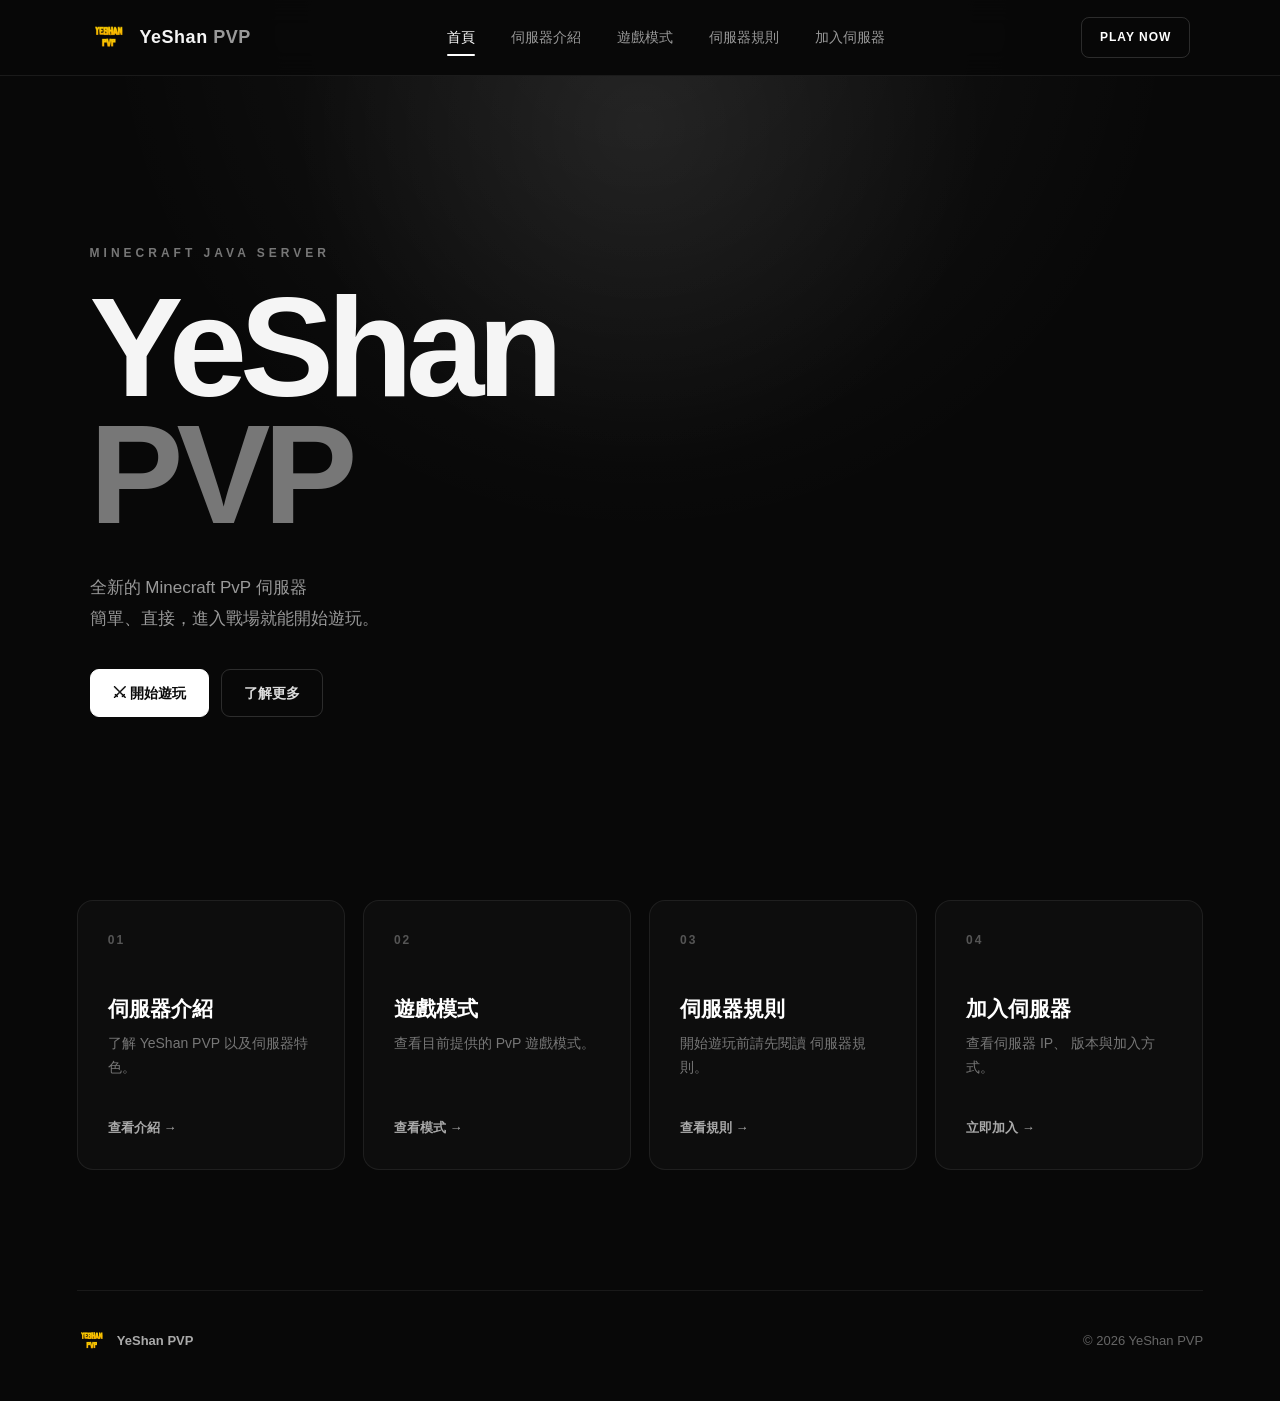
==== commit 0ec6c114: "Add files via upload" ====
--- a/index.html
+++ b/index.html
@@ -5,35 +5,29 @@
 
     <meta charset="UTF-8">
 
-    <meta
-        name="viewport"
-        content="width=device-width, initial-scale=1.0"
-    >
+    <meta name="viewport"
+          content="width=device-width, initial-scale=1.0">
 
     <title>YeShan PVP</title>
 
-    <meta
-        name="description"
-        content="YeShan PVP Minecraft PvP Server"
-    >
-
-    <!-- 網站 Favicon -->
-    <link
-        rel="icon"
-        type="image/png"
-        href="./favicon.png?v=2"
-    >
-
-    <link
-        rel="shortcut icon"
-        type="image/png"
-        href="./favicon.png?v=2"
-    >
-
-    <link
-        rel="stylesheet"
-        href="style.css"
-    >
+    <meta name="description"
+          content="YeShan PVP Minecraft PvP Server">
+
+    <!-- Favicon -->
+    <link rel="icon"
+          type="image/png"
+          href="favicon.png">
+
+    <link rel="shortcut icon"
+          type="image/png"
+          href="favicon.png">
+
+    <link rel="apple-touch-icon"
+          href="favicon.png">
+
+    <!-- 首頁樣式 -->
+    <link rel="stylesheet"
+          href="style.css">
 
 </head>
 
@@ -46,16 +40,13 @@
 
     <!-- Logo -->
 
-    <a
-        href="index.html"
-        class="logo"
-    >
+    <a href="index.html"
+       class="logo">
 
         <img
-            src="./favicon.png?v=2"
-            alt="YeShan PVP"
+            src="logo.png"
             class="custom-logo"
-        >
+            alt="YeShan PVP Logo">
 
         <span>
             YeShan <b>PVP</b>
@@ -68,10 +59,8 @@
 
     <nav>
 
-        <a
-            href="index.html"
-            class="active"
-        >
+        <a href="index.html"
+           class="active">
             首頁
         </a>
 
@@ -94,13 +83,13 @@
     </nav>
 
 
-    <!-- Play Now -->
-
-    <a
-        href="join.html"
-        class="nav-button"
-    >
+    <!-- PLAY NOW -->
+
+    <a href="join.html"
+       class="nav-button">
+
         PLAY NOW
+
     </a>
 
 
@@ -112,7 +101,7 @@
 
 
     <!-- ================================
-         Hero
+         HERO
     ================================= -->
 
 
@@ -123,7 +112,9 @@
 
 
             <div class="hero-tag">
+
                 MINECRAFT JAVA SERVER
+
             </div>
 
 
@@ -152,19 +143,19 @@
             <div class="hero-buttons">
 
 
-                <a
-                    href="join.html"
-                    class="button primary"
-                >
+                <a href="join.html"
+                   class="button primary">
+
                     ⚔ 開始遊玩
+
                 </a>
 
 
-                <a
-                    href="about.html"
-                    class="button"
-                >
+                <a href="about.html"
+                   class="button">
+
                     了解更多
+
                 </a>
 
 
@@ -186,102 +177,118 @@
     <section class="home-links">
 
 
-        <a
-            href="about.html"
-            class="home-card"
-        >
+        <a href="about.html"
+           class="home-card">
+
 
             <span>
                 01
             </span>
 
+
             <h2>
                 伺服器介紹
             </h2>
 
-            <p>
-                了解 YeShan PVP 以及伺服器特色。
-            </p>
+
+            <p>
+                了解 YeShan PVP
+                以及伺服器特色。
+            </p>
+
 
             <strong>
                 查看介紹 →
             </strong>
 
-        </a>
-
-
-
-        <a
-            href="games.html"
-            class="home-card"
-        >
+
+        </a>
+
+
+
+        <a href="games.html"
+           class="home-card">
+
 
             <span>
                 02
             </span>
 
+
             <h2>
                 遊戲模式
             </h2>
 
-            <p>
-                查看目前提供的 PvP 遊戲模式。
-            </p>
+
+            <p>
+                查看目前提供的
+                PvP 遊戲模式。
+            </p>
+
 
             <strong>
                 查看模式 →
             </strong>
 
-        </a>
-
-
-
-        <a
-            href="rules.html"
-            class="home-card"
-        >
+
+        </a>
+
+
+
+        <a href="rules.html"
+           class="home-card">
+
 
             <span>
                 03
             </span>
 
+
             <h2>
                 伺服器規則
             </h2>
 
-            <p>
-                開始遊玩前請先閱讀伺服器規則。
-            </p>
+
+            <p>
+                開始遊玩前請先閱讀
+                伺服器規則。
+            </p>
+
 
             <strong>
                 查看規則 →
             </strong>
 
-        </a>
-
-
-
-        <a
-            href="join.html"
-            class="home-card"
-        >
+
+        </a>
+
+
+
+        <a href="join.html"
+           class="home-card">
+
 
             <span>
                 04
             </span>
 
+
             <h2>
                 加入伺服器
             </h2>
 
-            <p>
-                查看伺服器 IP、版本與加入方式。
-            </p>
+
+            <p>
+                查看伺服器 IP、
+                版本與加入方式。
+            </p>
+
 
             <strong>
                 立即加入 →
             </strong>
 
+
         </a>
 
 
@@ -304,10 +311,9 @@
 
 
         <img
-            src="./favicon.png?v=2"
-            alt="YeShan PVP"
+            src="logo.png"
             class="custom-logo footer-custom-logo"
-        >
+            alt="YeShan PVP Logo">
 
 
         <span>
--- a/style.css
+++ b/style.css
@@ -101,8 +101,6 @@
     letter-spacing: 0.5px;
 
     white-space: nowrap;
-
-    flex-shrink: 0;
 }
 
 .logo b {
@@ -110,7 +108,7 @@
 }
 
 
-/* 左上角自訂 Logo */
+/* 自訂 Logo */
 
 .custom-logo {
     width: 38px;
@@ -131,40 +129,12 @@
 
 .footer-custom-logo {
     width: 30px;
-
     height: 30px;
-
-    border-radius: 6px;
-}
-
-
-/* 保留舊 logo-box，避免其他舊頁面壞掉 */
-
-.logo-box {
-    width: 38px;
-
-    height: 38px;
-
-    display: flex;
-
-    align-items: center;
-
-    justify-content: center;
-
-    background: #f5f5f5;
-
-    color: #080808;
-
-    font-size: 21px;
-
-    font-weight: 900;
-
-    border-radius: 8px;
-}
-
-
-/* ================================
-   導覽列
+}
+
+
+/* ================================
+   導覽
 ================================ */
 
 .navbar nav {
@@ -249,8 +219,7 @@
 
     color: #080808;
 
-    transform:
-        translateY(-2px);
+    transform: translateY(-2px);
 }
 
 
@@ -259,12 +228,10 @@
 ================================ */
 
 .home-hero {
-    position: relative;
-
-    width: 100%;
-
     min-height:
         calc(100vh - 76px);
+
+    width: 100%;
 
     display: flex;
 
@@ -276,11 +243,13 @@
         100px 7%
         120px;
 
+    position: relative;
+
     overflow: hidden;
 }
 
 
-/* 背景光暈 */
+/* Hero 背景光暈 */
 
 .home-hero::before {
     content: "";
@@ -309,16 +278,15 @@
 }
 
 
-/* ================================
-   Hero 內容
-================================ */
+/* Hero 內容 */
 
 .hero-content {
     position: relative;
 
     z-index: 1;
 
-    width: min(1180px, 100%);
+    width:
+        min(1180px, 100%);
 
     margin: 0 auto;
 }
@@ -341,9 +309,7 @@
 }
 
 
-/* ================================
-   Hero 標題
-================================ */
+/* 主標題 */
 
 .home-hero h1 {
     font-size:
@@ -367,9 +333,7 @@
 }
 
 
-/* ================================
-   Hero 描述
-================================ */
+/* Hero 描述 */
 
 .home-hero p {
     margin-top: 35px;
@@ -426,8 +390,7 @@
 }
 
 .button:hover {
-    transform:
-        translateY(-2px);
+    transform: translateY(-2px);
 
     background:
         rgba(255, 255, 255, 0.08);
@@ -454,11 +417,12 @@
 
 
 /* ================================
-   首頁卡片
+   首頁連結卡片
 ================================ */
 
 .home-links {
-    width: min(1180px, 88%);
+    width:
+        min(1180px, 88%);
 
     margin: 0 auto;
 
@@ -473,6 +437,9 @@
 
     gap: 18px;
 }
+
+
+/* 卡片 */
 
 .home-card {
     position: relative;
@@ -512,6 +479,9 @@
         rgba(255, 255, 255, 0.17);
 }
 
+
+/* 卡片編號 */
+
 .home-card > span {
     display: inline-block;
 
@@ -526,6 +496,9 @@
     letter-spacing: 2px;
 }
 
+
+/* 卡片標題 */
+
 .home-card h2 {
     margin-bottom: 10px;
 
@@ -536,6 +509,9 @@
     line-height: 1.3;
 }
 
+
+/* 卡片文字 */
+
 .home-card p {
     color: #777;
 
@@ -544,6 +520,9 @@
     line-height: 1.7;
 }
 
+
+/* 卡片連結 */
+
 .home-card strong {
     display: block;
 
@@ -569,7 +548,8 @@
 ================================ */
 
 .page {
-    width: min(1180px, 88%);
+    width:
+        min(1180px, 88%);
 
     margin: 0 auto;
 
@@ -577,11 +557,6 @@
         100px 0
         120px;
 }
-
-
-/* ================================
-   頁面標題
-================================ */
 
 .page-header {
     max-width: 800px;
@@ -634,7 +609,7 @@
 
 
 /* ================================
-   進場動畫
+   卡片進場動畫
 ================================ */
 
 .reveal {
@@ -661,7 +636,8 @@
 ================================ */
 
 footer {
-    width: min(1180px, 88%);
+    width:
+        min(1180px, 88%);
 
     margin: 0 auto;
 
@@ -711,7 +687,7 @@
 
 
 /* ================================
-   手機
+   手機版
 ================================ */
 
 @media (max-width: 900px) {
@@ -760,6 +736,8 @@
         display: none;
     }
 
+
+    /* 首頁 */
 
     .home-hero {
         min-height:
@@ -798,6 +776,8 @@
     }
 
 
+    /* 一般頁面 */
+
     .page {
         padding:
             70px 0
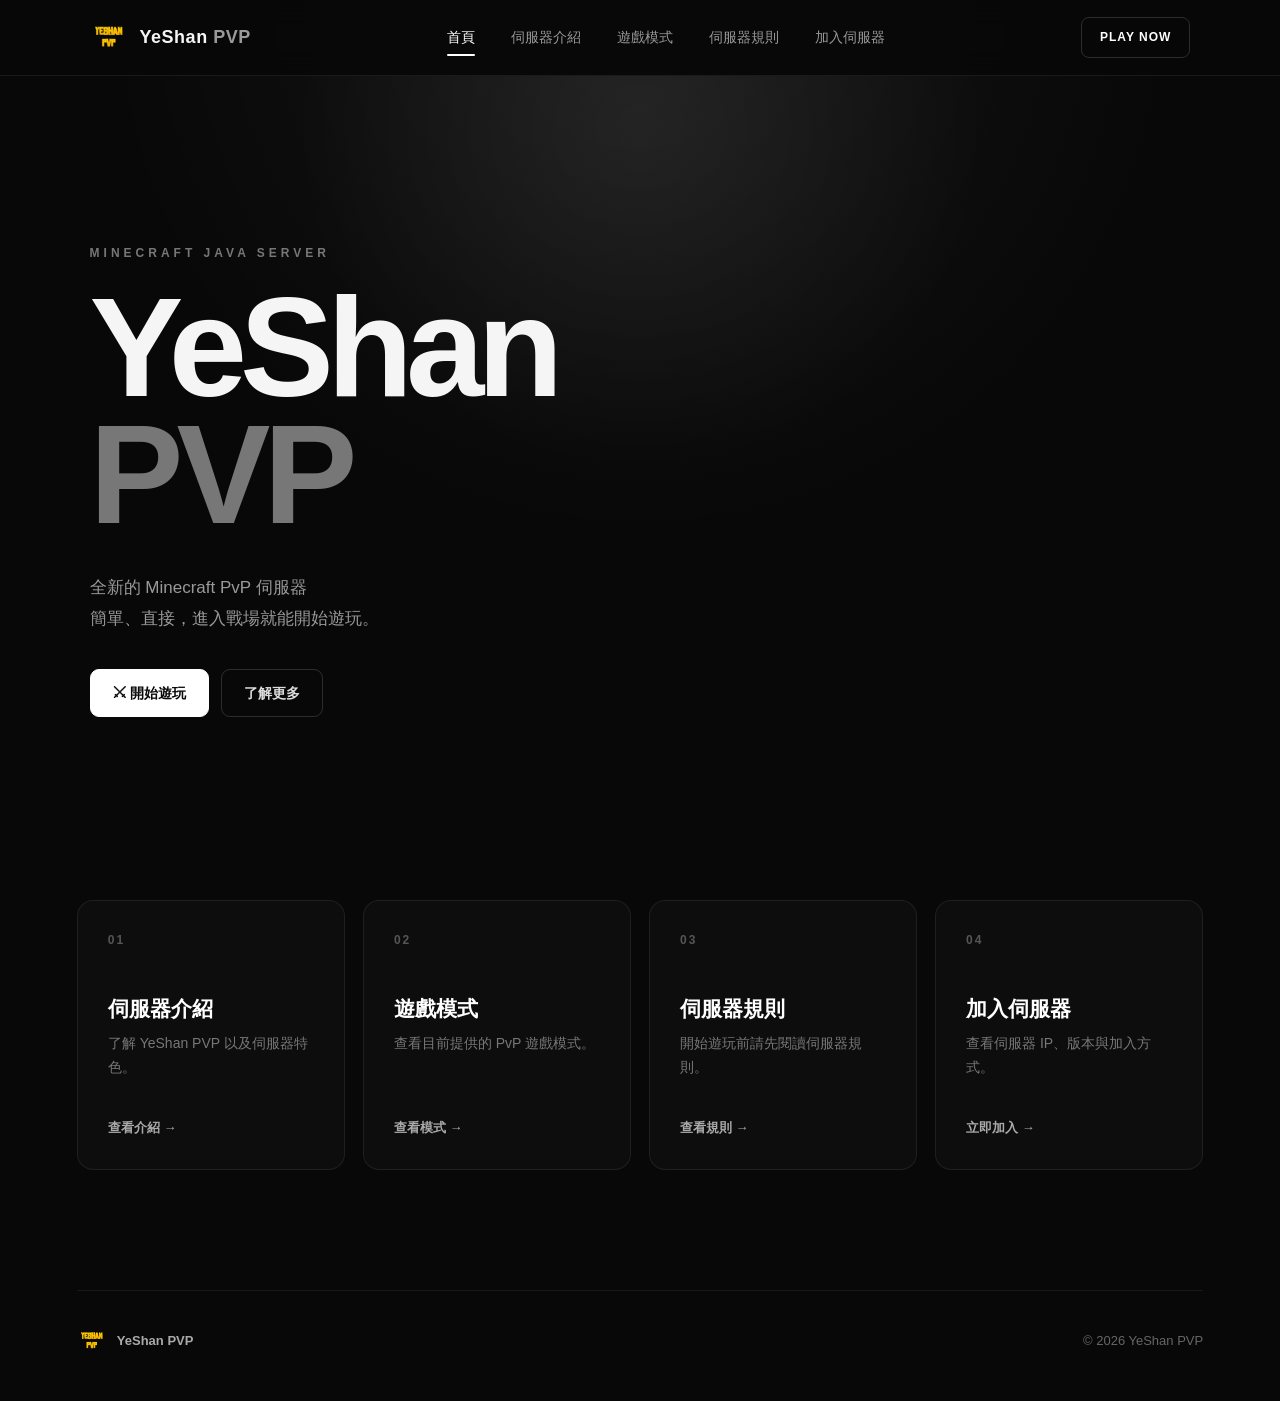
==== commit 2e6766f8: "Add files via upload" ====
--- a/index.html
+++ b/index.html
@@ -4,49 +4,34 @@
 <head>
 
     <meta charset="UTF-8">
-
-    <meta name="viewport"
-          content="width=device-width, initial-scale=1.0">
+    <meta name="viewport" content="width=device-width, initial-scale=1.0">
 
     <title>YeShan PVP</title>
 
     <meta name="description"
           content="YeShan PVP Minecraft PvP Server">
 
-    <!-- Favicon -->
-    <link rel="icon"
-          type="image/png"
-          href="favicon.png">
-
-    <link rel="shortcut icon"
-          type="image/png"
-          href="favicon.png">
-
-    <link rel="apple-touch-icon"
-          href="favicon.png">
-
-    <!-- 首頁樣式 -->
-    <link rel="stylesheet"
-          href="style.css">
+    <!-- 網頁分頁圖示 -->
+    <link rel="icon" type="image/png" href="favicon.png">
+
+    <!-- 網站樣式 -->
+    <link rel="stylesheet" href="style.css">
 
 </head>
 
 
 <body>
 
-
 <header class="navbar">
 
-
     <!-- Logo -->
-
-    <a href="index.html"
-       class="logo">
+    <a href="index.html" class="logo">
 
         <img
             src="logo.png"
+            alt="YeShan PVP Logo"
             class="custom-logo"
-            alt="YeShan PVP Logo">
+        >
 
         <span>
             YeShan <b>PVP</b>
@@ -56,11 +41,9 @@
 
 
     <!-- 導覽列 -->
-
     <nav>
 
-        <a href="index.html"
-           class="active">
+        <a href="index.html" class="active">
             首頁
         </a>
 
@@ -84,37 +67,26 @@
 
 
     <!-- PLAY NOW -->
-
-    <a href="join.html"
-       class="nav-button">
-
+    <a href="join.html" class="nav-button">
         PLAY NOW
-
     </a>
 
-
 </header>
 
 
-
 <main>
 
 
     <!-- ================================
-         HERO
+         Hero
     ================================= -->
 
-
     <section class="home-hero">
 
-
         <div class="hero-content">
 
-
             <div class="hero-tag">
-
                 MINECRAFT JAVA SERVER
-
             </div>
 
 
@@ -142,28 +114,24 @@
 
             <div class="hero-buttons">
 
-
-                <a href="join.html"
-                   class="button primary">
-
+                <a
+                    href="join.html"
+                    class="button primary"
+                >
                     ⚔ 開始遊玩
-
                 </a>
 
 
-                <a href="about.html"
-                   class="button">
-
+                <a
+                    href="about.html"
+                    class="button"
+                >
                     了解更多
-
                 </a>
 
-
             </div>
 
-
         </div>
-
 
     </section>
 
@@ -173,127 +141,109 @@
          首頁功能卡片
     ================================= -->
 
-
     <section class="home-links">
 
 
-        <a href="about.html"
-           class="home-card">
-
+        <a
+            href="about.html"
+            class="home-card"
+        >
 
             <span>
                 01
             </span>
 
-
             <h2>
                 伺服器介紹
             </h2>
 
-
-            <p>
-                了解 YeShan PVP
-                以及伺服器特色。
-            </p>
-
+            <p>
+                了解 YeShan PVP 以及伺服器特色。
+            </p>
 
             <strong>
                 查看介紹 →
             </strong>
 
-
-        </a>
-
-
-
-        <a href="games.html"
-           class="home-card">
-
+        </a>
+
+
+
+        <a
+            href="games.html"
+            class="home-card"
+        >
 
             <span>
                 02
             </span>
 
-
             <h2>
                 遊戲模式
             </h2>
 
-
-            <p>
-                查看目前提供的
-                PvP 遊戲模式。
-            </p>
-
+            <p>
+                查看目前提供的 PvP 遊戲模式。
+            </p>
 
             <strong>
                 查看模式 →
             </strong>
 
-
-        </a>
-
-
-
-        <a href="rules.html"
-           class="home-card">
-
+        </a>
+
+
+
+        <a
+            href="rules.html"
+            class="home-card"
+        >
 
             <span>
                 03
             </span>
 
-
             <h2>
                 伺服器規則
             </h2>
 
-
-            <p>
-                開始遊玩前請先閱讀
-                伺服器規則。
-            </p>
-
+            <p>
+                開始遊玩前請先閱讀伺服器規則。
+            </p>
 
             <strong>
                 查看規則 →
             </strong>
 
-
-        </a>
-
-
-
-        <a href="join.html"
-           class="home-card">
-
+        </a>
+
+
+
+        <a
+            href="join.html"
+            class="home-card"
+        >
 
             <span>
                 04
             </span>
 
-
             <h2>
                 加入伺服器
             </h2>
 
-
-            <p>
-                查看伺服器 IP、
-                版本與加入方式。
-            </p>
-
+            <p>
+                查看伺服器 IP、版本與加入方式。
+            </p>
 
             <strong>
                 立即加入 →
             </strong>
 
-
         </a>
 
 
     </section>
-
 
 </main>
 
@@ -303,24 +253,20 @@
      Footer
 ================================= -->
 
-
 <footer>
 
-
     <div class="footer-logo">
-
 
         <img
             src="logo.png"
+            alt="YeShan PVP Logo"
             class="custom-logo footer-custom-logo"
-            alt="YeShan PVP Logo">
-
+        >
 
         <span>
             YeShan PVP
         </span>
 
-
     </div>
 
 
@@ -328,14 +274,12 @@
         © 2026 YeShan PVP
     </span>
 
-
 </footer>
 
 
 
 <script src="script.js"></script>
 
-
 </body>
 
 </html>
--- a/style.css
+++ b/style.css
@@ -14,7 +14,6 @@
 
 body {
     min-height: 100vh;
-
     background:
         radial-gradient(
             circle at 50% 0%,
@@ -22,25 +21,13 @@
             transparent 35%
         ),
         #080808;
-
     color: #f5f5f5;
-
     font-family:
         Arial,
         "Noto Sans TC",
         "Microsoft JhengHei",
         sans-serif;
-
     line-height: 1.6;
-
-    opacity: 0;
-
-    transition:
-        opacity 0.5s ease;
-}
-
-body.loaded {
-    opacity: 1;
 }
 
 a {
@@ -48,6 +35,10 @@
     text-decoration: none;
 }
 
+img {
+    max-width: 100%;
+}
+
 
 /* ================================
    導覽列
@@ -55,31 +46,23 @@
 
 .navbar {
     position: sticky;
-
     top: 0;
-
     z-index: 1000;
 
     width: 100%;
-
     min-height: 76px;
 
     padding: 0 7%;
 
     display: flex;
-
     align-items: center;
-
     justify-content: space-between;
 
-    background:
-        rgba(8, 8, 8, 0.92);
-
-    border-bottom:
-        1px solid rgba(255, 255, 255, 0.08);
-
-    backdrop-filter:
-        blur(14px);
+    background: rgba(8, 8, 8, 0.92);
+
+    border-bottom: 1px solid rgba(255, 255, 255, 0.08);
+
+    backdrop-filter: blur(14px);
 }
 
 
@@ -89,13 +72,11 @@
 
 .logo {
     display: flex;
-
     align-items: center;
 
     gap: 12px;
 
     font-size: 18px;
-
     font-weight: 700;
 
     letter-spacing: 0.5px;
@@ -108,11 +89,10 @@
 }
 
 
-/* 自訂 Logo */
+/* 自訂 Logo 圖片 */
 
 .custom-logo {
     width: 38px;
-
     height: 38px;
 
     display: block;
@@ -127,9 +107,11 @@
 
 /* Footer Logo */
 
-.footer-custom-logo {
+.footer-logo .custom-logo {
     width: 30px;
     height: 30px;
+
+    border-radius: 6px;
 }
 
 
@@ -139,7 +121,6 @@
 
 .navbar nav {
     display: flex;
-
     align-items: center;
 
     gap: 8px;
@@ -173,9 +154,7 @@
     position: absolute;
 
     left: 14px;
-
     right: 14px;
-
     bottom: 3px;
 
     height: 2px;
@@ -193,15 +172,13 @@
 .nav-button {
     padding: 10px 18px;
 
-    border:
-        1px solid rgba(255, 255, 255, 0.15);
+    border: 1px solid rgba(255, 255, 255, 0.15);
 
     border-radius: 8px;
 
     color: #fff;
 
     font-size: 12px;
-
     font-weight: 800;
 
     letter-spacing: 1px;
@@ -228,20 +205,16 @@
 ================================ */
 
 .home-hero {
-    min-height:
-        calc(100vh - 76px);
+    min-height: calc(100vh - 76px);
 
     width: 100%;
 
     display: flex;
 
     align-items: center;
-
     justify-content: center;
 
-    padding:
-        100px 7%
-        120px;
+    padding: 100px 7% 120px;
 
     position: relative;
 
@@ -249,7 +222,7 @@
 }
 
 
-/* Hero 背景光暈 */
+/* Hero 光暈 */
 
 .home-hero::before {
     content: "";
@@ -257,15 +230,12 @@
     position: absolute;
 
     width: 700px;
-
     height: 700px;
 
     top: -300px;
-
     left: 50%;
 
-    transform:
-        translateX(-50%);
+    transform: translateX(-50%);
 
     background:
         radial-gradient(
@@ -285,14 +255,13 @@
 
     z-index: 1;
 
-    width:
-        min(1180px, 100%);
+    width: min(1180px, 100%);
 
     margin: 0 auto;
 }
 
 
-/* 小標 */
+/* Hero 小標 */
 
 .hero-tag {
     display: inline-block;
@@ -302,22 +271,16 @@
     color: #777;
 
     font-size: 12px;
-
     font-weight: 700;
 
     letter-spacing: 4px;
 }
 
 
-/* 主標題 */
+/* Hero 標題 */
 
 .home-hero h1 {
-    font-size:
-        clamp(
-            72px,
-            11vw,
-            150px
-        );
+    font-size: clamp(72px, 11vw, 150px);
 
     line-height: 0.9;
 
@@ -364,22 +327,19 @@
     display: inline-flex;
 
     align-items: center;
-
     justify-content: center;
 
     min-height: 48px;
 
     padding: 0 22px;
 
-    border:
-        1px solid rgba(255, 255, 255, 0.15);
+    border: 1px solid rgba(255, 255, 255, 0.15);
 
     border-radius: 9px;
 
     color: #ddd;
 
     font-size: 14px;
-
     font-weight: 700;
 
     transition:
@@ -392,11 +352,9 @@
 .button:hover {
     transform: translateY(-2px);
 
-    background:
-        rgba(255, 255, 255, 0.08);
-
-    border-color:
-        rgba(255, 255, 255, 0.25);
+    background: rgba(255, 255, 255, 0.08);
+
+    border-color: rgba(255, 255, 255, 0.25);
 
     color: #fff;
 }
@@ -417,29 +375,22 @@
 
 
 /* ================================
-   首頁連結卡片
+   首頁卡片
 ================================ */
 
 .home-links {
-    width:
-        min(1180px, 88%);
+    width: min(1180px, 88%);
 
     margin: 0 auto;
 
-    padding:
-        0 0
-        120px;
+    padding: 0 0 120px;
 
     display: grid;
 
-    grid-template-columns:
-        repeat(4, 1fr);
+    grid-template-columns: repeat(4, 1fr);
 
     gap: 18px;
 }
-
-
-/* 卡片 */
 
 .home-card {
     position: relative;
@@ -452,11 +403,9 @@
 
     flex-direction: column;
 
-    background:
-        rgba(255, 255, 255, 0.025);
-
-    border:
-        1px solid rgba(255, 255, 255, 0.07);
+    background: rgba(255, 255, 255, 0.025);
+
+    border: 1px solid rgba(255, 255, 255, 0.07);
 
     border-radius: 16px;
 
@@ -469,18 +418,12 @@
 }
 
 .home-card:hover {
-    transform:
-        translateY(-6px);
-
-    background:
-        rgba(255, 255, 255, 0.04);
-
-    border-color:
-        rgba(255, 255, 255, 0.17);
-}
-
-
-/* 卡片編號 */
+    transform: translateY(-6px);
+
+    background: rgba(255, 255, 255, 0.04);
+
+    border-color: rgba(255, 255, 255, 0.17);
+}
 
 .home-card > span {
     display: inline-block;
@@ -490,14 +433,10 @@
     color: #555;
 
     font-size: 12px;
-
     font-weight: 800;
 
     letter-spacing: 2px;
 }
-
-
-/* 卡片標題 */
 
 .home-card h2 {
     margin-bottom: 10px;
@@ -509,9 +448,6 @@
     line-height: 1.3;
 }
 
-
-/* 卡片文字 */
-
 .home-card p {
     color: #777;
 
@@ -520,9 +456,6 @@
     line-height: 1.7;
 }
 
-
-/* 卡片連結 */
-
 .home-card strong {
     display: block;
 
@@ -534,8 +467,7 @@
 
     font-size: 13px;
 
-    transition:
-        color 0.2s ease;
+    transition: color 0.2s ease;
 }
 
 .home-card:hover strong {
@@ -544,19 +476,21 @@
 
 
 /* ================================
-   其他頁面共用
+   一般頁面
 ================================ */
 
 .page {
-    width:
-        min(1180px, 88%);
+    width: min(1180px, 88%);
 
     margin: 0 auto;
 
-    padding:
-        100px 0
-        120px;
-}
+    padding: 100px 0 120px;
+}
+
+
+/* ================================
+   頁面標題
+================================ */
 
 .page-header {
     max-width: 800px;
@@ -572,19 +506,13 @@
     color: #777;
 
     font-size: 12px;
-
     font-weight: 700;
 
     letter-spacing: 3px;
 }
 
 .page-header h1 {
-    font-size:
-        clamp(
-            48px,
-            7vw,
-            88px
-        );
+    font-size: clamp(48px, 7vw, 88px);
 
     line-height: 0.98;
 
@@ -609,25 +537,605 @@
 
 
 /* ================================
-   卡片進場動畫
-================================ */
-
-.reveal {
-    opacity: 0;
-
-    transform:
-        translateY(25px);
+   About Content
+================================ */
+
+.content-box {
+    display: grid;
+
+    grid-template-columns: 100px 1fr;
+
+    gap: 40px;
+
+    padding: 45px;
+
+    background:
+        linear-gradient(
+            135deg,
+            rgba(255, 255, 255, 0.055),
+            rgba(255, 255, 255, 0.015)
+        );
+
+    border: 1px solid rgba(255, 255, 255, 0.09);
+
+    border-radius: 18px;
+}
+
+.content-number {
+    color: #555;
+
+    font-size: 14px;
+
+    font-weight: 800;
+
+    letter-spacing: 2px;
+}
+
+.content-box h2 {
+    margin-bottom: 20px;
+
+    font-size: 32px;
+}
+
+.content-box p {
+    margin-bottom: 16px;
+
+    color: #999;
+
+    font-size: 15px;
+
+    line-height: 1.8;
+}
+
+.content-box p:last-child {
+    margin-bottom: 0;
+}
+
+
+/* ================================
+   About Feature Cards
+================================ */
+
+.content-grid {
+    margin-top: 20px;
+
+    display: grid;
+
+    grid-template-columns: repeat(3, 1fr);
+
+    gap: 18px;
+}
+
+.feature-card {
+    min-height: 220px;
+
+    padding: 30px;
+
+    background: rgba(255, 255, 255, 0.025);
+
+    border: 1px solid rgba(255, 255, 255, 0.07);
+
+    border-radius: 16px;
 
     transition:
-        opacity 0.6s ease,
-        transform 0.6s ease;
-}
-
-.reveal.show {
-    opacity: 1;
-
-    transform:
-        translateY(0);
+        transform 0.25s ease,
+        border-color 0.25s ease;
+}
+
+.feature-card:hover {
+    transform: translateY(-5px);
+
+    border-color: rgba(255, 255, 255, 0.16);
+}
+
+.feature-card > span {
+    display: block;
+
+    margin-bottom: 40px;
+
+    color: #555;
+
+    font-size: 12px;
+
+    font-weight: 800;
+
+    letter-spacing: 2px;
+}
+
+.feature-card h2 {
+    margin-bottom: 10px;
+
+    font-size: 21px;
+}
+
+.feature-card p {
+    color: #777;
+
+    font-size: 14px;
+}
+
+
+/* ================================
+   Games
+================================ */
+
+.game-card {
+    display: grid;
+
+    grid-template-columns: 0.8fr 1.2fr;
+
+    min-height: 350px;
+
+    background:
+        linear-gradient(
+            135deg,
+            rgba(255, 255, 255, 0.055),
+            rgba(255, 255, 255, 0.015)
+        );
+
+    border: 1px solid rgba(255, 255, 255, 0.09);
+
+    border-radius: 18px;
+
+    overflow: hidden;
+}
+
+.game-image {
+    display: flex;
+
+    align-items: center;
+    justify-content: center;
+
+    min-height: 350px;
+
+    background:
+        radial-gradient(
+            circle,
+            rgba(255, 255, 255, 0.09),
+            transparent 65%
+        );
+
+    color: #fff;
+
+    font-size: 90px;
+}
+
+.game-info {
+    padding: 50px;
+
+    display: flex;
+
+    flex-direction: column;
+
+    justify-content: center;
+}
+
+.game-info > span {
+    margin-bottom: 15px;
+
+    color: #777;
+
+    font-size: 12px;
+
+    font-weight: 700;
+
+    letter-spacing: 3px;
+}
+
+.game-info h2 {
+    margin-bottom: 20px;
+
+    font-size: 48px;
+
+    letter-spacing: -2px;
+}
+
+.game-info p {
+    margin-bottom: 12px;
+
+    color: #999;
+
+    font-size: 15px;
+}
+
+.game-status {
+    margin-top: 25px;
+
+    color: #aaa;
+
+    font-size: 12px;
+
+    font-weight: 800;
+
+    letter-spacing: 2px;
+}
+
+
+/* ================================
+   Coming Soon
+================================ */
+
+.coming-soon {
+    margin-top: 80px;
+
+    padding: 60px;
+
+    text-align: center;
+
+    background: rgba(255, 255, 255, 0.025);
+
+    border: 1px solid rgba(255, 255, 255, 0.07);
+
+    border-radius: 16px;
+}
+
+.coming-soon > span {
+    color: #555;
+
+    font-size: 11px;
+
+    font-weight: 800;
+
+    letter-spacing: 3px;
+}
+
+.coming-soon h2 {
+    margin-top: 15px;
+
+    font-size: 32px;
+}
+
+.coming-soon p {
+    margin-top: 10px;
+
+    color: #777;
+}
+
+
+/* ================================
+   Rules
+================================ */
+
+.rules {
+    display: flex;
+
+    flex-direction: column;
+
+    gap: 12px;
+}
+
+.rules article {
+    display: grid;
+
+    grid-template-columns: 80px 1fr;
+
+    gap: 25px;
+
+    padding: 28px 30px;
+
+    background: rgba(255, 255, 255, 0.025);
+
+    border: 1px solid rgba(255, 255, 255, 0.07);
+
+    border-radius: 14px;
+
+    transition:
+        transform 0.2s ease,
+        border-color 0.2s ease;
+}
+
+.rules article:hover {
+    transform: translateX(5px);
+
+    border-color: rgba(255, 255, 255, 0.16);
+}
+
+.rules article > span {
+    color: #555;
+
+    font-size: 12px;
+
+    font-weight: 800;
+
+    letter-spacing: 2px;
+}
+
+.rules article h2 {
+    margin-bottom: 6px;
+
+    font-size: 19px;
+}
+
+.rules article p {
+    color: #777;
+
+    font-size: 14px;
+}
+
+.rule-note {
+    margin-top: 30px;
+
+    padding: 25px 30px;
+
+    background: rgba(255, 255, 255, 0.02);
+
+    border-left: 2px solid #555;
+}
+
+.rule-note > span {
+    display: block;
+
+    margin-bottom: 8px;
+
+    color: #777;
+
+    font-size: 11px;
+
+    font-weight: 800;
+
+    letter-spacing: 3px;
+}
+
+.rule-note p {
+    color: #888;
+
+    font-size: 14px;
+}
+
+
+/* ================================
+   Join Server
+================================ */
+
+.join-server {
+    display: grid;
+
+    grid-template-columns:
+        minmax(0, 1.35fr)
+        minmax(350px, 0.85fr);
+
+    gap: 60px;
+
+    padding: 50px;
+
+    background:
+        linear-gradient(
+            135deg,
+            rgba(255, 255, 255, 0.055),
+            rgba(255, 255, 255, 0.015)
+        );
+
+    border: 1px solid rgba(255, 255, 255, 0.09);
+
+    border-radius: 20px;
+
+    box-shadow:
+        0 30px 80px rgba(0, 0, 0, 0.35);
+}
+
+.server-address > span {
+    display: block;
+
+    margin-bottom: 15px;
+
+    color: #777;
+
+    font-size: 12px;
+
+    font-weight: 700;
+
+    letter-spacing: 3px;
+}
+
+.server-address h2 {
+    max-width: 100%;
+
+    margin-bottom: 28px;
+
+    color: #fff;
+
+    font-size: clamp(24px, 3vw, 40px);
+
+    line-height: 1.2;
+
+    word-break: break-word;
+
+    letter-spacing: -1px;
+}
+
+
+/* ================================
+   複製按鈕
+================================ */
+
+.copy-big {
+    padding: 15px 24px;
+
+    border: 0;
+
+    border-radius: 10px;
+
+    background: #fff;
+
+    color: #080808;
+
+    font-size: 14px;
+
+    font-weight: 800;
+
+    cursor: pointer;
+
+    transition:
+        transform 0.2s ease,
+        background 0.2s ease,
+        box-shadow 0.2s ease;
+}
+
+.copy-big:hover {
+    background: #ddd;
+
+    transform: translateY(-2px);
+
+    box-shadow:
+        0 10px 30px rgba(255, 255, 255, 0.08);
+}
+
+.copy-big:active {
+    transform: translateY(0);
+}
+
+#copyMessage {
+    min-height: 24px;
+
+    margin-top: 14px;
+
+    color: #999;
+
+    font-size: 13px;
+}
+
+
+/* ================================
+   Server Info
+================================ */
+
+.server-info-grid {
+    display: grid;
+
+    grid-template-columns: repeat(2, 1fr);
+
+    gap: 14px;
+
+    align-content: center;
+}
+
+.server-info-grid > div {
+    min-height: 125px;
+
+    padding: 22px;
+
+    display: flex;
+
+    flex-direction: column;
+
+    justify-content: center;
+
+    background: rgba(0, 0, 0, 0.25);
+
+    border: 1px solid rgba(255, 255, 255, 0.07);
+
+    border-radius: 14px;
+
+    transition:
+        transform 0.2s ease,
+        border-color 0.2s ease;
+}
+
+.server-info-grid > div:hover {
+    transform: translateY(-3px);
+
+    border-color: rgba(255, 255, 255, 0.16);
+}
+
+.server-info-grid > div > span {
+    margin-bottom: 7px;
+
+    color: #666;
+
+    font-size: 10px;
+
+    font-weight: 700;
+
+    letter-spacing: 2px;
+}
+
+.server-info-grid strong {
+    color: #fff;
+
+    font-size: 21px;
+
+    line-height: 1.2;
+}
+
+.server-info-grid .online {
+    color: #ddd;
+}
+
+
+/* ================================
+   Join Steps
+================================ */
+
+.join-steps {
+    margin-top: 120px;
+}
+
+.join-steps > h2 {
+    margin-bottom: 40px;
+
+    font-size: 34px;
+
+    letter-spacing: -1px;
+}
+
+.join-steps > div {
+    display: grid;
+
+    grid-template-columns: repeat(4, 1fr);
+
+    gap: 18px;
+}
+
+.join-steps article {
+    position: relative;
+
+    min-height: 210px;
+
+    padding: 28px;
+
+    background: rgba(255, 255, 255, 0.025);
+
+    border: 1px solid rgba(255, 255, 255, 0.07);
+
+    border-radius: 15px;
+
+    overflow: hidden;
+
+    transition:
+        transform 0.25s ease,
+        border-color 0.25s ease;
+}
+
+.join-steps article:hover {
+    transform: translateY(-5px);
+
+    border-color: rgba(255, 255, 255, 0.16);
+}
+
+.join-steps article > span {
+    display: inline-block;
+
+    margin-bottom: 35px;
+
+    color: #555;
+
+    font-size: 12px;
+
+    font-weight: 800;
+
+    letter-spacing: 2px;
+}
+
+.join-steps article h3 {
+    margin-bottom: 10px;
+
+    font-size: 19px;
+}
+
+.join-steps article p {
+    color: #777;
+
+    font-size: 14px;
 }
 
 
@@ -636,19 +1144,15 @@
 ================================ */
 
 footer {
-    width:
-        min(1180px, 88%);
+    width: min(1180px, 88%);
 
     margin: 0 auto;
 
-    padding:
-        35px 0
-        45px;
+    padding: 35px 0 45px;
 
     display: flex;
 
     align-items: center;
-
     justify-content: space-between;
 
     color: #666;
@@ -679,10 +1183,16 @@
 @media (max-width: 1100px) {
 
     .home-links {
-        grid-template-columns:
-            repeat(2, 1fr);
-    }
-
+        grid-template-columns: repeat(2, 1fr);
+    }
+
+    .content-grid {
+        grid-template-columns: repeat(2, 1fr);
+    }
+
+    .join-steps > div {
+        grid-template-columns: repeat(2, 1fr);
+    }
 }
 
 
@@ -693,18 +1203,14 @@
 @media (max-width: 900px) {
 
     .navbar {
-        padding:
-            18px 6%;
-
-        align-items:
-            flex-start;
-
-        flex-direction:
-            column;
+        padding: 18px 6%;
+
+        align-items: flex-start;
+
+        flex-direction: column;
 
         gap: 15px;
     }
-
 
     .navbar nav {
         width: 100%;
@@ -714,23 +1220,18 @@
         padding-bottom: 4px;
     }
 
-
     .navbar nav a {
         flex-shrink: 0;
 
-        padding:
-            8px 10px;
+        padding: 8px 10px;
 
         font-size: 13px;
     }
-
 
     .navbar nav a.active::after {
         left: 10px;
-
         right: 10px;
     }
-
 
     .nav-button {
         display: none;
@@ -740,55 +1241,80 @@
     /* 首頁 */
 
     .home-hero {
-        min-height:
-            calc(100vh - 130px);
-
-        padding:
-            80px 6%
-            90px;
-    }
-
+        min-height: calc(100vh - 130px);
+
+        padding: 80px 6% 90px;
+    }
 
     .home-hero h1 {
-        font-size:
-            clamp(
-                64px,
-                17vw,
-                110px
-            );
+        font-size: clamp(64px, 17vw, 110px);
 
         letter-spacing: -5px;
     }
-
 
     .home-hero p {
         font-size: 15px;
     }
 
-
     .home-links {
         width: 88%;
 
         padding-bottom: 90px;
 
-        grid-template-columns:
-            repeat(2, 1fr);
+        grid-template-columns: repeat(2, 1fr);
     }
 
 
     /* 一般頁面 */
 
     .page {
-        padding:
-            70px 0
-            80px;
-    }
-
+        padding: 70px 0 80px;
+    }
 
     .page-header {
         margin-bottom: 50px;
     }
 
+
+    /* About */
+
+    .content-box {
+        grid-template-columns: 1fr;
+
+        gap: 15px;
+
+        padding: 30px;
+    }
+
+
+    /* Games */
+
+    .game-card {
+        grid-template-columns: 1fr;
+    }
+
+    .game-image {
+        min-height: 220px;
+    }
+
+    .game-info {
+        padding: 35px;
+    }
+
+
+    /* Join */
+
+    .join-server {
+        grid-template-columns: 1fr;
+
+        gap: 40px;
+
+        padding: 30px;
+    }
+
+    .join-steps {
+        margin-top: 80px;
+    }
 }
 
 
@@ -802,23 +1328,16 @@
         font-size: 16px;
     }
 
-
     .custom-logo {
         width: 36px;
-
         height: 36px;
     }
 
-
     .home-hero {
-        padding:
-            70px 5%
-            80px;
-
-        align-items:
-            flex-start;
-    }
-
+        padding: 70px 5% 80px;
+
+        align-items: flex-start;
+    }
 
     .home-hero h1 {
         font-size: 60px;
@@ -826,67 +1345,85 @@
         letter-spacing: -4px;
     }
 
-
     .home-hero p {
         margin-top: 28px;
 
         font-size: 14px;
     }
 
-
     .hero-buttons {
-        flex-direction:
-            column;
-
-        align-items:
-            stretch;
+        flex-direction: column;
+
+        align-items: stretch;
 
         width: 100%;
     }
-
 
     .button {
         width: 100%;
     }
 
-
     .home-links {
         width: 90%;
 
-        grid-template-columns:
-            1fr;
+        grid-template-columns: 1fr;
 
         gap: 14px;
     }
-
 
     .home-card {
         min-height: 230px;
     }
 
-
     .page {
         width: 90%;
     }
 
-
     .page-header h1 {
         font-size: 48px;
 
         letter-spacing: -2px;
     }
 
+    .content-grid {
+        grid-template-columns: 1fr;
+    }
+
+    .game-info h2 {
+        font-size: 40px;
+    }
+
+    .server-info-grid {
+        grid-template-columns: 1fr;
+    }
+
+    .server-address h2 {
+        font-size: 24px;
+    }
+
+    .join-steps > div {
+        grid-template-columns: 1fr;
+    }
+
+    .join-steps article {
+        min-height: auto;
+    }
+
+    .rules article {
+        grid-template-columns: 45px 1fr;
+
+        gap: 15px;
+
+        padding: 22px;
+    }
 
     footer {
         width: 90%;
 
-        flex-direction:
-            column;
-
-        align-items:
-            flex-start;
+        flex-direction: column;
+
+        align-items: flex-start;
 
         gap: 15px;
     }
-
-}+}
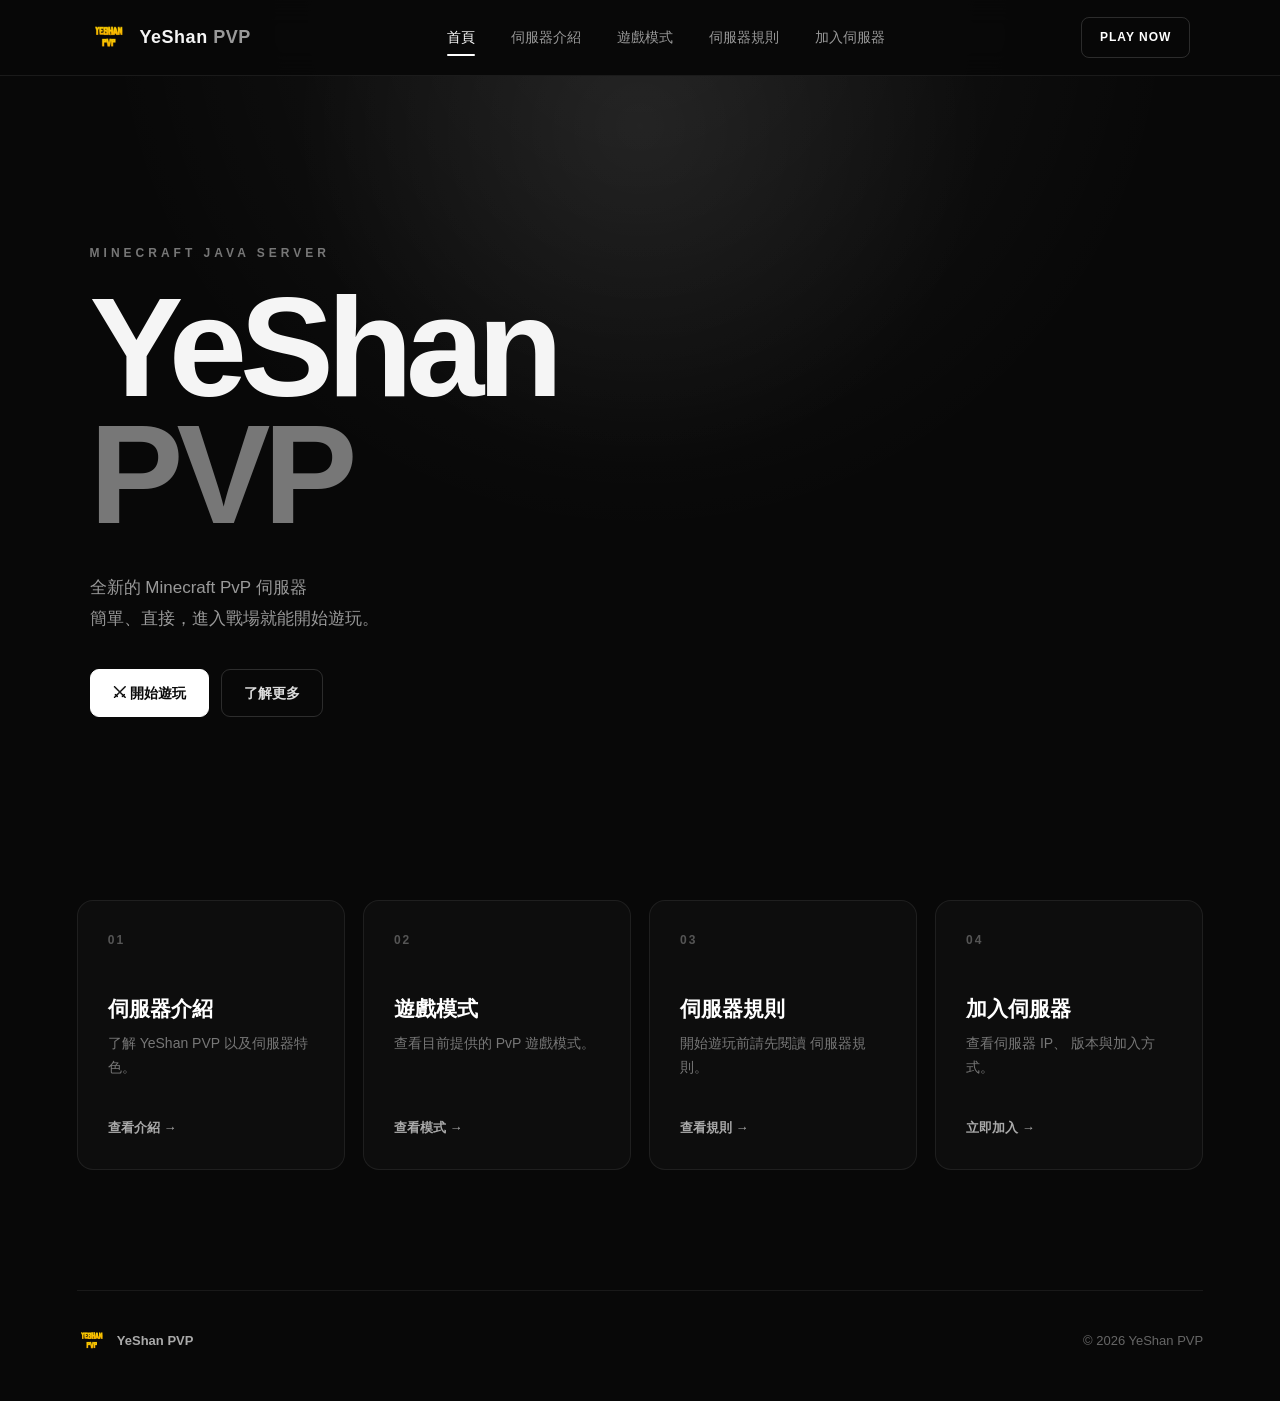
==== commit 361d2aad: "Update index.html" ====
--- a/index.html
+++ b/index.html
@@ -4,27 +4,28 @@
 <head>
 
     <meta charset="UTF-8">
-    <meta name="viewport" content="width=device-width, initial-scale=1.0">
+
+    <meta name="viewport"
+          content="width=device-width, initial-scale=1.0">
 
     <title>YeShan PVP</title>
 
     <meta name="description"
           content="YeShan PVP Minecraft PvP Server">
 
-    <!-- 網頁分頁圖示 -->
-    <link rel="icon" type="image/png" href="favicon.png">
-
-    <!-- 網站樣式 -->
-    <link rel="stylesheet" href="style.css">
+    <link rel="icon"
+          type="image/png"
+          href="favicon.png">
+
+    <link rel="stylesheet"
+          href="style.css">
 
 </head>
 
-
 <body>
 
 <header class="navbar">
 
-    <!-- Logo -->
     <a href="index.html" class="logo">
 
         <img
@@ -40,7 +41,6 @@
     </a>
 
 
-    <!-- 導覽列 -->
     <nav>
 
         <a href="index.html" class="active">
@@ -66,7 +66,6 @@
     </nav>
 
 
-    <!-- PLAY NOW -->
     <a href="join.html" class="nav-button">
         PLAY NOW
     </a>
@@ -76,11 +75,6 @@
 
 <main>
 
-
-    <!-- ================================
-         Hero
-    ================================= -->
-
     <section class="home-hero">
 
         <div class="hero-content">
@@ -91,42 +85,33 @@
 
 
             <h1>
-
                 YeShan
-
-                <span>
-                    PVP
-                </span>
-
+                <span>PVP</span>
             </h1>
 
 
             <p>
-
                 全新的 Minecraft PvP 伺服器
-
                 <br>
-
                 簡單、直接，進入戰場就能開始遊玩。
-
             </p>
 
 
             <div class="hero-buttons">
 
-                <a
-                    href="join.html"
-                    class="button primary"
-                >
+                <a href="join.html"
+                   class="button primary">
+
                     ⚔ 開始遊玩
+
                 </a>
 
 
-                <a
-                    href="about.html"
-                    class="button"
-                >
+                <a href="about.html"
+                   class="button">
+
                     了解更多
+
                 </a>
 
             </div>
@@ -136,29 +121,21 @@
     </section>
 
 
-
-    <!-- ================================
-         首頁功能卡片
-    ================================= -->
-
     <section class="home-links">
 
 
-        <a
-            href="about.html"
-            class="home-card"
-        >
-
-            <span>
-                01
-            </span>
+        <a href="about.html"
+           class="home-card">
+
+            <span>01</span>
 
             <h2>
                 伺服器介紹
             </h2>
 
             <p>
-                了解 YeShan PVP 以及伺服器特色。
+                了解 YeShan PVP
+                以及伺服器特色。
             </p>
 
             <strong>
@@ -168,22 +145,18 @@
         </a>
 
 
-
-        <a
-            href="games.html"
-            class="home-card"
-        >
-
-            <span>
-                02
-            </span>
+        <a href="games.html"
+           class="home-card">
+
+            <span>02</span>
 
             <h2>
                 遊戲模式
             </h2>
 
             <p>
-                查看目前提供的 PvP 遊戲模式。
+                查看目前提供的
+                PvP 遊戲模式。
             </p>
 
             <strong>
@@ -193,22 +166,18 @@
         </a>
 
 
-
-        <a
-            href="rules.html"
-            class="home-card"
-        >
-
-            <span>
-                03
-            </span>
+        <a href="rules.html"
+           class="home-card">
+
+            <span>03</span>
 
             <h2>
                 伺服器規則
             </h2>
 
             <p>
-                開始遊玩前請先閱讀伺服器規則。
+                開始遊玩前請先閱讀
+                伺服器規則。
             </p>
 
             <strong>
@@ -218,22 +187,18 @@
         </a>
 
 
-
-        <a
-            href="join.html"
-            class="home-card"
-        >
-
-            <span>
-                04
-            </span>
+        <a href="join.html"
+           class="home-card">
+
+            <span>04</span>
 
             <h2>
                 加入伺服器
             </h2>
 
             <p>
-                查看伺服器 IP、版本與加入方式。
+                查看伺服器 IP、
+                版本與加入方式。
             </p>
 
             <strong>
@@ -242,16 +207,10 @@
 
         </a>
 
-
     </section>
 
 </main>
 
-
-
-<!-- ================================
-     Footer
-================================= -->
 
 <footer>
 
@@ -260,7 +219,7 @@
         <img
             src="logo.png"
             alt="YeShan PVP Logo"
-            class="custom-logo footer-custom-logo"
+            class="custom-logo"
         >
 
         <span>
@@ -269,7 +228,6 @@
 
     </div>
 
-
     <span>
         © 2026 YeShan PVP
     </span>
@@ -277,9 +235,8 @@
 </footer>
 
 
-
 <script src="script.js"></script>
 
 </body>
 
-</html>+</html>
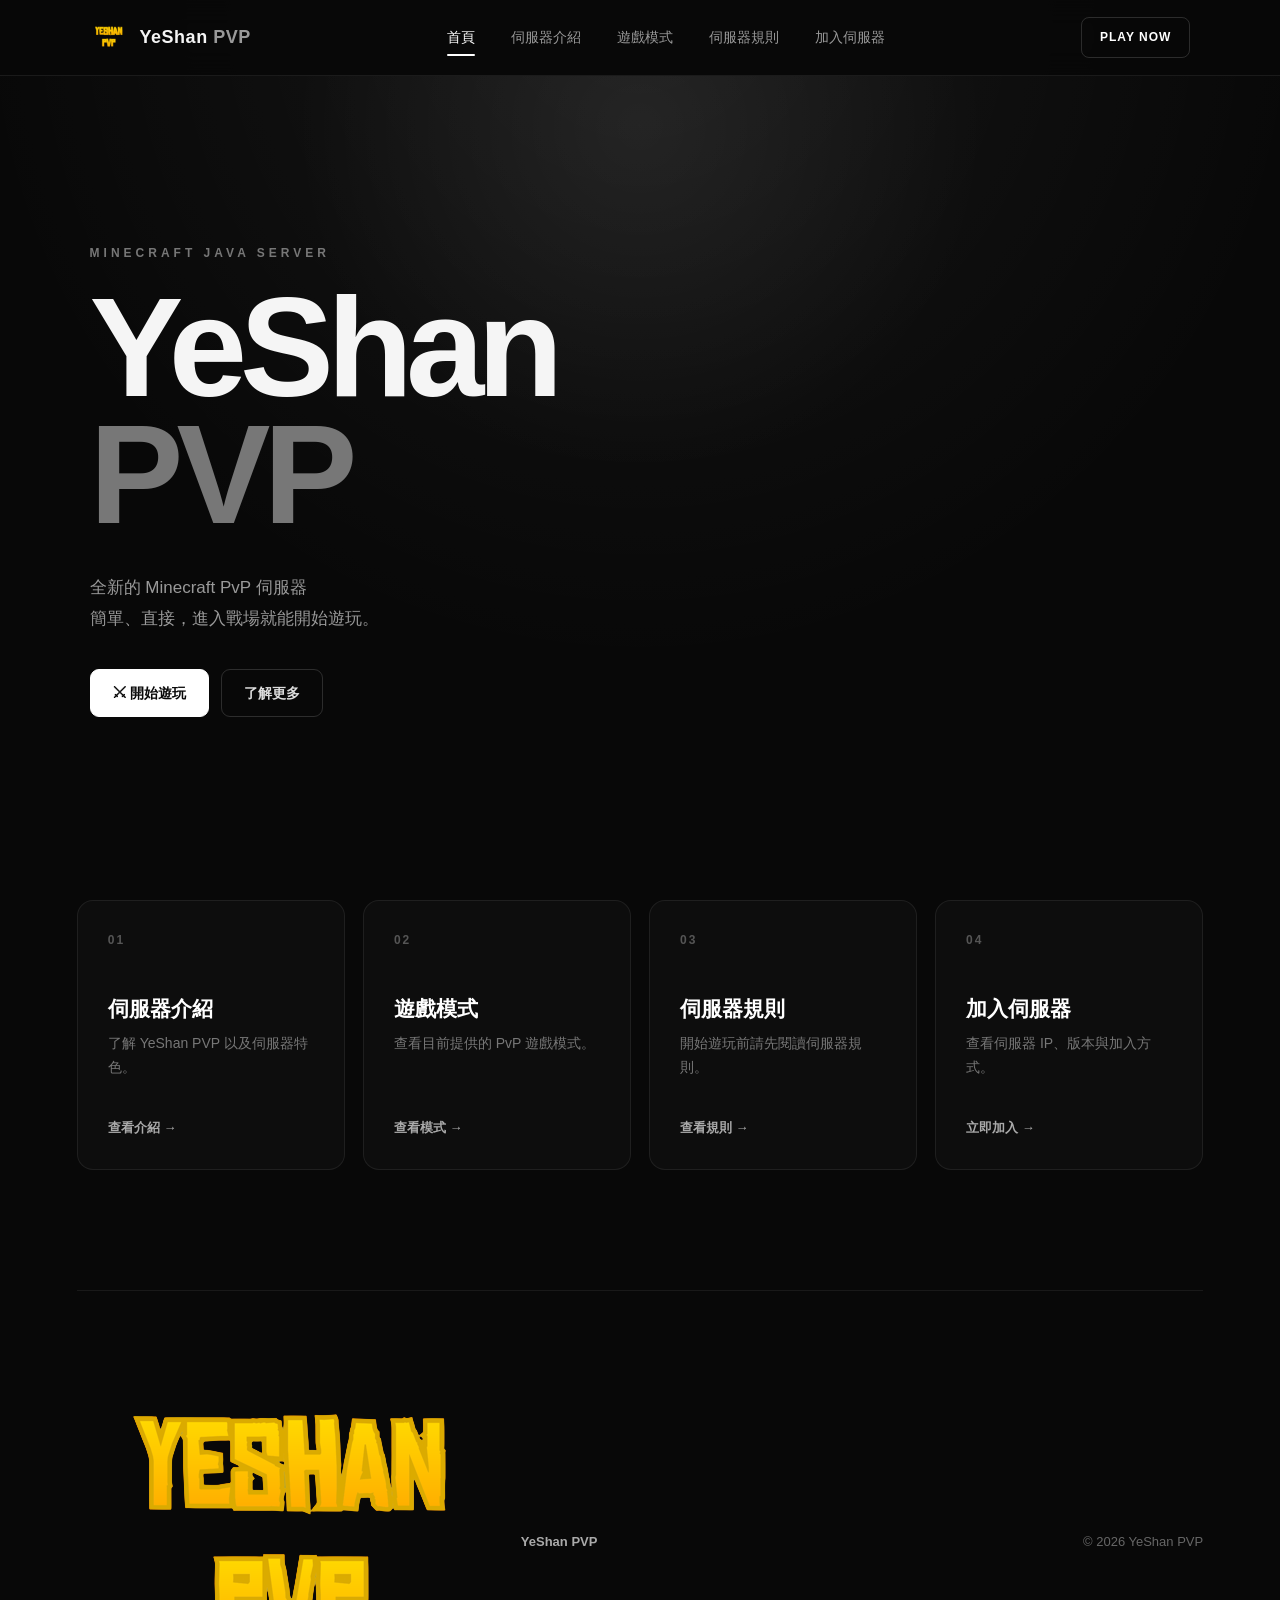
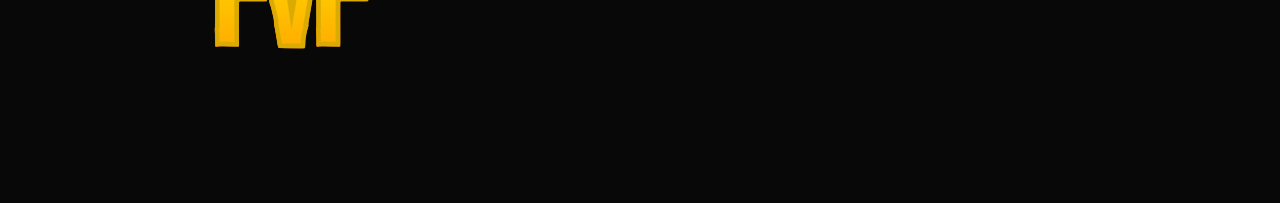
==== commit c1d84d31: "Update index.html" ====
--- a/index.html
+++ b/index.html
@@ -4,21 +4,21 @@
 <head>
 
     <meta charset="UTF-8">
-
-    <meta name="viewport"
-          content="width=device-width, initial-scale=1.0">
+    <meta name="viewport" content="width=device-width, initial-scale=1.0">
 
     <title>YeShan PVP</title>
 
-    <meta name="description"
-          content="YeShan PVP Minecraft PvP Server">
-
-    <link rel="icon"
-          type="image/png"
-          href="favicon.png">
-
-    <link rel="stylesheet"
-          href="style.css">
+    <meta
+        name="description"
+        content="YeShan PVP Minecraft PvP Server"
+    >
+
+    <!-- 網站圖示 -->
+    <link rel="icon" type="image/png" href="favicon.png">
+    <link rel="shortcut icon" type="image/png" href="favicon.png">
+
+    <!-- CSS -->
+    <link rel="stylesheet" href="style.css">
 
 </head>
 
@@ -29,8 +29,8 @@
     <a href="index.html" class="logo">
 
         <img
-            src="logo.png"
-            alt="YeShan PVP Logo"
+            src="favicon.png"
+            alt="YeShan PVP"
             class="custom-logo"
         >
 
@@ -99,19 +99,19 @@
 
             <div class="hero-buttons">
 
-                <a href="join.html"
-                   class="button primary">
-
+                <a
+                    href="join.html"
+                    class="button primary"
+                >
                     ⚔ 開始遊玩
-
                 </a>
 
 
-                <a href="about.html"
-                   class="button">
-
+                <a
+                    href="about.html"
+                    class="button"
+                >
                     了解更多
-
                 </a>
 
             </div>
@@ -124,8 +124,10 @@
     <section class="home-links">
 
 
-        <a href="about.html"
-           class="home-card">
+        <a
+            href="about.html"
+            class="home-card"
+        >
 
             <span>01</span>
 
@@ -134,8 +136,7 @@
             </h2>
 
             <p>
-                了解 YeShan PVP
-                以及伺服器特色。
+                了解 YeShan PVP 以及伺服器特色。
             </p>
 
             <strong>
@@ -145,8 +146,10 @@
         </a>
 
 
-        <a href="games.html"
-           class="home-card">
+        <a
+            href="games.html"
+            class="home-card"
+        >
 
             <span>02</span>
 
@@ -155,8 +158,7 @@
             </h2>
 
             <p>
-                查看目前提供的
-                PvP 遊戲模式。
+                查看目前提供的 PvP 遊戲模式。
             </p>
 
             <strong>
@@ -166,8 +168,10 @@
         </a>
 
 
-        <a href="rules.html"
-           class="home-card">
+        <a
+            href="rules.html"
+            class="home-card"
+        >
 
             <span>03</span>
 
@@ -176,8 +180,7 @@
             </h2>
 
             <p>
-                開始遊玩前請先閱讀
-                伺服器規則。
+                開始遊玩前請先閱讀伺服器規則。
             </p>
 
             <strong>
@@ -187,8 +190,10 @@
         </a>
 
 
-        <a href="join.html"
-           class="home-card">
+        <a
+            href="join.html"
+            class="home-card"
+        >
 
             <span>04</span>
 
@@ -197,8 +202,7 @@
             </h2>
 
             <p>
-                查看伺服器 IP、
-                版本與加入方式。
+                查看伺服器 IP、版本與加入方式。
             </p>
 
             <strong>
@@ -207,6 +211,7 @@
 
         </a>
 
+
     </section>
 
 </main>
@@ -217,9 +222,9 @@
     <div class="footer-logo">
 
         <img
-            src="logo.png"
-            alt="YeShan PVP Logo"
-            class="custom-logo"
+            src="favicon.png"
+            alt="YeShan PVP"
+            class="footer-custom-logo"
         >
 
         <span>
@@ -228,6 +233,7 @@
 
     </div>
 
+
     <span>
         © 2026 YeShan PVP
     </span>
@@ -238,5 +244,4 @@
 <script src="script.js"></script>
 
 </body>
-
 </html>
